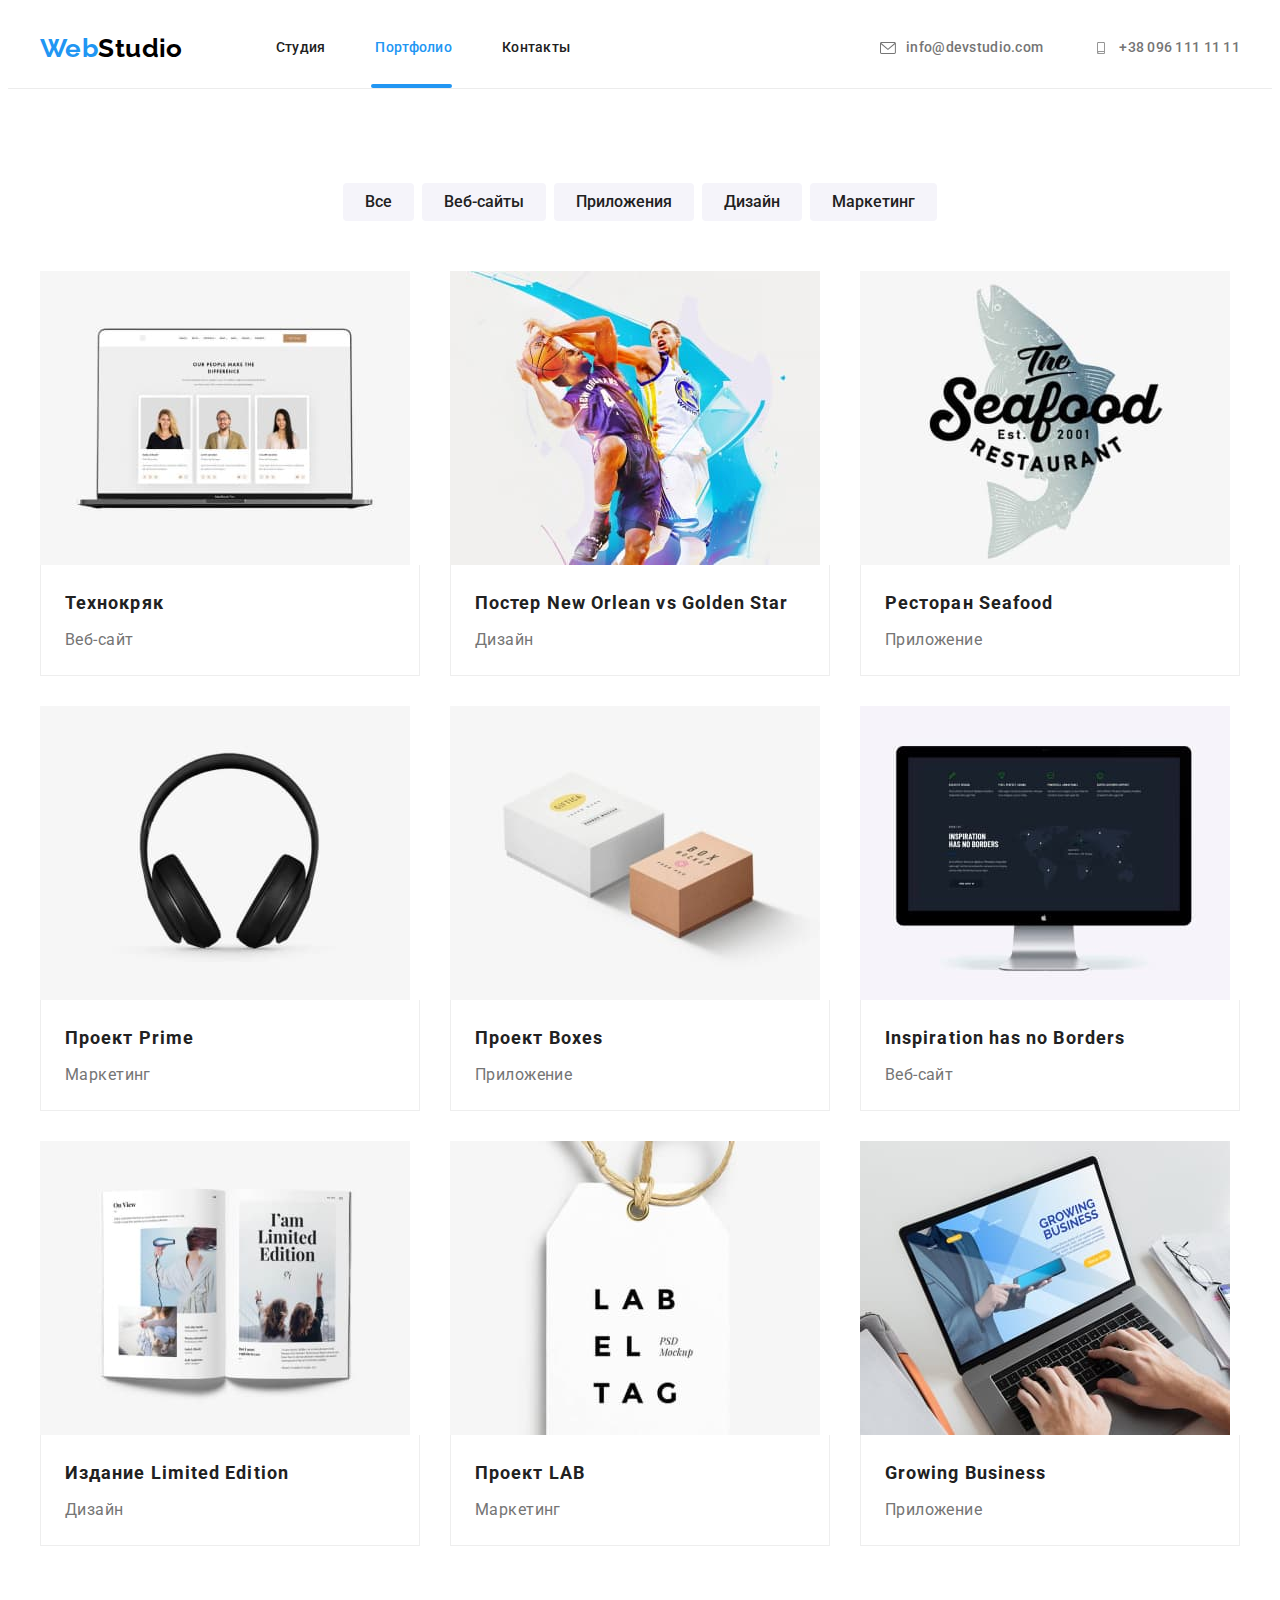
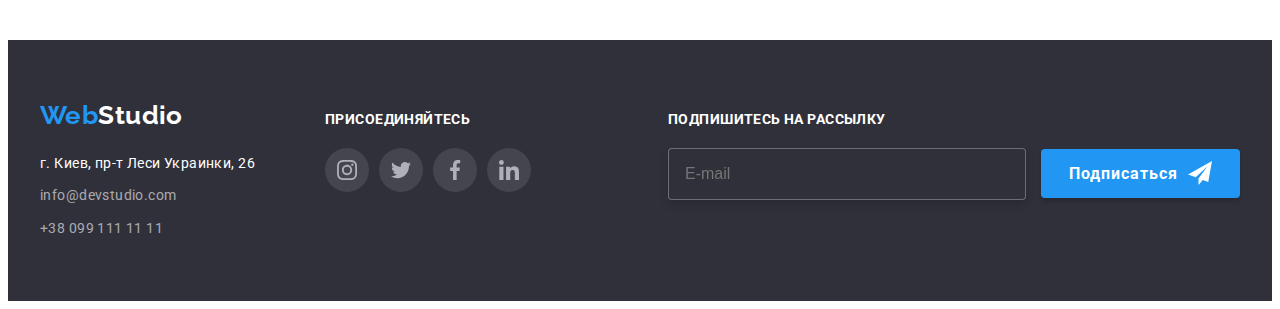
==== portfolio.html @ 49893182 "Добавляет файлы предыдущего репозитория" ====
<!DOCTYPE html>
<html lang="ru">
  <head>
    <meta charset="UTF-8" />
    <meta http-equiv="X-UA-Compatible" content="IE=edge" />
    <meta name="viewport" content="width=device-width, initial-scale=1.0" />
    <link rel="preconnect" href="https://fonts.gstatic.com" />
    <link
      href="https://fonts.googleapis.com/css2?family=Raleway:wght@700&family=Roboto:wght@400;500;700;900&display=swap"
      rel="stylesheet"
    />
    <link
      rel="stylesheet"
      href="https://cdnjs.cloudflare.com/ajax/libs/modern-normalize/0.2.0/modern-normalize.min.css"
      integrity="sha512-sqIVMkf5f8XGYI/UZYGs7wODxlUeoj9JknataPfUwtvrSKWMHrMXGZ7Evb6nabFYJQG15vFFyALe6r0nWCD1Ug=="
      crossorigin="anonymous"
    />
    <link rel="stylesheet" href="./css/main.min.css" />
    <title>Портфолио</title>
  </head>
  <body class="body">
    <!--Header-->
    <header class="header">
      <div class="body__container header__container">
        <nav class="navigation">
          <a href="./index.html" class="logo logo--color-black header__logo"
            ><span class="logo__web">Web</span>Studio</a
          >
          <ul class="list navigation__list">
            <li class="navigation__item">
              <a href="./index.html" class="navigation__link">Студия</a>
            </li>
            <li class="navigation__item">
              <a
                href="./portfolio.html"
                class="navigation__link navigation__current-page"
                >Портфолио</a
              >
            </li>
            <li class="navigation__item">
              <a href="#" class="navigation__link">Контакты</a>
            </li>
          </ul>
        </nav>
        <ul class="list header-contact-list">
          <li class="header-contact-list__item">
            <a
              href="mailto:info@devstudio.com"
              class="header-contact-list__link"
            >
              <svg
                class="header-contact-list__icon"
                aria-label="Электронный адрес"
                width="16px"
                height="12px"
              >
                <use href="./images/icons.svg#envelope"></use>
              </svg>
              info@devstudio.com</a
            >
          </li>
          <li class="header-contact-list__item">
            <a href="tel:+380961111111" class="header-contact-list__link">
              <svg
                class="header-contact-list__icon"
                aria-label="Номер телефона"
                width="16px"
                height="12px"
              >
                <use href="./images/icons.svg#smartphone"></use>
              </svg>
              +38 096 111 11 11</a
            >
          </li>
        </ul>
      </div>
    </header>
    <main>
      <!-- Our portfolio -->
      <section class="section">
        <div class="body__container">
          <h1 class="visually-hidden">Наше портфолио</h1>
          <h2 class="visually-hidden">Work filter</h2>
          <ul class="work-filter list">
            <li class="work-filter__item">
              <button type="button" class="work-filter__button">Все</button>
            </li>
            <li class="work-filter__item">
              <button type="button" class="work-filter__button">
                Веб-сайты
              </button>
            </li>
            <li class="work-filter__item">
              <button type="button" class="work-filter__button">
                Приложения
              </button>
            </li>
            <li class="work-filter__item">
              <button type="button" class="work-filter__button">Дизайн</button>
            </li>
            <li class="work-filter__item">
              <button type="button" class="work-filter__button">
                Маркетинг
              </button>
            </li>
          </ul>
          <h2 class="visually-hidden">Work list</h2>
          <ul class="work-list list">
            <li class="work-list__item">
              <div class="work-list__photo">
                <img
                  src="./images/portfolio/work1.jpg"
                  alt="Ноутбук с
                изображением лендинга"
                  width="370"
                />
                <div class="work-list__overlay">
                  <p class="work-list__text">
                    Технокряк это современная площадка распространения
                    коронавируса. Компании используют эту платформу для
                    цифрового шпионажа и атак на защищённые сервера конкурентов.
                  </p>
                </div>
              </div>
              <div class="work-list__content">
                <h3 class="work-list__name">Технокряк</h3>
                <p class="work-list__type">Веб-сайт</p>
              </div>
            </li>
            <li class="work-list__item">
              <div class="work-list__photo">
                <img
                  src="./images/portfolio/work2.jpg"
                  alt="Два баскетболиста"
                  width="370"
                />
                <div class="work-list__overlay">
                  <p class="work-list__text">
                    Технокряк это современная площадка распространения
                    коронавируса. Компании используют эту платформу для
                    цифрового шпионажа и атак на защищённые сервера конкурентов.
                  </p>
                </div>
              </div>
              <div class="work-list__content">
                <h3 class="work-list__name">
                  Постер New Orlean vs Golden Star
                </h3>
                <p class="work-list__type">Дизайн</p>
              </div>
            </li>
            <li class="work-list__item">
              <div class="work-list__photo">
                <img
                  src="./images/portfolio/work3.jpg"
                  alt="Логотип Seafood"
                  width="370"
                />
                <div class="work-list__overlay">
                  <p class="work-list__text">
                    Технокряк это современная площадка распространения
                    коронавируса. Компании используют эту платформу для
                    цифрового шпионажа и атак на защищённые сервера конкурентов.
                  </p>
                </div>
              </div>
              <div class="work-list__content">
                <h3 class="work-list__name">Ресторан Seafood</h3>
                <p class="work-list__type">Приложение</p>
              </div>
            </li>
            <li class="work-list__item">
              <div class="work-list__photo">
                <img
                  src="./images/portfolio/work4.jpg"
                  alt="Наушники"
                  width="370"
                />
                <div class="work-list__overlay">
                  <p class="work-list__text">
                    Технокряк это современная площадка распространения
                    коронавируса. Компании используют эту платформу для
                    цифрового шпионажа и атак на защищённые сервера конкурентов.
                  </p>
                </div>
              </div>
              <div class="work-list__content">
                <h3 class="work-list__name">Проект Prime</h3>
                <p class="work-list__type">Маркетинг</p>
              </div>
            </li>
            <li class="work-list__item">
              <div class="work-list__photo">
                <img
                  src="./images/portfolio/work5.jpg"
                  alt="Коробки"
                  width="370"
                />
                <div class="work-list__overlay">
                  <p class="work-list__text">
                    Технокряк это современная площадка распространения
                    коронавируса. Компании используют эту платформу для
                    цифрового шпионажа и атак на защищённые сервера конкурентов.
                  </p>
                </div>
              </div>
              <div class="work-list__content">
                <h3 class="work-list__name">Проект Boxes</h3>
                <p class="work-list__type">Приложение</p>
              </div>
            </li>
            <li class="work-list__item">
              <div class="work-list__photo">
                <img
                  src="./images/portfolio/work6.jpg"
                  alt="Монитор"
                  width="370"
                />
                <div class="work-list__overlay">
                  <p class="work-list__text">
                    Технокряк это современная площадка распространения
                    коронавируса. Компании используют эту платформу для
                    цифрового шпионажа и атак на защищённые сервера конкурентов.
                  </p>
                </div>
              </div>
              <div class="work-list__content">
                <h3 class="work-list__name">Inspiration has no Borders</h3>
                <p class="work-list__type">Веб-сайт</p>
              </div>
            </li>
            <li class="work-list__item">
              <div class="work-list__photo">
                <img src="./images/portfolio/work7.jpg" alt="Книга" />
                <div class="work-list__overlay">
                  <p class="work-list__text">
                    Технокряк это современная площадка распространения
                    коронавируса. Компании используют эту платформу для
                    цифрового шпионажа и атак на защищённые сервера конкурентов.
                  </p>
                </div>
              </div>
              <div class="work-list__content">
                <h3 class="work-list__name">Издание Limited Edition</h3>
                <p class="work-list__type">Дизайн</p>
              </div>
            </li>
            <li class="work-list__item">
              <div class="work-list__photo">
                <img
                  src="./images/portfolio/work8.jpg"
                  alt="Бирка LAB"
                  width="370"
                />
                <div class="work-list__overlay">
                  <p class="work-list__text">
                    Технокряк это современная площадка распространения
                    коронавируса. Компании используют эту платформу для
                    цифрового шпионажа и атак на защищённые сервера конкурентов.
                  </p>
                </div>
              </div>
              <div class="work-list__content">
                <h3 class="work-list__name">Проект LAB</h3>
                <p class="work-list__type">Маркетинг</p>
              </div>
            </li>
            <li class="work-list__item">
              <div class="work-list__photo">
                <img
                  src="./images/portfolio/work9.jpg"
                  alt="Работа за
                ноутбуком"
                  width="370"
                />
                <div class="work-list__overlay">
                  <p class="work-list__text">
                    Технокряк это современная площадка распространения
                    коронавируса. Компании используют эту платформу для
                    цифрового шпионажа и атак на защищённые сервера конкурентов.
                  </p>
                </div>
              </div>
              <div class="work-list__content">
                <h3 class="work-list__name">Growing Business</h3>
                <p class="work-list__type">Приложение</p>
              </div>
            </li>
          </ul>
        </div>
      </section>
    </main>
    <!--Footer-->
    <footer class="footer">
      <div class="body__container footer__container">
        <div class="address-thumb">
          <a href="./index.html" class="logo logo--color-white">
            <span class="logo__web">Web</span>Studio</a
          >
          <address class="address">
            г. Киев, пр-т Леси Украинки, 26
            <a href="mailto:info@devstudio.com" class="address__contacts"
              >info@devstudio.com</a
            >
            <a href="tel:+380991111111" class="address__contacts"
              >+38 099 111 11 11</a
            >
          </address>
        </div>
        <div class="footer-social-link__thumb">
          <p class="footer__title">присоединяйтесь</p>
          <ul class="footer-social-link__list">
            <li class="footer-social-link__item">
              <a
                href="#"
                class="social-link footer-social-link"
                aria-label="иконка instagram"
              >
                <svg class="social-link__icon" width="20px" height="20px">
                  <use href="./images/icons.svg#instagram"></use>
                </svg>
              </a>
            </li>
            <li class="footer-social-link__item">
              <a
                href="#"
                class="social-link footer-social-link"
                aria-label="иконка twitter"
              >
                <svg class="social-link__icon" width="20px" height="20px">
                  <use href="./images/icons.svg#twitter"></use>
                </svg>
              </a>
            </li>
            <li class="footer-social-link__item">
              <a
                href="#"
                class="social-link footer-social-link"
                aria-label="иконка facebook"
              >
                <svg class="social-link__icon" width="20px" height="20px">
                  <use href="./images/icons.svg#facebook"></use>
                </svg>
              </a>
            </li>
            <li class="footer-social-link__item">
              <a
                href="#"
                class="social-link footer-social-link"
                aria-label="иконка linkedin"
              >
                <svg class="social-link__icon" width="20px" height="20px">
                  <use href="./images/icons.svg#linkedin"></use>
                </svg>
              </a>
            </li>
          </ul>
        </div>
        <div class="footer__subscribe-thumb">
          <form class="subscribe-form">
            <p class="footer__title">Подпишитесь на рассылку</p>
            <label class="subscribe-form__field">
              <input
                type="email"
                class="subscribe-form__input"
                name="mail"
                placeholder="E-mail"
              />
            </label>
            <button type="submit" class="button subscribe__button">
              Подписаться
              <svg class="subscribe__icon" width="24px" height="24px">
                <use href="./images/icons.svg#icon-send"></use>
              </svg>
            </button>
          </form>
        </div>
      </div>
    </footer>
  </body>
</html>
---- css/main.min.css ----
.header__container,.header-contact-list,.header-contact-list__link,.navigation,.navigation__list,.navigation__link,.form__policy-agree,.checkbox,.checkbox__icon,.button,.modal__close,.feature__icon,.our-work__box,.regular-clients__link,.work-list__overlay{display:flex;align-items:center}.hero,.hero__title,.hero__button,.form__button{margin-left:auto;margin-right:auto}.body{font-family:"Roboto",sans-serif;font-style:normal;font-weight:normal;font-size:14px;line-height:1.71;letter-spacing:0.03em;color:#757575}.body__container{width:1200px;padding-left:15px;padding-right:15px;margin-left:auto;margin-right:auto}a{text-decoration:none}li{list-style:none}img{display:block;max-width:100%;height:auto}button{font-family:inherit;cursor:pointer;background-color:inherit;border:none}h1,h2,h3,h4,h5,h6,p{margin-top:0;margin-bottom:0}.list{list-style:none;padding-left:0;margin:0}.section{padding-top:94px;padding-bottom:94px}.section__title{margin-bottom:50px;font-size:36px;line-height:1.17;text-align:center;color:#212121}.visually-hidden{position:absolute;width:1px;height:1px;margin:-1px;border:0;padding:0;white-space:nowrap;clip-path:inset(100%);clip:rect(0 0 0 0);overflow:hidden}.logo{font-family:Raleway, sans-serif;font-style:normal;font-weight:bold;font-size:26px;line-height:1.19}.logo__web{color:#2196f3}.logo--color-black{color:#000}.logo--color-white{color:#fff}.footer .logo{color:#fff}.header{border-bottom:1px solid #ececec}.header__logo{margin-right:93px}.header-contact-list{margin-left:auto}.header-contact-list__item+.header-contact-list__item{margin-left:50px}.header-contact-list__link{padding-top:32px;padding-bottom:32px;font-weight:500;line-height:1.14;letter-spacing:0.02em;transition:color 250ms cubic-bezier(0.4, 0, 0.2, 1);color:#757575}.header-contact-list__link:hover,.header-contact-list__link:focus{color:#2196f3}.header-contact-list__icon{margin-right:10px;fill:currentColor;transition:fill 250ms cubic-bezier(0.4, 0, 0.2, 1)}.navigation__item:not(:last-child){margin-right:50px}.navigation__link{padding-top:32px;padding-bottom:32px;font-weight:500;line-height:1.14;letter-spacing:0.02em;color:#212121;transition:color 250ms cubic-bezier(0.4, 0, 0.2, 1)}.navigation__link:hover,.navigation__link:focus{color:#2196f3}.navigation__current-page{position:relative;color:#2196f3;font-weight:500;letter-spacing:0.02em}.navigation__current-page::after{content:"";position:absolute;right:0;bottom:0;width:100%;border:2px solid #2196f3;border-radius:2px}.hero{padding-top:200px;padding-bottom:200px;max-width:1600px;background-color:#c4c4c4;background-image:linear-gradient(to right, rgba(47,48,58,0.4), rgba(47,48,58,0.4)),url(../images/main-bg.jpg);background-size:cover}.hero__title{max-width:696px;margin-top:0;margin-bottom:30px;font-weight:900;font-size:44px;line-height:1.36;text-align:center;letter-spacing:0.06em;text-transform:uppercase;color:#fff}.backdrop{position:fixed;top:0;left:0;width:100%;height:100%;background-color:rgba(0,0,0,0.2);opacity:1;transition:opacity 250ms cubic-bezier(0.4, 0, 0.2, 1),visibility 250ms cubic-bezier(0.4, 0, 0.2, 1)}.backdrop.is-hidden{opacity:0;pointer-events:none;visibility:hidden}.backdrop.is-hidden .modal{transform:translate(-50%, -50%) scale(0.9);transition:transform 250ms cubic-bezier(0.4, 0, 0.2, 1)}.modal{position:absolute;top:50%;left:50%;width:528px;height:581px;padding:40px;border-radius:4px;background-color:#fff;box-shadow:0px 1px 3px rgba(0,0,0,0.12),0px 1px 1px rgba(0,0,0,0.14),0px 2px 1px rgba(0,0,0,0.2);transform:translate(-50%, -50%) scale(1);transition:transform 250ms cubic-bezier(0.4, 0, 0.2, 1)}.modal__title{font-weight:bold;font-size:20px;line-height:1.15;text-align:center;letter-spacing:0.03em;color:#212121}.form{margin-top:30px;margin-bottom:20px}.form__field{position:relative;display:block}.form__label{position:absolute;top:-18px;left:0;font-size:12px;line-height:1.17;letter-spacing:0.01em}.form__input{width:100%;margin:0 0 28px 0;padding:11px 12px 11px 42px;border:1px solid rgba(33,33,33,0.2);box-sizing:border-box;border-radius:4px;outline:0;transition:border-color 250ms cubic-bezier(0.4, 0, 0.2, 1)}.form__input:focus{border-color:#2196f3}.form__icon{position:absolute;top:11px;left:12px;transition:fill 250ms cubic-bezier(0.4, 0, 0.2, 1)}.form__input:focus+.form__icon{fill:#2196f3}.form__comment{padding:12px 16px;margin-bottom:20px;width:100%;height:120px;resize:none;border:1px solid rgba(33,33,33,0.2);box-sizing:border-box;border-radius:4px;outline:0;transition:border-color 250ms cubic-bezier(0.4, 0, 0.2, 1)}.form__comment:focus{border-color:#2196f3}.form__comment::placeholder{font-size:14px;line-height:1.14;letter-spacing:0.01em;color:rgba(117,117,117,0.5)}.checkbox{-webkit-appearance:none;-moz-appearance:none;appearance:none;position:absolute;justify-content:center}.checkbox__icon{position:absolute;margin-left:12px;width:16px;height:15px;border:2px solid #212121;border-radius:2px;box-sizing:border-box;box-shadow:0px 4px 4px rgba(0,0,0,0.25);transition:background-color 250ms cubic-bezier(0.4, 0, 0.2, 1);transition:border 250ms cubic-bezier(0.4, 0, 0.2, 1)}.checkbox:checked+.checkbox__icon{background-color:#2196f3;border:0}.checkbox__text{margin-left:35px}.checkbox__link{text-decoration-line:underline;color:#2196f3}.button{font-weight:bold;font-size:16px;line-height:1.87;text-align:center;letter-spacing:0.06em;border:0;color:#fff;background-color:#2196f3;box-shadow:0px 4px 4px rgba(0,0,0,0.15);border-radius:4px}.hero__button{padding:10px 32px}.form__button{margin-top:30px;padding:10px 55px}.modal__close{position:absolute;top:8px;right:8px;justify-content:center;width:30px;height:30px;border-radius:50%;border:1px solid rgba(0,0,0,0.1);transition:fill 250ms cubic-bezier(0.4, 0, 0.2, 1)}.modal__close:hover{fill:#2196f3}.feature__list{display:flex;margin:-15px}.feature__item{width:270px;margin:15px}.feature__title{margin-bottom:10px;font-size:14px;line-height:1.14;text-transform:uppercase;color:#212121}.feature__icon{height:120px;margin-bottom:30px;justify-content:center;background-color:#f5f4fa}.our-work{padding-top:0}.our-work__list{display:flex;margin:-15px}.our-work__item{position:relative;margin:15px}.our-work__box{position:absolute;bottom:0;justify-content:center;width:100%;height:70px;background:rgba(47,48,58,0.8)}.our-work__title{font-weight:bold;font-size:14px;line-height:1.14;text-transform:uppercase;color:#fff}.our-team{background-color:#f5f4fa}.our-team__member-description{padding:30px}.our-team__list{display:flex;margin:-15px}.our-team__item{max-width:270px;margin:15px;background-color:#fff;box-shadow:0px 1px 3px rgba(0,0,0,0.12),0px 1px 1px rgba(0,0,0,0.14),0px 2px 1px rgba(0,0,0,0.2);border-radius:0px 0px 4px 4px}.our-team__member-name{margin-bottom:10px;font-weight:500;font-size:16px;line-height:1.19;text-align:center;color:#212121}.our-team__member-position{margin-bottom:16px;font-size:16px;line-height:1.19;text-align:center}.social-link{display:flex;justify-content:center;align-items:center;width:44px;height:44px;border-radius:50%;transition:background-color 250ms cubic-bezier(0.4, 0, 0.2, 1)}.social-link:hover,.social-link:focus{background-color:#2196f3}.social-link__icon{fill:#afb1b8;transition:fill 250ms cubic-bezier(0.4, 0, 0.2, 1)}.social-link:hover .social-link__icon,.social-link:focus .social-link__icon{fill:#fff}.our-team__social-links{padding:0;display:flex;justify-content:space-between}.footer-social-link{background-color:rgba(255,255,255,0.1)}.regular-clients__list{display:flex;padding:0;margin:0}.regular-clients__item:not(:last-child){margin-right:30px}.regular-clients__link{justify-content:center;width:170px;height:90px;border:1px solid #afb1b8;border-radius:4px;transition:border-color 250ms cubic-bezier(0.4, 0, 0.2, 1)}.regular-clients__link:hover,.regular-clients__link:focus{border-color:#2196f3}.regular-clients__icon{fill:#afb1b8;transition:fill 250ms cubic-bezier(0.4, 0, 0.2, 1)}.regular-clients__link:hover .regular-clients__icon,.regular-clients__link:focus .regular-clients__icon{fill:#2196f3}.footer{padding-top:60px;padding-bottom:60px;background-color:#2f303a}.footer-contacts:hover,.footer-contacts:focus{color:#2196f3}.address{margin-top:20px;font-style:normal;color:#fff}.address__contacts{display:block;margin-top:9px;color:rgba(255,255,255,0.6);transition:color 250ms cubic-bezier(0.4, 0, 0.2, 1)}.footer__container{display:flex;align-items:baseline}.footer-social-link__thumb{margin-left:70px}.footer__title{margin-bottom:20px;font-weight:bold;font-size:14px;line-height:1.14;text-transform:uppercase;color:#fff}.footer-social-link__list{margin:0;padding:0;display:flex}.footer-social-link__item:not(:last-child){margin-right:10px}.footer__subscribe-thumb{margin-left:auto}.subscribe-form__input{width:358px;padding:15px 16px;font-size:16px;line-height:1.25;cursor:pointer;border:1px solid rgba(255,255,255,0.3);box-sizing:border-box;filter:drop-shadow(0px 4px 4px rgba(0,0,0,0.15));border-radius:4px;background-color:#2f303a;color:#fff}.subscribe__button{margin-left:12px;margin-right:auto;padding:10px 28px;display:inline-flex}.subscribe__icon{margin-left:10px}.work-filter{display:flex;justify-content:center;margin-bottom:50px}.work-filter__item+.work-filter__item{margin-left:8px}.work-filter__button{padding:6px 22px;font-weight:500;font-size:16px;line-height:1.62;text-align:center;border:0;border-radius:4px;color:#212121;background-color:#f5f4fa;transition-property:color, background-color, box-shadow;transition-duration:250ms;transition-timing-function:cubic-bezier(0.4, 0, 0.2, 1)}.work-filter__button:hover,.work-filter__button:focus{color:#fff;background-color:#2196f3;box-shadow:0px 3px 1px rgba(0,0,0,0.1),0px 1px 2px rgba(0,0,0,0.08),0px 2px 2px rgba(0,0,0,0.12)}.work-list{display:flex;flex-wrap:wrap;margin:-15px}.work-list__item{margin:15px;flex-basis:calc(100% / 3 - 30px);box-sizing:border-box;transition:box-shadow 250ms cubic-bezier(0.4, 0, 0.2, 1)}.work-list__item:hover,.work-list__item:focus{box-shadow:0px 1px 1px rgba(0,0,0,0.12),0px 4px 4px rgba(0,0,0,0.06),1px 4px 6px rgba(0,0,0,0.16)}.work-list__content{padding:20px 24px;border:1px solid #eeeeee;border-top:none}.work-list__name{margin-bottom:4px;font-size:18px;line-height:2;letter-spacing:0.06em;color:#212121}.work-list__type{margin-bottom:0;font-size:16px;line-height:1.87}.work-list__photo{position:relative;overflow:hidden}.work-list__overlay{position:absolute;top:0;right:0;justify-content:center;width:100%;height:100%;background:rgba(33,150,243,0.9);transform:translateY(100%);transition:transform 250ms cubic-bezier(0.4, 0, 0.2, 1)}.work-list__item:hover .work-list__overlay,.work-list__item:focus .work-list__overlay{transform:translateY(0);transition:transform 250ms cubic-bezier(0.4, 0, 0.2, 1)}.work-list__text{padding:0 24px;font-size:18px;line-height:1.56;color:#fff}
/*# sourceMappingURL=main.min.css.map */
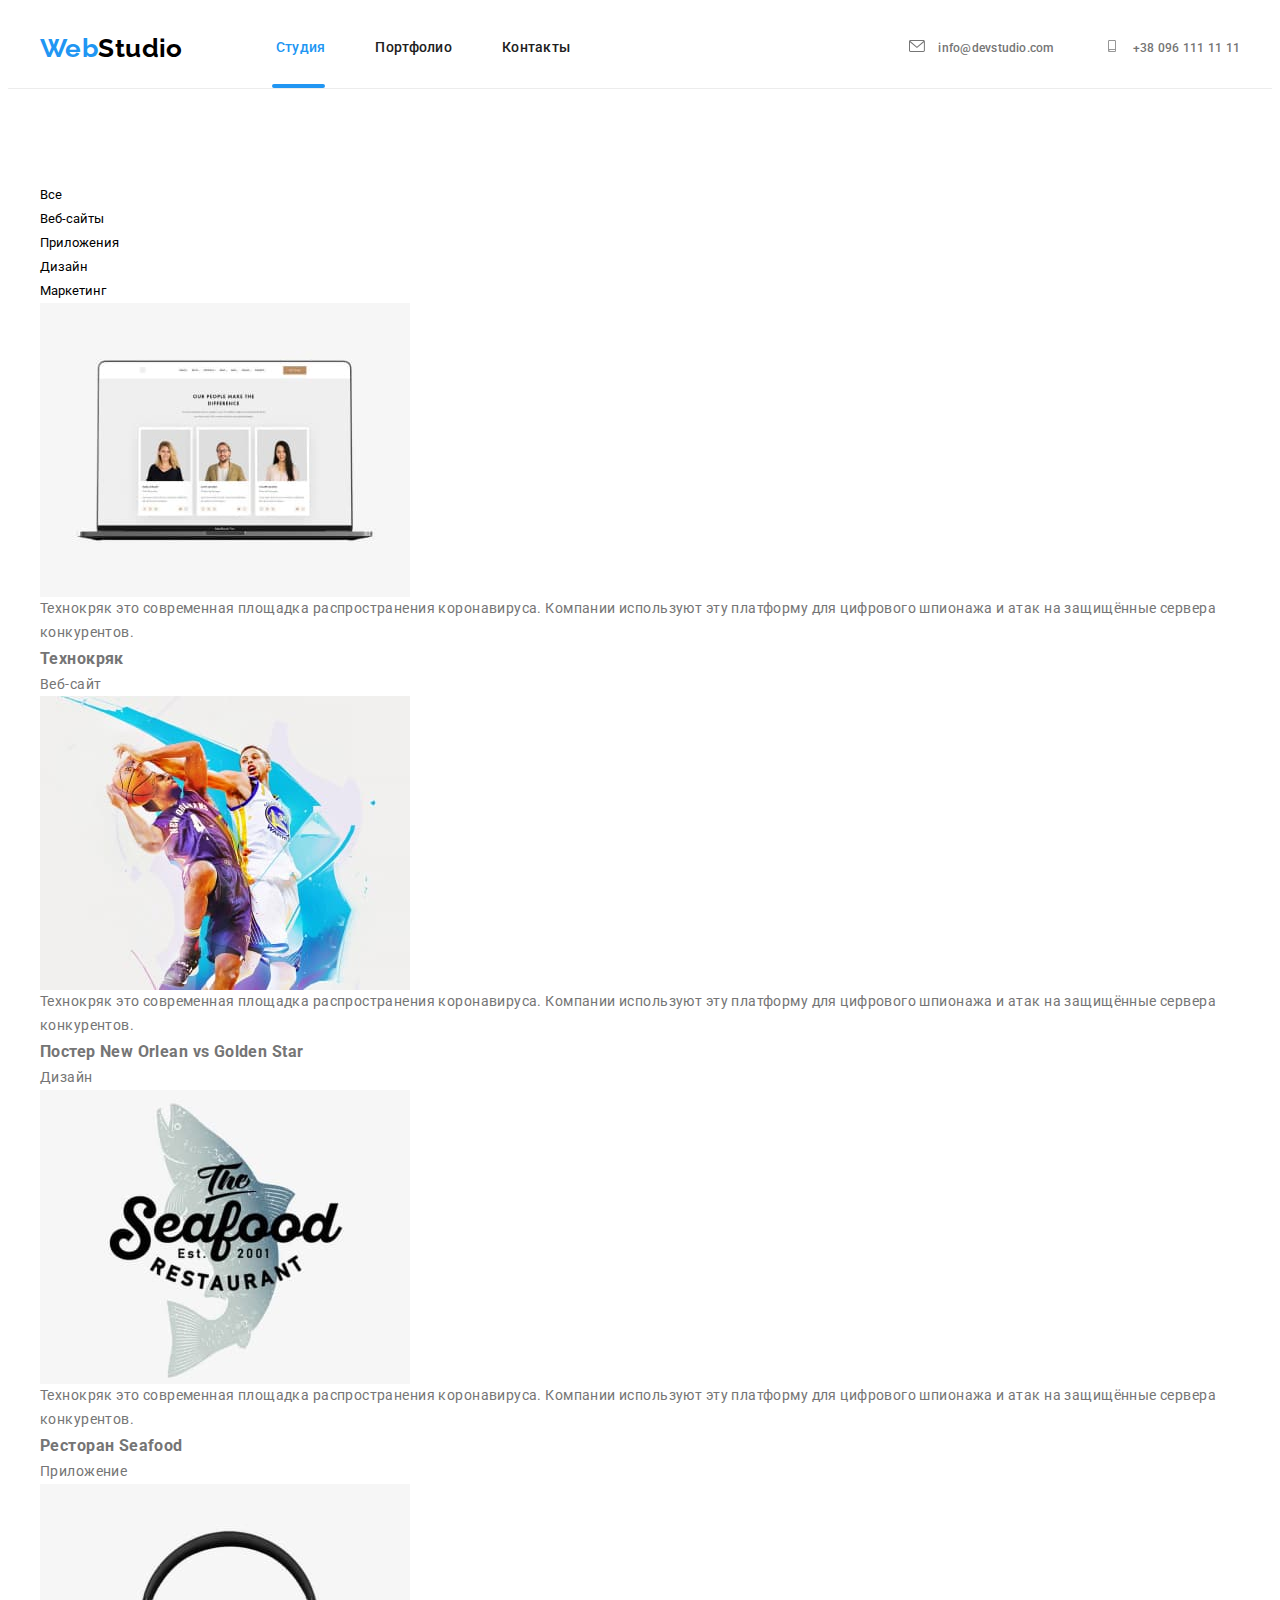
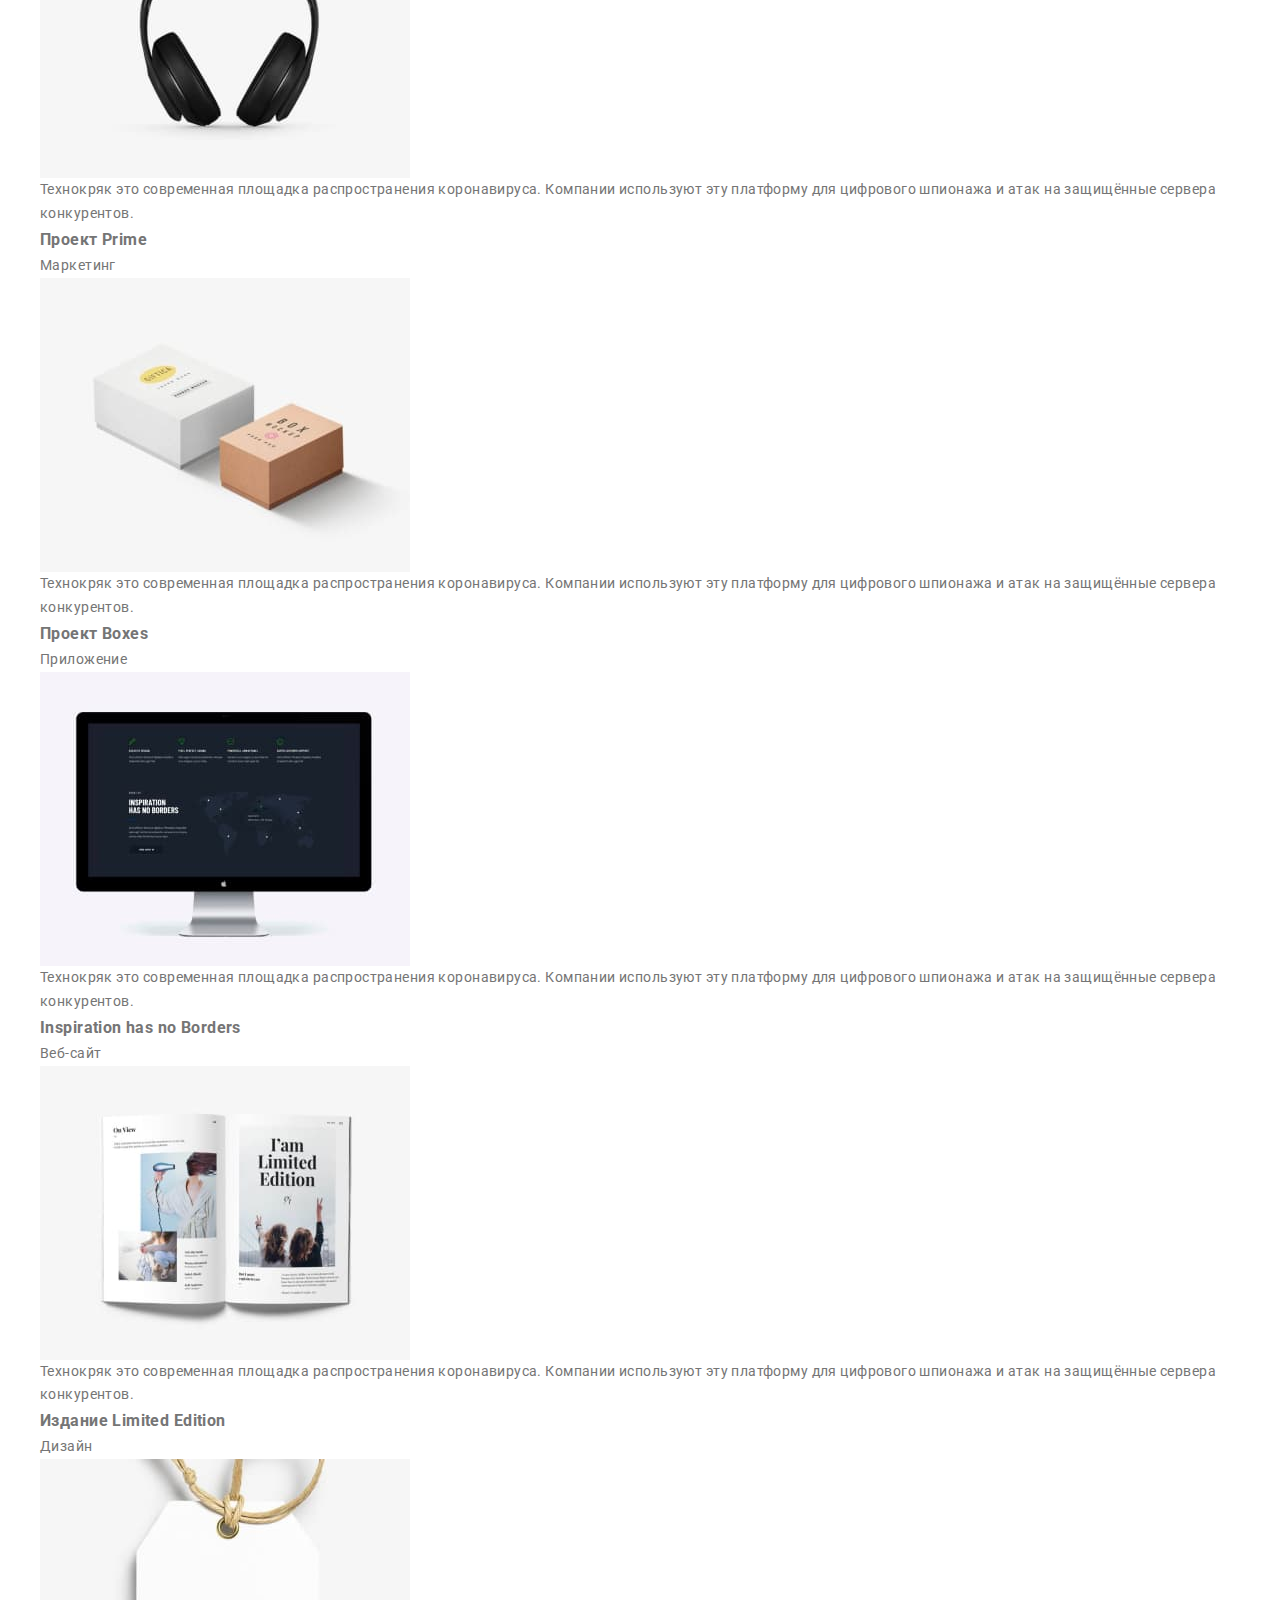
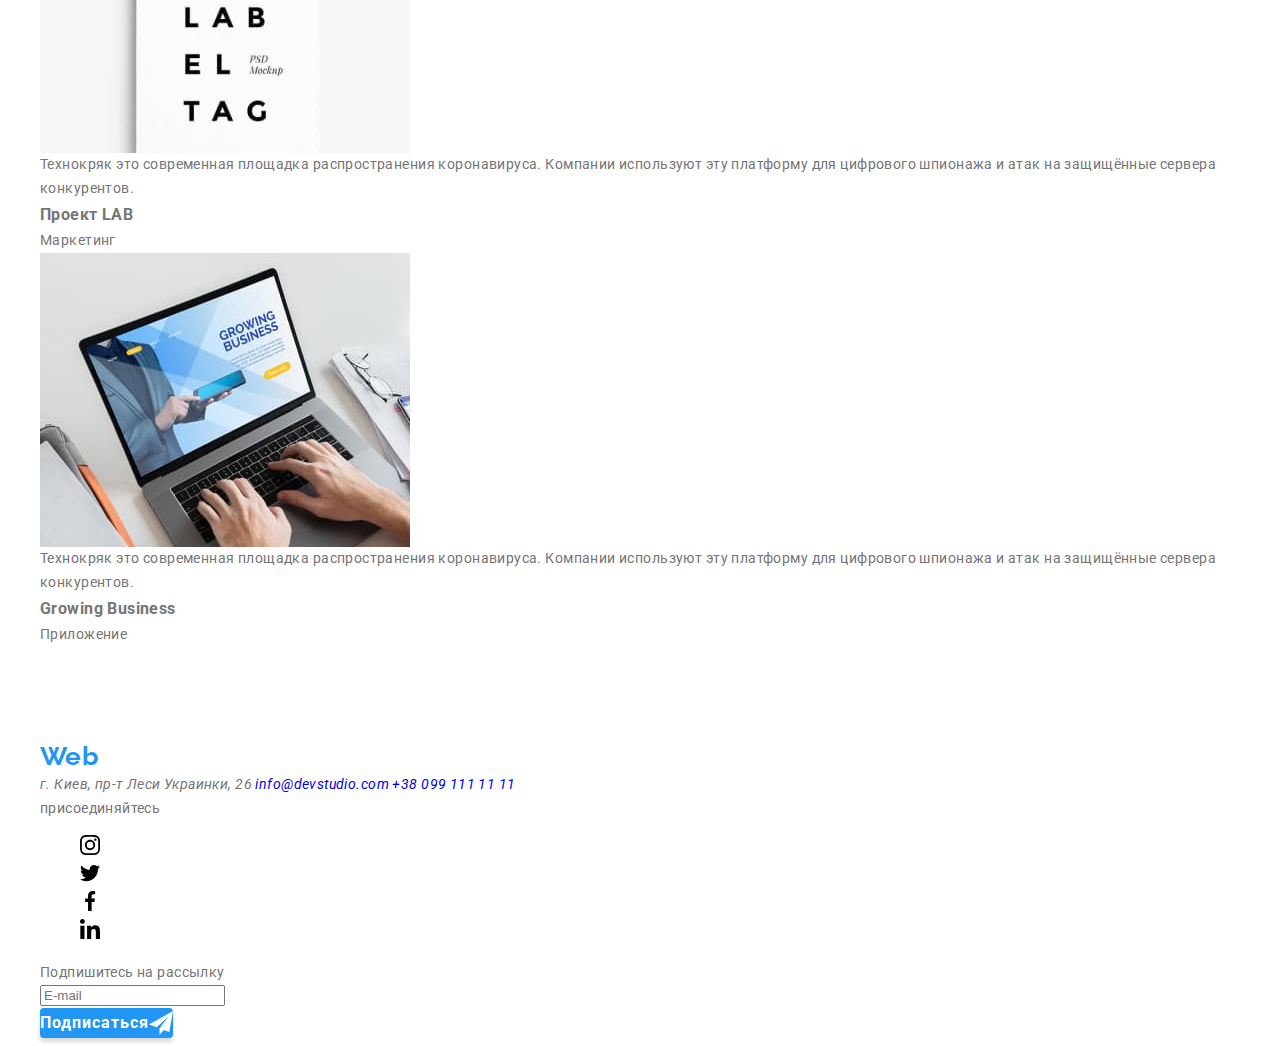
==== commit b02ea5c2: "Закончил оформление хэдера" ====
--- a/portfolio.html
+++ b/portfolio.html
@@ -28,14 +28,14 @@
           >
           <ul class="list navigation__list">
             <li class="navigation__item">
-              <a href="./index.html" class="navigation__link">Студия</a>
+              <a
+                href="./index.html"
+                class="navigation__link navigation__current-page"
+                >Студия</a
+              >
             </li>
             <li class="navigation__item">
-              <a
-                href="./portfolio.html"
-                class="navigation__link navigation__current-page"
-                >Портфолио</a
-              >
+              <a href="./portfolio.html" class="navigation__link">Портфолио</a>
             </li>
             <li class="navigation__item">
               <a href="#" class="navigation__link">Контакты</a>
@@ -46,7 +46,7 @@
           <li class="header-contact-list__item">
             <a
               href="mailto:info@devstudio.com"
-              class="header-contact-list__link"
+              class="header-contact-list__link header-contact-list__tel"
             >
               <svg
                 class="header-contact-list__icon"
@@ -60,7 +60,10 @@
             >
           </li>
           <li class="header-contact-list__item">
-            <a href="tel:+380961111111" class="header-contact-list__link">
+            <a
+              href="tel:+380961111111"
+              class="header-contact-list__link header-contact-list__mail"
+            >
               <svg
                 class="header-contact-list__icon"
                 aria-label="Номер телефона"
@@ -73,7 +76,86 @@
             >
           </li>
         </ul>
+        <div
+          class="mobile-menu__container"
+          id="mobile-menu-container"
+          data-menu
+        >
+          <nav class="mobile-menu__navigation">
+            <ul class="list mobile-menu__navigation-list">
+              <li class="mobile-menu__navigation-item">
+                <a href="./index.html" class="mobile-menu__navigation-link"
+                  >Студия</a
+                >
+              </li>
+              <li class="mobile-menu__navigation-item">
+                <a
+                  href="./portfolio.html"
+                  class="mobile-menu__navigation-link mobile-menu__current-page"
+                  >Портфолио</a
+                >
+              </li>
+              <li class="mobile-menu__navigation-item">
+                <a href="#" class="mobile-menu__navigation-link">Контакты</a>
+              </li>
+            </ul>
+          </nav>
+          <ul class="list mobile-menu__contact-list">
+            <li class="mobile-menu__contact-item-tel">
+              <a href="tel:+380961111111" class="mobile-menu__contact-tel"
+                >+38 096 111 11 11</a
+              >
+            </li>
+            <li class="mobile-menu__contact-item-mail">
+              <a
+                href="mailto:info@devstudio.com"
+                class="mobile-menu__contact-mail"
+                >info@devstudio.com</a
+              >
+            </li>
+          </ul>
+          <ul class="mobile-menu__social-link-list">
+            <li class="mobile-menu__social-link-list-item">
+              <a href="#" class="mobile-menu__social-link"> Instagram </a>
+              <span class="mobile-menu__social-link-separator">|</span>
+            </li>
+            <li class="mobile-menu__social-link-list-item">
+              <a href="#" class="mobile-menu__social-link"> Twitter </a>
+              <span class="mobile-menu__social-link-separator">|</span>
+            </li>
+            <li class="mobile-menu__social-link-list-item">
+              <a href="#" class="mobile-menu__social-link"> Facebook </a>
+              <span class="mobile-menu__social-link-separator">|</span>
+            </li>
+            <li class="mobile-menu__social-link-list-item">
+              <a href="#" class="mobile-menu__social-link"> LinkedIn </a>
+            </li>
+          </ul>
+        </div>
       </div>
+      <button
+        type="button"
+        class="mobile-menu__button"
+        aria-expanded="false"
+        aria-controls="mobile-menu-container"
+        data-menu-button
+      >
+        <svg
+          class="mobile-menu__icon"
+          aria-label="мобильное меню"
+          width="40px"
+          height="40px"
+        >
+          <use
+            class="mobile-menu__icon-open"
+            href="./images/icons.svg#mobile-menu"
+          ></use>
+          <use
+            class="mobile-menu__icon-close"
+            href="./images/icons.svg#icon-x"
+          ></use>
+        </svg>
+      </button>
     </header>
     <main>
       <!-- Our portfolio -->
@@ -377,5 +459,6 @@
         </div>
       </div>
     </footer>
+    <script src="./js/mobile-menu.js"></script>
   </body>
 </html>
--- a/css/main.min.css
+++ b/css/main.min.css
@@ -1,2 +1,2 @@
-.header__container,.header-contact-list,.header-contact-list__link,.navigation,.navigation__list,.navigation__link,.form__policy-agree,.checkbox,.checkbox__icon,.button,.modal__close,.feature__icon,.our-work__box,.regular-clients__link,.work-list__overlay{display:flex;align-items:center}.hero,.hero__title,.hero__button,.form__button{margin-left:auto;margin-right:auto}.body{font-family:"Roboto",sans-serif;font-style:normal;font-weight:normal;font-size:14px;line-height:1.71;letter-spacing:0.03em;color:#757575}.body__container{width:1200px;padding-left:15px;padding-right:15px;margin-left:auto;margin-right:auto}a{text-decoration:none}li{list-style:none}img{display:block;max-width:100%;height:auto}button{font-family:inherit;cursor:pointer;background-color:inherit;border:none}h1,h2,h3,h4,h5,h6,p{margin-top:0;margin-bottom:0}.list{list-style:none;padding-left:0;margin:0}.section{padding-top:94px;padding-bottom:94px}.section__title{margin-bottom:50px;font-size:36px;line-height:1.17;text-align:center;color:#212121}.visually-hidden{position:absolute;width:1px;height:1px;margin:-1px;border:0;padding:0;white-space:nowrap;clip-path:inset(100%);clip:rect(0 0 0 0);overflow:hidden}.logo{font-family:Raleway, sans-serif;font-style:normal;font-weight:bold;font-size:26px;line-height:1.19}.logo__web{color:#2196f3}.logo--color-black{color:#000}.logo--color-white{color:#fff}.footer .logo{color:#fff}.header{border-bottom:1px solid #ececec}.header__logo{margin-right:93px}.header-contact-list{margin-left:auto}.header-contact-list__item+.header-contact-list__item{margin-left:50px}.header-contact-list__link{padding-top:32px;padding-bottom:32px;font-weight:500;line-height:1.14;letter-spacing:0.02em;transition:color 250ms cubic-bezier(0.4, 0, 0.2, 1);color:#757575}.header-contact-list__link:hover,.header-contact-list__link:focus{color:#2196f3}.header-contact-list__icon{margin-right:10px;fill:currentColor;transition:fill 250ms cubic-bezier(0.4, 0, 0.2, 1)}.navigation__item:not(:last-child){margin-right:50px}.navigation__link{padding-top:32px;padding-bottom:32px;font-weight:500;line-height:1.14;letter-spacing:0.02em;color:#212121;transition:color 250ms cubic-bezier(0.4, 0, 0.2, 1)}.navigation__link:hover,.navigation__link:focus{color:#2196f3}.navigation__current-page{position:relative;color:#2196f3;font-weight:500;letter-spacing:0.02em}.navigation__current-page::after{content:"";position:absolute;right:0;bottom:0;width:100%;border:2px solid #2196f3;border-radius:2px}.hero{padding-top:200px;padding-bottom:200px;max-width:1600px;background-color:#c4c4c4;background-image:linear-gradient(to right, rgba(47,48,58,0.4), rgba(47,48,58,0.4)),url(../images/main-bg.jpg);background-size:cover}.hero__title{max-width:696px;margin-top:0;margin-bottom:30px;font-weight:900;font-size:44px;line-height:1.36;text-align:center;letter-spacing:0.06em;text-transform:uppercase;color:#fff}.backdrop{position:fixed;top:0;left:0;width:100%;height:100%;background-color:rgba(0,0,0,0.2);opacity:1;transition:opacity 250ms cubic-bezier(0.4, 0, 0.2, 1),visibility 250ms cubic-bezier(0.4, 0, 0.2, 1)}.backdrop.is-hidden{opacity:0;pointer-events:none;visibility:hidden}.backdrop.is-hidden .modal{transform:translate(-50%, -50%) scale(0.9);transition:transform 250ms cubic-bezier(0.4, 0, 0.2, 1)}.modal{position:absolute;top:50%;left:50%;width:528px;height:581px;padding:40px;border-radius:4px;background-color:#fff;box-shadow:0px 1px 3px rgba(0,0,0,0.12),0px 1px 1px rgba(0,0,0,0.14),0px 2px 1px rgba(0,0,0,0.2);transform:translate(-50%, -50%) scale(1);transition:transform 250ms cubic-bezier(0.4, 0, 0.2, 1)}.modal__title{font-weight:bold;font-size:20px;line-height:1.15;text-align:center;letter-spacing:0.03em;color:#212121}.form{margin-top:30px;margin-bottom:20px}.form__field{position:relative;display:block}.form__label{position:absolute;top:-18px;left:0;font-size:12px;line-height:1.17;letter-spacing:0.01em}.form__input{width:100%;margin:0 0 28px 0;padding:11px 12px 11px 42px;border:1px solid rgba(33,33,33,0.2);box-sizing:border-box;border-radius:4px;outline:0;transition:border-color 250ms cubic-bezier(0.4, 0, 0.2, 1)}.form__input:focus{border-color:#2196f3}.form__icon{position:absolute;top:11px;left:12px;transition:fill 250ms cubic-bezier(0.4, 0, 0.2, 1)}.form__input:focus+.form__icon{fill:#2196f3}.form__comment{padding:12px 16px;margin-bottom:20px;width:100%;height:120px;resize:none;border:1px solid rgba(33,33,33,0.2);box-sizing:border-box;border-radius:4px;outline:0;transition:border-color 250ms cubic-bezier(0.4, 0, 0.2, 1)}.form__comment:focus{border-color:#2196f3}.form__comment::placeholder{font-size:14px;line-height:1.14;letter-spacing:0.01em;color:rgba(117,117,117,0.5)}.checkbox{-webkit-appearance:none;-moz-appearance:none;appearance:none;position:absolute;justify-content:center}.checkbox__icon{position:absolute;margin-left:12px;width:16px;height:15px;border:2px solid #212121;border-radius:2px;box-sizing:border-box;box-shadow:0px 4px 4px rgba(0,0,0,0.25);transition:background-color 250ms cubic-bezier(0.4, 0, 0.2, 1);transition:border 250ms cubic-bezier(0.4, 0, 0.2, 1)}.checkbox:checked+.checkbox__icon{background-color:#2196f3;border:0}.checkbox__text{margin-left:35px}.checkbox__link{text-decoration-line:underline;color:#2196f3}.button{font-weight:bold;font-size:16px;line-height:1.87;text-align:center;letter-spacing:0.06em;border:0;color:#fff;background-color:#2196f3;box-shadow:0px 4px 4px rgba(0,0,0,0.15);border-radius:4px}.hero__button{padding:10px 32px}.form__button{margin-top:30px;padding:10px 55px}.modal__close{position:absolute;top:8px;right:8px;justify-content:center;width:30px;height:30px;border-radius:50%;border:1px solid rgba(0,0,0,0.1);transition:fill 250ms cubic-bezier(0.4, 0, 0.2, 1)}.modal__close:hover{fill:#2196f3}.feature__list{display:flex;margin:-15px}.feature__item{width:270px;margin:15px}.feature__title{margin-bottom:10px;font-size:14px;line-height:1.14;text-transform:uppercase;color:#212121}.feature__icon{height:120px;margin-bottom:30px;justify-content:center;background-color:#f5f4fa}.our-work{padding-top:0}.our-work__list{display:flex;margin:-15px}.our-work__item{position:relative;margin:15px}.our-work__box{position:absolute;bottom:0;justify-content:center;width:100%;height:70px;background:rgba(47,48,58,0.8)}.our-work__title{font-weight:bold;font-size:14px;line-height:1.14;text-transform:uppercase;color:#fff}.our-team{background-color:#f5f4fa}.our-team__member-description{padding:30px}.our-team__list{display:flex;margin:-15px}.our-team__item{max-width:270px;margin:15px;background-color:#fff;box-shadow:0px 1px 3px rgba(0,0,0,0.12),0px 1px 1px rgba(0,0,0,0.14),0px 2px 1px rgba(0,0,0,0.2);border-radius:0px 0px 4px 4px}.our-team__member-name{margin-bottom:10px;font-weight:500;font-size:16px;line-height:1.19;text-align:center;color:#212121}.our-team__member-position{margin-bottom:16px;font-size:16px;line-height:1.19;text-align:center}.social-link{display:flex;justify-content:center;align-items:center;width:44px;height:44px;border-radius:50%;transition:background-color 250ms cubic-bezier(0.4, 0, 0.2, 1)}.social-link:hover,.social-link:focus{background-color:#2196f3}.social-link__icon{fill:#afb1b8;transition:fill 250ms cubic-bezier(0.4, 0, 0.2, 1)}.social-link:hover .social-link__icon,.social-link:focus .social-link__icon{fill:#fff}.our-team__social-links{padding:0;display:flex;justify-content:space-between}.footer-social-link{background-color:rgba(255,255,255,0.1)}.regular-clients__list{display:flex;padding:0;margin:0}.regular-clients__item:not(:last-child){margin-right:30px}.regular-clients__link{justify-content:center;width:170px;height:90px;border:1px solid #afb1b8;border-radius:4px;transition:border-color 250ms cubic-bezier(0.4, 0, 0.2, 1)}.regular-clients__link:hover,.regular-clients__link:focus{border-color:#2196f3}.regular-clients__icon{fill:#afb1b8;transition:fill 250ms cubic-bezier(0.4, 0, 0.2, 1)}.regular-clients__link:hover .regular-clients__icon,.regular-clients__link:focus .regular-clients__icon{fill:#2196f3}.footer{padding-top:60px;padding-bottom:60px;background-color:#2f303a}.footer-contacts:hover,.footer-contacts:focus{color:#2196f3}.address{margin-top:20px;font-style:normal;color:#fff}.address__contacts{display:block;margin-top:9px;color:rgba(255,255,255,0.6);transition:color 250ms cubic-bezier(0.4, 0, 0.2, 1)}.footer__container{display:flex;align-items:baseline}.footer-social-link__thumb{margin-left:70px}.footer__title{margin-bottom:20px;font-weight:bold;font-size:14px;line-height:1.14;text-transform:uppercase;color:#fff}.footer-social-link__list{margin:0;padding:0;display:flex}.footer-social-link__item:not(:last-child){margin-right:10px}.footer__subscribe-thumb{margin-left:auto}.subscribe-form__input{width:358px;padding:15px 16px;font-size:16px;line-height:1.25;cursor:pointer;border:1px solid rgba(255,255,255,0.3);box-sizing:border-box;filter:drop-shadow(0px 4px 4px rgba(0,0,0,0.15));border-radius:4px;background-color:#2f303a;color:#fff}.subscribe__button{margin-left:12px;margin-right:auto;padding:10px 28px;display:inline-flex}.subscribe__icon{margin-left:10px}.work-filter{display:flex;justify-content:center;margin-bottom:50px}.work-filter__item+.work-filter__item{margin-left:8px}.work-filter__button{padding:6px 22px;font-weight:500;font-size:16px;line-height:1.62;text-align:center;border:0;border-radius:4px;color:#212121;background-color:#f5f4fa;transition-property:color, background-color, box-shadow;transition-duration:250ms;transition-timing-function:cubic-bezier(0.4, 0, 0.2, 1)}.work-filter__button:hover,.work-filter__button:focus{color:#fff;background-color:#2196f3;box-shadow:0px 3px 1px rgba(0,0,0,0.1),0px 1px 2px rgba(0,0,0,0.08),0px 2px 2px rgba(0,0,0,0.12)}.work-list{display:flex;flex-wrap:wrap;margin:-15px}.work-list__item{margin:15px;flex-basis:calc(100% / 3 - 30px);box-sizing:border-box;transition:box-shadow 250ms cubic-bezier(0.4, 0, 0.2, 1)}.work-list__item:hover,.work-list__item:focus{box-shadow:0px 1px 1px rgba(0,0,0,0.12),0px 4px 4px rgba(0,0,0,0.06),1px 4px 6px rgba(0,0,0,0.16)}.work-list__content{padding:20px 24px;border:1px solid #eeeeee;border-top:none}.work-list__name{margin-bottom:4px;font-size:18px;line-height:2;letter-spacing:0.06em;color:#212121}.work-list__type{margin-bottom:0;font-size:16px;line-height:1.87}.work-list__photo{position:relative;overflow:hidden}.work-list__overlay{position:absolute;top:0;right:0;justify-content:center;width:100%;height:100%;background:rgba(33,150,243,0.9);transform:translateY(100%);transition:transform 250ms cubic-bezier(0.4, 0, 0.2, 1)}.work-list__item:hover .work-list__overlay,.work-list__item:focus .work-list__overlay{transform:translateY(0);transition:transform 250ms cubic-bezier(0.4, 0, 0.2, 1)}.work-list__text{padding:0 24px;font-size:18px;line-height:1.56;color:#fff}
+.navigation,.navigation__list,.navigation__link,.button,.modal__close,.form__policy-agree,.checkbox,.checkbox__icon{display:flex;align-items:center}.hero__button,.form__button,.hero,.hero__title{margin-left:auto;margin-right:auto}.body{font-family:"Roboto",sans-serif;font-style:normal;font-weight:normal;font-size:14px;line-height:1.71;letter-spacing:0.03em;color:#757575}.body__container{padding-left:15px;padding-right:15px;margin-left:auto;margin-right:auto}@media screen and (min-width: 480px){.body__container{width:480px}}@media screen and (min-width: 768px){.body__container{width:768px}}@media screen and (min-width: 1200px){.body__container{width:1200px}}a{text-decoration:none}li{list-style:none}img{display:block;max-width:100%;height:auto}button{margin:0;padding:0;font-family:inherit;cursor:pointer;background-color:inherit;border:none}h1,h2,h3,h4,h5,h6,p{margin-top:0;margin-bottom:0}.list{list-style:none;padding-left:0;margin:0}.section{padding-top:94px;padding-bottom:94px}.section__title{margin-bottom:50px;font-size:36px;line-height:1.17;text-align:center;color:#212121}.visually-hidden{position:absolute;width:1px;height:1px;margin:-1px;border:0;padding:0;white-space:nowrap;clip-path:inset(100%);clip:rect(0 0 0 0);overflow:hidden}.logo{font-family:Raleway, sans-serif;font-style:normal;font-weight:bold;font-size:26px;line-height:1.19}.logo__web{color:#2196f3}.logo--color-black{color:#000}.logo--color-white{color:#fff}.footer .logo{color:#fff}.header{border-bottom:1px solid #ececec}.header__container{display:flex;align-items:center}@media screen and (max-width: 767px){.header__container{padding-top:16px;padding-bottom:16px}}.header-contact-list{margin-left:auto}@media screen and (max-width: 767px){.header-contact-list{display:none}}@media screen and (min-width: 768px){.header-contact-list{display:block}}@media screen and (min-width: 1200px){.header-contact-list{display:flex;text-align:center}}@media screen and (min-width: 768px){.header__logo{margin-right:88px}}@media screen and (min-width: 1200px){.header__logo{margin-right:93px}}@media screen and (min-width: 1200px){.header-contact-list__item+.header-contact-list__item{margin-left:50px}}.header-contact-list__link{padding-top:32px;padding-bottom:32px;font-weight:500;line-height:1.14;letter-spacing:0.02em;transition:color 250ms cubic-bezier(0.4, 0, 0.2, 1);color:#757575}.header-contact-list__link:hover,.header-contact-list__link:focus{color:#2196f3}@media screen and (min-width: 768px){.header-contact-list__link{font-size:12px;line-height:1.17}}.header-contact-list__icon{fill:currentColor;transition:fill 250ms cubic-bezier(0.4, 0, 0.2, 1)}@media screen and (min-width: 768px){.header-contact-list__icon{margin-right:8px}}@media screen and (min-width: 768px){.header-contact-list__icon{margin-right:10px}}.navigation__list{margin-left:auto}@media screen and (max-width: 767px){.navigation__list{display:none}}.navigation__item:not(:last-child){margin-right:50px}.navigation__link{padding-top:32px;padding-bottom:32px;font-weight:500;line-height:1.14;letter-spacing:0.02em;color:#212121;transition:color 250ms cubic-bezier(0.4, 0, 0.2, 1)}.navigation__link:hover,.navigation__link:focus{color:#2196f3}.navigation__current-page{position:relative;color:#2196f3;font-weight:500;letter-spacing:0.02em}.navigation__current-page::after{content:"";position:absolute;right:0;bottom:0;width:100%;border:2px solid #2196f3;border-radius:2px}.mobile-menu__container{background-color:#fff}@media screen and (max-width: 767px){.mobile-menu__container{display:none;position:absolute;top:0;left:0;width:100%;height:100%;padding:48px 40px}.mobile-menu__container.is-open{display:block}}@media screen and (min-width: 768px){.mobile-menu__container{display:none}}.mobile-menu__button{position:absolute;top:10px;right:15px;display:inline-flex}@media screen and (min-width: 768px){.mobile-menu__button{display:none}}.mobile-menu__icon:hover,.mobile-menu__icon:focus{fill:#2196f3}.mobile-menu__icon-close{display:none}.mobile-menu__button.is-open .mobile-menu__icon-close{display:block}.mobile-menu__button.is-open .mobile-menu__icon-open{display:none}.mobile-menu__contact-list{margin-top:302px}.mobile-menu__navigation-item:not(:last-child){margin-bottom:32px}.mobile-menu__navigation-link{font-weight:500;font-size:40px;line-height:1.18;letter-spacing:0.02em;color:#212121}.mobile-menu__navigation-link:hover,.mobile-menu__navigation-link:focus{color:#2196f3}.mobile-menu__current-page{color:#2196f3}.mobile-menu__contact-item-tel{margin-bottom:32px}.mobile-menu__contact-tel{font-weight:500;font-size:34px;line-height:1.18;letter-spacing:0.02em;color:#2196f3}.mobile-menu__contact-item-mail{margin-bottom:64px}.mobile-menu__contact-mail{font-weight:500;font-size:24px;line-height:1.17;letter-spacing:0.02em;color:#757575}.mobile-menu__social-link-list{display:flex;padding:0}.mobile-menu__social-link{font-weight:500;font-size:18px;line-height:1.22;letter-spacing:0.02em;color:#2196f3}.mobile-menu__social-link-separator{margin:0 10px}.button{font-weight:bold;font-size:16px;line-height:1.87;text-align:center;letter-spacing:0.06em;border:0;color:#fff;background-color:#2196f3;box-shadow:0px 4px 4px rgba(0,0,0,0.15);border-radius:4px}.hero__button{padding:10px 32px}.form__button{margin-top:30px;padding:10px 55px}.modal__close{position:absolute;top:8px;right:8px;justify-content:center;width:30px;height:30px;border-radius:50%;border:1px solid rgba(0,0,0,0.1);transition:fill 250ms cubic-bezier(0.4, 0, 0.2, 1)}.modal__close:hover{fill:#2196f3}.hero{padding-top:118px;padding-bottom:118px;max-width:1600px;background-color:#c4c4c4;background-image:linear-gradient(to right, rgba(47,48,58,0.4), rgba(47,48,58,0.4)),url(../images/main-bg.jpg);background-size:cover}.hero__title{max-width:696px;margin-top:0;margin-bottom:30px;font-weight:900;font-size:44px;line-height:1.36;text-align:center;letter-spacing:0.06em;text-transform:uppercase;color:#fff}.backdrop{position:fixed;top:0;left:0;width:100%;height:100%;background-color:rgba(0,0,0,0.2);opacity:1;transition:opacity 250ms cubic-bezier(0.4, 0, 0.2, 1),visibility 250ms cubic-bezier(0.4, 0, 0.2, 1)}.backdrop.is-hidden{opacity:0;pointer-events:none;visibility:hidden}.backdrop.is-hidden .modal{transform:translate(-50%, -50%) scale(0.9);transition:transform 250ms cubic-bezier(0.4, 0, 0.2, 1)}.modal{position:absolute;top:50%;left:50%;width:100%;padding:40px;border-radius:4px;background-color:#fff;box-shadow:0px 1px 3px rgba(0,0,0,0.12),0px 1px 1px rgba(0,0,0,0.14),0px 2px 1px rgba(0,0,0,0.2);transform:translate(-50%, -50%) scale(1);transition:transform 250ms cubic-bezier(0.4, 0, 0.2, 1)}@media screen and (min-width: 480px){.modal{width:450px;height:609px}}.modal__title{font-weight:bold;font-size:20px;line-height:1.15;text-align:center;letter-spacing:0.03em;color:#212121}.form{margin-top:30px;margin-bottom:20px}.form__field{position:relative;display:block}.form__label{position:absolute;top:-18px;left:0;font-size:12px;line-height:1.17;letter-spacing:0.01em}.form__input{width:100%;margin:0 0 28px 0;padding:11px 12px 11px 42px;border:1px solid rgba(33,33,33,0.2);box-sizing:border-box;border-radius:4px;outline:0;transition:border-color 250ms cubic-bezier(0.4, 0, 0.2, 1)}.form__input:focus{border-color:#2196f3}.form__icon{position:absolute;top:11px;left:12px;transition:fill 250ms cubic-bezier(0.4, 0, 0.2, 1)}.form__input:focus+.form__icon{fill:#2196f3}.form__comment{padding:12px 16px;margin-bottom:20px;width:100%;height:120px;resize:none;border:1px solid rgba(33,33,33,0.2);box-sizing:border-box;border-radius:4px;outline:0;transition:border-color 250ms cubic-bezier(0.4, 0, 0.2, 1)}.form__comment:focus{border-color:#2196f3}.form__comment::placeholder{font-size:14px;line-height:1.14;letter-spacing:0.01em;color:rgba(117,117,117,0.5)}.checkbox{-webkit-appearance:none;-moz-appearance:none;appearance:none;position:absolute;justify-content:center}.checkbox__icon{position:absolute;width:16px;height:15px;border:2px solid #212121;border-radius:2px;box-sizing:border-box;box-shadow:0px 4px 4px rgba(0,0,0,0.25);transition:background-color 250ms cubic-bezier(0.4, 0, 0.2, 1);transition:border 250ms cubic-bezier(0.4, 0, 0.2, 1)}.checkbox:checked+.checkbox__icon{background-color:#2196f3;border:0}.checkbox__text{margin-left:24px;font-size:12px;line-height:1.17;letter-spacing:0.03em}.checkbox__link{text-decoration-line:underline;color:#2196f3}
 /*# sourceMappingURL=main.min.css.map */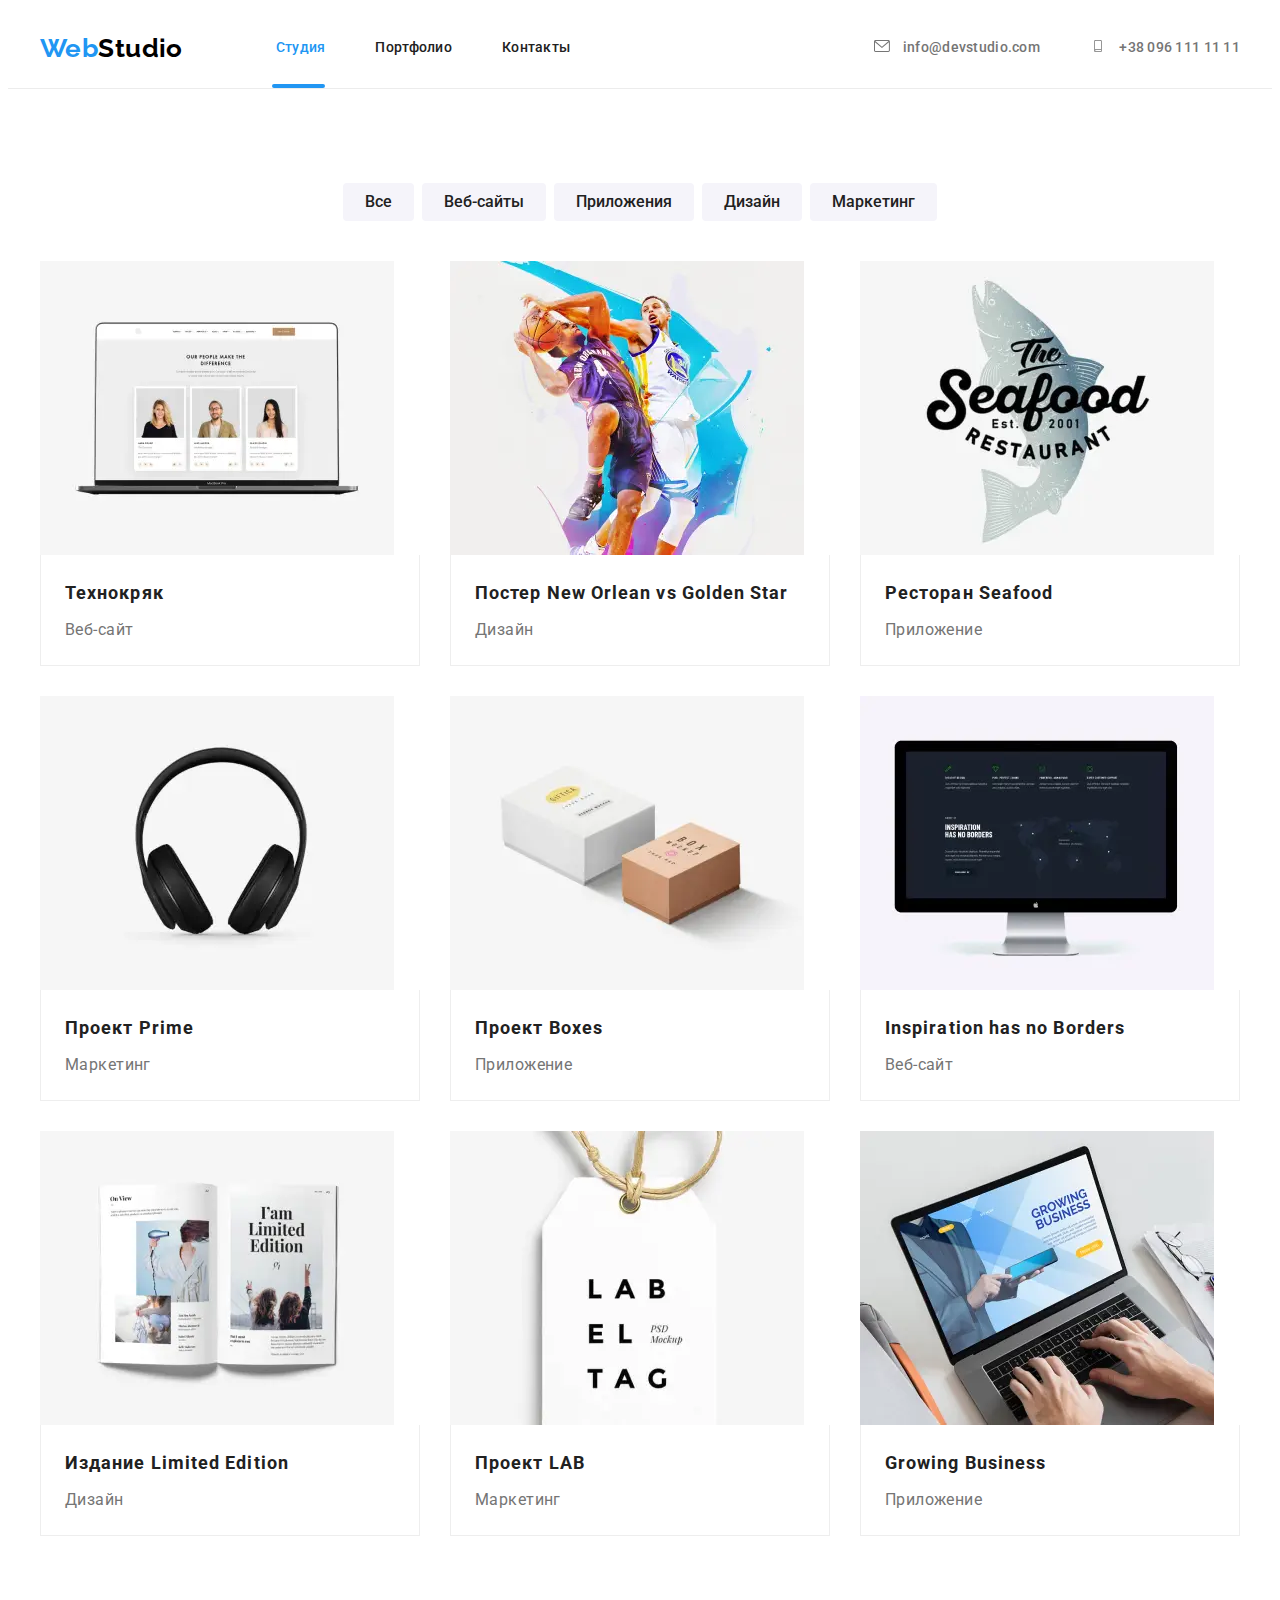
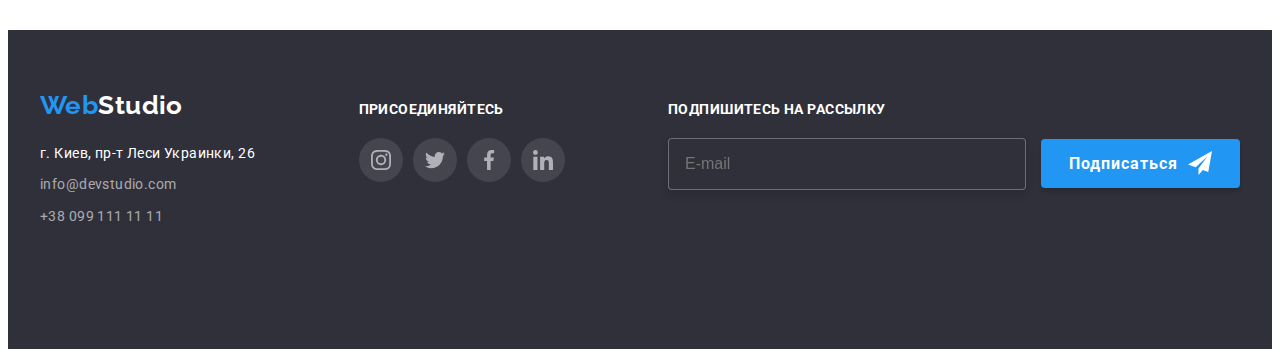
==== commit 243bcfac: "Оформил Портфолио" ====
--- a/portfolio.html
+++ b/portfolio.html
@@ -190,12 +190,57 @@
           <ul class="work-list list">
             <li class="work-list__item">
               <div class="work-list__photo">
-                <img
-                  src="./images/portfolio/work1.jpg"
-                  alt="Ноутбук с
-                изображением лендинга"
-                  width="370"
-                />
+                <picture>
+                  <source
+                    srcset="
+                      ./images/portfolio/work1-m.webp    1x,
+                      ./images/portfolio/work1-m@2x.webp 2x
+                    "
+                    type="image/webp"
+                    media="(max-width: 767px)"
+                  />
+                  <source
+                    srcset="
+                      ./images/portfolio/work1-t.webp    1x,
+                      ./images/portfolio/work1-t@2x.webp 2x
+                    "
+                    type="image/webp"
+                    media="(min-width: 768px)"
+                  />
+                  <source
+                    srcset="
+                      ./images/portfolio/work1.webp    1x,
+                      ./images/portfolio/work1@2x.webp 2x
+                    "
+                    type="image/webp"
+                    media="(min-width: 1200px)"
+                  />
+                  <source
+                    srcset="
+                      ./images/portfolio/work1-m.jpg    1x,
+                      ./images/portfolio/work1-m@2x.jpg 2x
+                    "
+                    media="(max-width: 767px)"
+                  />
+                  <source
+                    srcset="
+                      ./images/portfolio/work1-t.jpg    1x,
+                      ./images/portfolio/work1-t@2x.jpg 2x
+                    "
+                    media="(min-width: 768px)"
+                  />
+                  <source
+                    srcset="
+                      ./images/portfolio/work1.jpg    1x,
+                      ./images/portfolio/work1@2x.jpg 2x
+                    "
+                    media="(min-width: 1200px)"
+                  />
+                  <img
+                    src="./images/portfolio/work1.jpg"
+                    alt="Ноутбук с изображением лендинга"
+                  />
+                </picture>
                 <div class="work-list__overlay">
                   <p class="work-list__text">
                     Технокряк это современная площадка распространения
@@ -211,11 +256,57 @@
             </li>
             <li class="work-list__item">
               <div class="work-list__photo">
-                <img
-                  src="./images/portfolio/work2.jpg"
-                  alt="Два баскетболиста"
-                  width="370"
-                />
+                <picture>
+                  <source
+                    srcset="
+                      ./images/portfolio/work2-m.webp    1x,
+                      ./images/portfolio/work2-m@2x.webp 2x
+                    "
+                    type="image/webp"
+                    media="(max-width: 767px)"
+                  />
+                  <source
+                    srcset="
+                      ./images/portfolio/work2-t.webp    1x,
+                      ./images/portfolio/work2-t@2x.webp 2x
+                    "
+                    type="image/webp"
+                    media="(min-width: 768px)"
+                  />
+                  <source
+                    srcset="
+                      ./images/portfolio/work2.webp    1x,
+                      ./images/portfolio/work2@2x.webp 2x
+                    "
+                    type="image/webp"
+                    media="(min-width: 1200px)"
+                  />
+                  <source
+                    srcset="
+                      ./images/portfolio/work2-m.jpg    1x,
+                      ./images/portfolio/work2-m@2x.jpg 2x
+                    "
+                    media="(max-width: 767px)"
+                  />
+                  <source
+                    srcset="
+                      ./images/portfolio/work2-t.jpg    1x,
+                      ./images/portfolio/work2-t@2x.jpg 2x
+                    "
+                    media="(min-width: 768px)"
+                  />
+                  <source
+                    srcset="
+                      ./images/portfolio/work2.jpg    1x,
+                      ./images/portfolio/work2@2x.jpg 2x
+                    "
+                    media="(min-width: 1200px)"
+                  />
+                  <img
+                    src="./images/portfolio/work2.jpg"
+                    alt="Два баскетболиста"
+                  />
+                </picture>
                 <div class="work-list__overlay">
                   <p class="work-list__text">
                     Технокряк это современная площадка распространения
@@ -233,11 +324,57 @@
             </li>
             <li class="work-list__item">
               <div class="work-list__photo">
-                <img
-                  src="./images/portfolio/work3.jpg"
-                  alt="Логотип Seafood"
-                  width="370"
-                />
+                <picture>
+                  <source
+                    srcset="
+                      ./images/portfolio/work3-m.webp    1x,
+                      ./images/portfolio/work3-m@2x.webp 2x
+                    "
+                    type="image/webp"
+                    media="(max-width: 767px)"
+                  />
+                  <source
+                    srcset="
+                      ./images/portfolio/work3-t.webp    1x,
+                      ./images/portfolio/work3-t@2x.webp 2x
+                    "
+                    type="image/webp"
+                    media="(min-width: 768px)"
+                  />
+                  <source
+                    srcset="
+                      ./images/portfolio/work3.webp    1x,
+                      ./images/portfolio/work3@2x.webp 2x
+                    "
+                    type="image/webp"
+                    media="(min-width: 1200px)"
+                  />
+                  <source
+                    srcset="
+                      ./images/portfolio/work3-m.jpg    1x,
+                      ./images/portfolio/work3-m@2x.jpg 2x
+                    "
+                    media="(max-width: 767px)"
+                  />
+                  <source
+                    srcset="
+                      ./images/portfolio/work3-t.jpg    1x,
+                      ./images/portfolio/work3-t@2x.jpg 2x
+                    "
+                    media="(min-width: 768px)"
+                  />
+                  <source
+                    srcset="
+                      ./images/portfolio/work3.jpg    1x,
+                      ./images/portfolio/work3@2x.jpg 2x
+                    "
+                    media="(min-width: 1200px)"
+                  />
+                  <img
+                    src="./images/portfolio/work3.jpg"
+                    alt="Логотип Seafood"
+                  />
+                </picture>
                 <div class="work-list__overlay">
                   <p class="work-list__text">
                     Технокряк это современная площадка распространения
@@ -253,11 +390,54 @@
             </li>
             <li class="work-list__item">
               <div class="work-list__photo">
-                <img
-                  src="./images/portfolio/work4.jpg"
-                  alt="Наушники"
-                  width="370"
-                />
+                <picture>
+                  <source
+                    srcset="
+                      ./images/portfolio/work4-m.webp    1x,
+                      ./images/portfolio/work4-m@2x.webp 2x
+                    "
+                    type="image/webp"
+                    media="(max-width: 767px)"
+                  />
+                  <source
+                    srcset="
+                      ./images/portfolio/work4-t.webp    1x,
+                      ./images/portfolio/work4-t@2x.webp 2x
+                    "
+                    type="image/webp"
+                    media="(min-width: 768px)"
+                  />
+                  <source
+                    srcset="
+                      ./images/portfolio/work4.webp    1x,
+                      ./images/portfolio/work4@2x.webp 2x
+                    "
+                    type="image/webp"
+                    media="(min-width: 1200px)"
+                  />
+                  <source
+                    srcset="
+                      ./images/portfolio/work4-m.jpg    1x,
+                      ./images/portfolio/work4-m@2x.jpg 2x
+                    "
+                    media="(max-width: 767px)"
+                  />
+                  <source
+                    srcset="
+                      ./images/portfolio/work4-t.jpg    1x,
+                      ./images/portfolio/work4-t@2x.jpg 2x
+                    "
+                    media="(min-width: 768px)"
+                  />
+                  <source
+                    srcset="
+                      ./images/portfolio/work4.jpg    1x,
+                      ./images/portfolio/work4@2x.jpg 2x
+                    "
+                    media="(min-width: 1200px)"
+                  />
+                  <img src="./images/portfolio/work4.jpg" alt="Наушники" />
+                </picture>
                 <div class="work-list__overlay">
                   <p class="work-list__text">
                     Технокряк это современная площадка распространения
@@ -273,11 +453,54 @@
             </li>
             <li class="work-list__item">
               <div class="work-list__photo">
-                <img
-                  src="./images/portfolio/work5.jpg"
-                  alt="Коробки"
-                  width="370"
-                />
+                <picture>
+                  <source
+                    srcset="
+                      ./images/portfolio/work5-m.webp    1x,
+                      ./images/portfolio/work5-m@2x.webp 2x
+                    "
+                    type="image/webp"
+                    media="(max-width: 767px)"
+                  />
+                  <source
+                    srcset="
+                      ./images/portfolio/work5-t.webp    1x,
+                      ./images/portfolio/work5-t@2x.webp 2x
+                    "
+                    type="image/webp"
+                    media="(min-width: 768px)"
+                  />
+                  <source
+                    srcset="
+                      ./images/portfolio/work5.webp    1x,
+                      ./images/portfolio/work5@2x.webp 2x
+                    "
+                    type="image/webp"
+                    media="(min-width: 1200px)"
+                  />
+                  <source
+                    srcset="
+                      ./images/portfolio/work5-m.jpg    1x,
+                      ./images/portfolio/work5-m@2x.jpg 2x
+                    "
+                    media="(max-width: 767px)"
+                  />
+                  <source
+                    srcset="
+                      ./images/portfolio/work5-t.jpg    1x,
+                      ./images/portfolio/work5-t@2x.jpg 2x
+                    "
+                    media="(min-width: 768px)"
+                  />
+                  <source
+                    srcset="
+                      ./images/portfolio/work5.jpg    1x,
+                      ./images/portfolio/work5@2x.jpg 2x
+                    "
+                    media="(min-width: 1200px)"
+                  />
+                  <img src="./images/portfolio/work5.jpg" alt="Коробки" />
+                </picture>
                 <div class="work-list__overlay">
                   <p class="work-list__text">
                     Технокряк это современная площадка распространения
@@ -293,11 +516,54 @@
             </li>
             <li class="work-list__item">
               <div class="work-list__photo">
-                <img
-                  src="./images/portfolio/work6.jpg"
-                  alt="Монитор"
-                  width="370"
-                />
+                <picture>
+                  <source
+                    srcset="
+                      ./images/portfolio/work6-m.webp    1x,
+                      ./images/portfolio/work6-m@2x.webp 2x
+                    "
+                    type="image/webp"
+                    media="(max-width: 767px)"
+                  />
+                  <source
+                    srcset="
+                      ./images/portfolio/work6-t.webp    1x,
+                      ./images/portfolio/work6-t@2x.webp 2x
+                    "
+                    type="image/webp"
+                    media="(min-width: 768px)"
+                  />
+                  <source
+                    srcset="
+                      ./images/portfolio/work6.webp    1x,
+                      ./images/portfolio/work6@2x.webp 2x
+                    "
+                    type="image/webp"
+                    media="(min-width: 1200px)"
+                  />
+                  <source
+                    srcset="
+                      ./images/portfolio/work6-m.jpg    1x,
+                      ./images/portfolio/work6-m@2x.jpg 2x
+                    "
+                    media="(max-width: 767px)"
+                  />
+                  <source
+                    srcset="
+                      ./images/portfolio/work6-t.jpg    1x,
+                      ./images/portfolio/work6-t@2x.jpg 2x
+                    "
+                    media="(min-width: 768px)"
+                  />
+                  <source
+                    srcset="
+                      ./images/portfolio/work6.jpg    1x,
+                      ./images/portfolio/work6@2x.jpg 2x
+                    "
+                    media="(min-width: 1200px)"
+                  />
+                  <img src="./images/portfolio/work6.jpg" alt="Монитор" />
+                </picture>
                 <div class="work-list__overlay">
                   <p class="work-list__text">
                     Технокряк это современная площадка распространения
@@ -313,7 +579,54 @@
             </li>
             <li class="work-list__item">
               <div class="work-list__photo">
-                <img src="./images/portfolio/work7.jpg" alt="Книга" />
+                <picture>
+                  <source
+                    srcset="
+                      ./images/portfolio/work7-m.webp    1x,
+                      ./images/portfolio/work7-m@2x.webp 2x
+                    "
+                    type="image/webp"
+                    media="(max-width: 767px)"
+                  />
+                  <source
+                    srcset="
+                      ./images/portfolio/work7-t.webp    1x,
+                      ./images/portfolio/work7-t@2x.webp 2x
+                    "
+                    type="image/webp"
+                    media="(min-width: 768px)"
+                  />
+                  <source
+                    srcset="
+                      ./images/portfolio/work7.webp    1x,
+                      ./images/portfolio/work7@2x.webp 2x
+                    "
+                    type="image/webp"
+                    media="(min-width: 1200px)"
+                  />
+                  <source
+                    srcset="
+                      ./images/portfolio/work7-m.jpg    1x,
+                      ./images/portfolio/work7-m@2x.jpg 2x
+                    "
+                    media="(max-width: 767px)"
+                  />
+                  <source
+                    srcset="
+                      ./images/portfolio/work7-t.jpg    1x,
+                      ./images/portfolio/work7-t@2x.jpg 2x
+                    "
+                    media="(min-width: 768px)"
+                  />
+                  <source
+                    srcset="
+                      ./images/portfolio/work7.jpg    1x,
+                      ./images/portfolio/work7@2x.jpg 2x
+                    "
+                    media="(min-width: 1200px)"
+                  />
+                  <img src="./images/portfolio/work7.jpg" alt="Книга" />
+                </picture>
                 <div class="work-list__overlay">
                   <p class="work-list__text">
                     Технокряк это современная площадка распространения
@@ -329,11 +642,54 @@
             </li>
             <li class="work-list__item">
               <div class="work-list__photo">
-                <img
-                  src="./images/portfolio/work8.jpg"
-                  alt="Бирка LAB"
-                  width="370"
-                />
+                <picture>
+                  <source
+                    srcset="
+                      ./images/portfolio/work8-m.webp    1x,
+                      ./images/portfolio/work8-m@2x.webp 2x
+                    "
+                    type="image/webp"
+                    media="(max-width: 767px)"
+                  />
+                  <source
+                    srcset="
+                      ./images/portfolio/work8-t.webp    1x,
+                      ./images/portfolio/work8-t@2x.webp 2x
+                    "
+                    type="image/webp"
+                    media="(min-width: 768px)"
+                  />
+                  <source
+                    srcset="
+                      ./images/portfolio/work8.webp    1x,
+                      ./images/portfolio/work8@2x.webp 2x
+                    "
+                    type="image/webp"
+                    media="(min-width: 1200px)"
+                  />
+                  <source
+                    srcset="
+                      ./images/portfolio/work8-m.jpg    1x,
+                      ./images/portfolio/work8-m@2x.jpg 2x
+                    "
+                    media="(max-width: 767px)"
+                  />
+                  <source
+                    srcset="
+                      ./images/portfolio/work8-t.jpg    1x,
+                      ./images/portfolio/work8-t@2x.jpg 2x
+                    "
+                    media="(min-width: 768px)"
+                  />
+                  <source
+                    srcset="
+                      ./images/portfolio/work8.jpg    1x,
+                      ./images/portfolio/work8@2x.jpg 2x
+                    "
+                    media="(min-width: 1200px)"
+                  />
+                  <img src="./images/portfolio/work8.jpg" alt="Бирка LAB" />
+                </picture>
                 <div class="work-list__overlay">
                   <p class="work-list__text">
                     Технокряк это современная площадка распространения
@@ -349,12 +705,57 @@
             </li>
             <li class="work-list__item">
               <div class="work-list__photo">
-                <img
-                  src="./images/portfolio/work9.jpg"
-                  alt="Работа за
-                ноутбуком"
-                  width="370"
-                />
+                <picture>
+                  <source
+                    srcset="
+                      ./images/portfolio/work9-m.webp    1x,
+                      ./images/portfolio/work9-m@2x.webp 2x
+                    "
+                    type="image/webp"
+                    media="(max-width: 767px)"
+                  />
+                  <source
+                    srcset="
+                      ./images/portfolio/work9-t.webp    1x,
+                      ./images/portfolio/work9-t@2x.webp 2x
+                    "
+                    type="image/webp"
+                    media="(min-width: 768px)"
+                  />
+                  <source
+                    srcset="
+                      ./images/portfolio/work9.webp    1x,
+                      ./images/portfolio/work9@2x.webp 2x
+                    "
+                    type="image/webp"
+                    media="(min-width: 1200px)"
+                  />
+                  <source
+                    srcset="
+                      ./images/portfolio/work9-m.jpg    1x,
+                      ./images/portfolio/work9-m@2x.jpg 2x
+                    "
+                    media="(max-width: 767px)"
+                  />
+                  <source
+                    srcset="
+                      ./images/portfolio/work9-t.jpg    1x,
+                      ./images/portfolio/work9-t@2x.jpg 2x
+                    "
+                    media="(min-width: 768px)"
+                  />
+                  <source
+                    srcset="
+                      ./images/portfolio/work9.jpg    1x,
+                      ./images/portfolio/work9@2x.jpg 2x
+                    "
+                    media="(min-width: 1200px)"
+                  />
+                  <img
+                    src="./images/portfolio/work9.jpg"
+                    alt="Работа за ноутбуком"
+                  />
+                </picture>
                 <div class="work-list__overlay">
                   <p class="work-list__text">
                     Технокряк это современная площадка распространения
--- a/css/main.min.css
+++ b/css/main.min.css
@@ -1,2 +1,2 @@
-.navigation,.navigation__list,.navigation__link,.button,.modal__close,.form__policy-agree,.checkbox,.checkbox__icon{display:flex;align-items:center}.hero__button,.form__button,.hero,.hero__title{margin-left:auto;margin-right:auto}.body{font-family:"Roboto",sans-serif;font-style:normal;font-weight:normal;font-size:14px;line-height:1.71;letter-spacing:0.03em;color:#757575}.body__container{padding-left:15px;padding-right:15px;margin-left:auto;margin-right:auto}@media screen and (min-width: 480px){.body__container{width:480px}}@media screen and (min-width: 768px){.body__container{width:768px}}@media screen and (min-width: 1200px){.body__container{width:1200px}}a{text-decoration:none}li{list-style:none}img{display:block;max-width:100%;height:auto}button{margin:0;padding:0;font-family:inherit;cursor:pointer;background-color:inherit;border:none}h1,h2,h3,h4,h5,h6,p{margin-top:0;margin-bottom:0}.list{list-style:none;padding-left:0;margin:0}.section{padding-top:94px;padding-bottom:94px}.section__title{margin-bottom:50px;font-size:36px;line-height:1.17;text-align:center;color:#212121}.visually-hidden{position:absolute;width:1px;height:1px;margin:-1px;border:0;padding:0;white-space:nowrap;clip-path:inset(100%);clip:rect(0 0 0 0);overflow:hidden}.logo{font-family:Raleway, sans-serif;font-style:normal;font-weight:bold;font-size:26px;line-height:1.19}.logo__web{color:#2196f3}.logo--color-black{color:#000}.logo--color-white{color:#fff}.footer .logo{color:#fff}.header{border-bottom:1px solid #ececec}.header__container{display:flex;align-items:center}@media screen and (max-width: 767px){.header__container{padding-top:16px;padding-bottom:16px}}.header-contact-list{margin-left:auto}@media screen and (max-width: 767px){.header-contact-list{display:none}}@media screen and (min-width: 768px){.header-contact-list{display:block}}@media screen and (min-width: 1200px){.header-contact-list{display:flex;text-align:center}}@media screen and (min-width: 768px){.header__logo{margin-right:88px}}@media screen and (min-width: 1200px){.header__logo{margin-right:93px}}@media screen and (min-width: 1200px){.header-contact-list__item+.header-contact-list__item{margin-left:50px}}.header-contact-list__link{padding-top:32px;padding-bottom:32px;font-weight:500;line-height:1.14;letter-spacing:0.02em;transition:color 250ms cubic-bezier(0.4, 0, 0.2, 1);color:#757575}.header-contact-list__link:hover,.header-contact-list__link:focus{color:#2196f3}@media screen and (min-width: 768px){.header-contact-list__link{font-size:12px;line-height:1.17}}.header-contact-list__icon{fill:currentColor;transition:fill 250ms cubic-bezier(0.4, 0, 0.2, 1)}@media screen and (min-width: 768px){.header-contact-list__icon{margin-right:8px}}@media screen and (min-width: 768px){.header-contact-list__icon{margin-right:10px}}.navigation__list{margin-left:auto}@media screen and (max-width: 767px){.navigation__list{display:none}}.navigation__item:not(:last-child){margin-right:50px}.navigation__link{padding-top:32px;padding-bottom:32px;font-weight:500;line-height:1.14;letter-spacing:0.02em;color:#212121;transition:color 250ms cubic-bezier(0.4, 0, 0.2, 1)}.navigation__link:hover,.navigation__link:focus{color:#2196f3}.navigation__current-page{position:relative;color:#2196f3;font-weight:500;letter-spacing:0.02em}.navigation__current-page::after{content:"";position:absolute;right:0;bottom:0;width:100%;border:2px solid #2196f3;border-radius:2px}.mobile-menu__container{background-color:#fff}@media screen and (max-width: 767px){.mobile-menu__container{display:none;position:absolute;top:0;left:0;width:100%;height:100%;padding:48px 40px}.mobile-menu__container.is-open{display:block}}@media screen and (min-width: 768px){.mobile-menu__container{display:none}}.mobile-menu__button{position:absolute;top:10px;right:15px;display:inline-flex}@media screen and (min-width: 768px){.mobile-menu__button{display:none}}.mobile-menu__icon:hover,.mobile-menu__icon:focus{fill:#2196f3}.mobile-menu__icon-close{display:none}.mobile-menu__button.is-open .mobile-menu__icon-close{display:block}.mobile-menu__button.is-open .mobile-menu__icon-open{display:none}.mobile-menu__contact-list{margin-top:302px}.mobile-menu__navigation-item:not(:last-child){margin-bottom:32px}.mobile-menu__navigation-link{font-weight:500;font-size:40px;line-height:1.18;letter-spacing:0.02em;color:#212121}.mobile-menu__navigation-link:hover,.mobile-menu__navigation-link:focus{color:#2196f3}.mobile-menu__current-page{color:#2196f3}.mobile-menu__contact-item-tel{margin-bottom:32px}.mobile-menu__contact-tel{font-weight:500;font-size:34px;line-height:1.18;letter-spacing:0.02em;color:#2196f3}.mobile-menu__contact-item-mail{margin-bottom:64px}.mobile-menu__contact-mail{font-weight:500;font-size:24px;line-height:1.17;letter-spacing:0.02em;color:#757575}.mobile-menu__social-link-list{display:flex;padding:0}.mobile-menu__social-link{font-weight:500;font-size:18px;line-height:1.22;letter-spacing:0.02em;color:#2196f3}.mobile-menu__social-link-separator{margin:0 10px}.button{font-weight:bold;font-size:16px;line-height:1.87;text-align:center;letter-spacing:0.06em;border:0;color:#fff;background-color:#2196f3;box-shadow:0px 4px 4px rgba(0,0,0,0.15);border-radius:4px}.hero__button{padding:10px 32px}.form__button{margin-top:30px;padding:10px 55px}.modal__close{position:absolute;top:8px;right:8px;justify-content:center;width:30px;height:30px;border-radius:50%;border:1px solid rgba(0,0,0,0.1);transition:fill 250ms cubic-bezier(0.4, 0, 0.2, 1)}.modal__close:hover{fill:#2196f3}.hero{padding-top:118px;padding-bottom:118px;max-width:1600px;background-color:#c4c4c4;background-image:linear-gradient(to right, rgba(47,48,58,0.4), rgba(47,48,58,0.4)),url(../images/main-bg.jpg);background-size:cover}.hero__title{max-width:696px;margin-top:0;margin-bottom:30px;font-weight:900;font-size:44px;line-height:1.36;text-align:center;letter-spacing:0.06em;text-transform:uppercase;color:#fff}.backdrop{position:fixed;top:0;left:0;width:100%;height:100%;background-color:rgba(0,0,0,0.2);opacity:1;transition:opacity 250ms cubic-bezier(0.4, 0, 0.2, 1),visibility 250ms cubic-bezier(0.4, 0, 0.2, 1)}.backdrop.is-hidden{opacity:0;pointer-events:none;visibility:hidden}.backdrop.is-hidden .modal{transform:translate(-50%, -50%) scale(0.9);transition:transform 250ms cubic-bezier(0.4, 0, 0.2, 1)}.modal{position:absolute;top:50%;left:50%;width:100%;padding:40px;border-radius:4px;background-color:#fff;box-shadow:0px 1px 3px rgba(0,0,0,0.12),0px 1px 1px rgba(0,0,0,0.14),0px 2px 1px rgba(0,0,0,0.2);transform:translate(-50%, -50%) scale(1);transition:transform 250ms cubic-bezier(0.4, 0, 0.2, 1)}@media screen and (min-width: 480px){.modal{width:450px;height:609px}}.modal__title{font-weight:bold;font-size:20px;line-height:1.15;text-align:center;letter-spacing:0.03em;color:#212121}.form{margin-top:30px;margin-bottom:20px}.form__field{position:relative;display:block}.form__label{position:absolute;top:-18px;left:0;font-size:12px;line-height:1.17;letter-spacing:0.01em}.form__input{width:100%;margin:0 0 28px 0;padding:11px 12px 11px 42px;border:1px solid rgba(33,33,33,0.2);box-sizing:border-box;border-radius:4px;outline:0;transition:border-color 250ms cubic-bezier(0.4, 0, 0.2, 1)}.form__input:focus{border-color:#2196f3}.form__icon{position:absolute;top:11px;left:12px;transition:fill 250ms cubic-bezier(0.4, 0, 0.2, 1)}.form__input:focus+.form__icon{fill:#2196f3}.form__comment{padding:12px 16px;margin-bottom:20px;width:100%;height:120px;resize:none;border:1px solid rgba(33,33,33,0.2);box-sizing:border-box;border-radius:4px;outline:0;transition:border-color 250ms cubic-bezier(0.4, 0, 0.2, 1)}.form__comment:focus{border-color:#2196f3}.form__comment::placeholder{font-size:14px;line-height:1.14;letter-spacing:0.01em;color:rgba(117,117,117,0.5)}.checkbox{-webkit-appearance:none;-moz-appearance:none;appearance:none;position:absolute;justify-content:center}.checkbox__icon{position:absolute;width:16px;height:15px;border:2px solid #212121;border-radius:2px;box-sizing:border-box;box-shadow:0px 4px 4px rgba(0,0,0,0.25);transition:background-color 250ms cubic-bezier(0.4, 0, 0.2, 1);transition:border 250ms cubic-bezier(0.4, 0, 0.2, 1)}.checkbox:checked+.checkbox__icon{background-color:#2196f3;border:0}.checkbox__text{margin-left:24px;font-size:12px;line-height:1.17;letter-spacing:0.03em}.checkbox__link{text-decoration-line:underline;color:#2196f3}
+.navigation,.navigation__list,.navigation__link,.button,.modal__close,.form__policy-agree,.checkbox,.checkbox__icon,.feature__icon,.our-work__box,.regular-clients__link,.work-list__overlay{display:flex;align-items:center}.hero__button,.form__button,.hero,.hero__title{margin-left:auto;margin-right:auto}.body{font-family:"Roboto",sans-serif;font-style:normal;font-weight:normal;font-size:14px;line-height:1.71;letter-spacing:0.03em;color:#757575}.body__container{padding-left:15px;padding-right:15px;margin-left:auto;margin-right:auto}@media screen and (min-width: 480px){.body__container{width:480px}}@media screen and (min-width: 768px){.body__container{width:768px}}@media screen and (min-width: 1200px){.body__container{width:1200px}}a{text-decoration:none}li{list-style:none}img{display:block;max-width:100%;height:auto}button{margin:0;padding:0;font-family:inherit;cursor:pointer;background-color:inherit;border:none}h1,h2,h3,h4,h5,h6,p{margin-top:0;margin-bottom:0}.list{list-style:none;padding-left:0;margin:0}.section{padding-top:60px;padding-bottom:60px}@media screen and (min-width: 1200px){.section{padding-top:94px;padding-bottom:94px}}.section__title{margin-bottom:50px;font-size:36px;line-height:1.17;text-align:center;color:#212121}.visually-hidden{position:absolute;width:1px;height:1px;margin:-1px;border:0;padding:0;white-space:nowrap;clip-path:inset(100%);clip:rect(0 0 0 0);overflow:hidden}.logo{font-family:Raleway, sans-serif;font-style:normal;font-weight:bold;font-size:26px;line-height:1.19}.logo__web{color:#2196f3}.logo--color-black{color:#000}.logo--color-white{color:#fff}.footer .logo{color:#fff}.header{border-bottom:1px solid #ececec}.header__container{display:flex;align-items:center}@media screen and (max-width: 767px){.header__container{padding-top:16px;padding-bottom:16px}}.header-contact-list{margin-left:auto}@media screen and (max-width: 767px){.header-contact-list{display:none}}@media screen and (min-width: 768px){.header-contact-list{display:block}}@media screen and (min-width: 1200px){.header-contact-list{display:flex;text-align:center}}@media screen and (min-width: 768px){.header__logo{margin-right:88px}}@media screen and (min-width: 1200px){.header__logo{margin-right:93px}}@media screen and (min-width: 1200px){.header-contact-list__item+.header-contact-list__item{margin-left:50px}}.header-contact-list__link{padding-top:32px;padding-bottom:32px;font-weight:500;font-size:12px;line-height:1.17;letter-spacing:0.02em;transition:color 250ms cubic-bezier(0.4, 0, 0.2, 1);color:#757575}.header-contact-list__link:hover,.header-contact-list__link:focus{color:#2196f3}@media screen and (min-width: 1200px){.header-contact-list__link{font-size:14px;line-height:1.14}}.header-contact-list__icon{fill:currentColor;transition:fill 250ms cubic-bezier(0.4, 0, 0.2, 1)}@media screen and (min-width: 768px){.header-contact-list__icon{margin-right:8px}}@media screen and (min-width: 768px){.header-contact-list__icon{margin-right:10px}}.navigation__list{margin-left:auto}@media screen and (max-width: 767px){.navigation__list{display:none}}.navigation__item:not(:last-child){margin-right:50px}.navigation__link{padding-top:32px;padding-bottom:32px;font-weight:500;line-height:1.14;letter-spacing:0.02em;color:#212121;transition:color 250ms cubic-bezier(0.4, 0, 0.2, 1)}.navigation__link:hover,.navigation__link:focus{color:#2196f3}.navigation__current-page{position:relative;color:#2196f3;font-weight:500;letter-spacing:0.02em}@media screen and (min-width: 768px){.navigation__current-page::after{content:"";position:absolute;right:0;bottom:0;width:100%;border:2px solid #2196f3;border-radius:2px}}.mobile-menu__container{background-color:#fff}@media screen and (max-width: 767px){.mobile-menu__container{display:none;position:absolute;top:0;left:0;width:100%;height:100%;padding:48px 40px}.mobile-menu__container.is-open{display:block}}@media screen and (min-width: 768px){.mobile-menu__container{display:none}}.mobile-menu__button{position:absolute;top:10px;right:15px;display:inline-flex}@media screen and (min-width: 768px){.mobile-menu__button{display:none}}.mobile-menu__icon:hover,.mobile-menu__icon:focus{fill:#2196f3}.mobile-menu__icon-close{display:none}.mobile-menu__button.is-open .mobile-menu__icon-close{display:block}.mobile-menu__button.is-open .mobile-menu__icon-open{display:none}.mobile-menu__contact-list{margin-top:302px}.mobile-menu__navigation-item:not(:last-child){margin-bottom:32px}.mobile-menu__navigation-link{font-weight:500;font-size:40px;line-height:1.18;letter-spacing:0.02em;color:#212121}.mobile-menu__navigation-link:hover,.mobile-menu__navigation-link:focus{color:#2196f3}.mobile-menu__current-page{color:#2196f3}.mobile-menu__contact-item-tel{margin-bottom:32px}.mobile-menu__contact-tel{font-weight:500;font-size:34px;line-height:1.18;letter-spacing:0.02em;color:#2196f3}.mobile-menu__contact-item-mail{margin-bottom:64px}.mobile-menu__contact-mail{font-weight:500;font-size:24px;line-height:1.17;letter-spacing:0.02em;color:#757575}.mobile-menu__social-link-list{display:flex;padding:0}.mobile-menu__social-link{font-weight:500;font-size:18px;line-height:1.22;letter-spacing:0.02em;color:#2196f3}.mobile-menu__social-link-separator{margin:0 10px}.button{font-weight:bold;font-size:16px;line-height:1.87;text-align:center;letter-spacing:0.06em;border:0;color:#fff;background-color:#2196f3;box-shadow:0px 4px 4px rgba(0,0,0,0.15);border-radius:4px}.hero__button{padding:10px 32px}.form__button{margin-top:30px;padding:10px 55px}.modal__close{position:absolute;top:8px;right:8px;justify-content:center;width:30px;height:30px;border-radius:50%;border:1px solid rgba(0,0,0,0.1);transition:fill 250ms cubic-bezier(0.4, 0, 0.2, 1)}.modal__close:hover{fill:#2196f3}.hero{padding-top:118px;padding-bottom:118px;max-width:1600px;background-color:#c4c4c4;background-image:linear-gradient(to right, rgba(47,48,58,0.4), rgba(47,48,58,0.4)),url(../images/hero/main-bg-mobile.jpg);background-size:cover}@media screen and (min-device-pixel-ratio: 2), (-webkit-min-device-pixel-ratio: 2), (min-resolution: 192dpi), (min-resolution: 2dppx){.hero{background-image:linear-gradient(to right, rgba(47,48,58,0.4), rgba(47,48,58,0.4)),url(../images/hero/main-bg-mobile@2x.jpg)}}@media screen and (min-width: 489px){.hero{background-image:linear-gradient(to right, rgba(47,48,58,0.4), rgba(47,48,58,0.4)),url(../images/hero/main-bg-tablet.jpg)}}@media screen and (min-width: 489px) and (min-device-pixel-ratio: 2), screen and (min-width: 489px) and (-webkit-min-device-pixel-ratio: 2), screen and (min-width: 489px) and (min-resolution: 192dpi), screen and (min-width: 489px) and (min-resolution: 2dppx){.hero{background-image:linear-gradient(to right, rgba(47,48,58,0.4), rgba(47,48,58,0.4)),url(../images/hero/main-bg-tablet@2x.jpg)}}@media screen and (min-width: 769px){.hero{padding-top:200px;padding-bottom:200px;background-image:linear-gradient(to right, rgba(47,48,58,0.4), rgba(47,48,58,0.4)),url(../images/hero/main-bg-desktop.jpg)}}@media screen and (min-width: 769px) and (min-device-pixel-ratio: 2), screen and (min-width: 769px) and (-webkit-min-device-pixel-ratio: 2), screen and (min-width: 769px) and (min-resolution: 192dpi), screen and (min-width: 769px) and (min-resolution: 2dppx){.hero{background-image:linear-gradient(to right, rgba(47,48,58,0.4), rgba(47,48,58,0.4)),url(../images/hero/main-bg-desktop@2x.jpg)}}.hero__title{margin-top:0;margin-bottom:30px;font-weight:900;font-size:26px;line-height:1.62;text-align:center;letter-spacing:0.06em;text-transform:uppercase;color:#fff}@media screen and (min-width: 1200px){.hero__title{font-size:44px;line-height:1.36}}.backdrop{position:fixed;top:0;left:0;width:100%;height:100%;background-color:rgba(0,0,0,0.2);opacity:1;transition:opacity 250ms cubic-bezier(0.4, 0, 0.2, 1),visibility 250ms cubic-bezier(0.4, 0, 0.2, 1)}.backdrop.is-hidden{opacity:0;pointer-events:none;visibility:hidden}.backdrop.is-hidden .modal{transform:translate(-50%, -50%) scale(0.9);transition:transform 250ms cubic-bezier(0.4, 0, 0.2, 1)}.modal{position:absolute;top:50%;left:50%;width:100%;padding:40px;border-radius:4px;background-color:#fff;box-shadow:0px 1px 3px rgba(0,0,0,0.12),0px 1px 1px rgba(0,0,0,0.14),0px 2px 1px rgba(0,0,0,0.2);transform:translate(-50%, -50%) scale(1);transition:transform 250ms cubic-bezier(0.4, 0, 0.2, 1)}@media screen and (min-width: 480px){.modal{width:450px;height:609px}}.modal__title{font-weight:bold;font-size:20px;line-height:1.15;text-align:center;letter-spacing:0.03em;color:#212121}.form{margin-top:30px;margin-bottom:20px}.form__field{position:relative;display:block}.form__label{position:absolute;top:-18px;left:0;font-size:12px;line-height:1.17;letter-spacing:0.01em}.form__input{width:100%;margin:0 0 28px 0;padding:11px 12px 11px 42px;border:1px solid rgba(33,33,33,0.2);box-sizing:border-box;border-radius:4px;outline:0;transition:border-color 250ms cubic-bezier(0.4, 0, 0.2, 1)}.form__input:focus{border-color:#2196f3}.form__icon{position:absolute;top:11px;left:12px;transition:fill 250ms cubic-bezier(0.4, 0, 0.2, 1)}.form__input:focus+.form__icon{fill:#2196f3}.form__comment{padding:12px 16px;margin-bottom:20px;width:100%;height:120px;resize:none;border:1px solid rgba(33,33,33,0.2);box-sizing:border-box;border-radius:4px;outline:0;transition:border-color 250ms cubic-bezier(0.4, 0, 0.2, 1)}.form__comment:focus{border-color:#2196f3}.form__comment::placeholder{font-size:14px;line-height:1.14;letter-spacing:0.01em;color:rgba(117,117,117,0.5)}.checkbox{-webkit-appearance:none;-moz-appearance:none;appearance:none;position:absolute;justify-content:center}.checkbox__icon{position:absolute;width:16px;height:15px;border:2px solid #212121;border-radius:2px;box-sizing:border-box;box-shadow:0px 4px 4px rgba(0,0,0,0.25);transition:background-color 250ms cubic-bezier(0.4, 0, 0.2, 1);transition:border 250ms cubic-bezier(0.4, 0, 0.2, 1)}.checkbox:checked+.checkbox__icon{background-color:#2196f3;border:0}.checkbox__text{margin-left:24px;font-size:12px;line-height:1.17;letter-spacing:0.03em}.checkbox__link{text-decoration-line:underline;color:#2196f3}@media screen and (min-width: 768px){.feature__list{display:flex;flex-wrap:wrap;margin:-15px}}@media screen and (min-width: 768px){.feature__item{width:calc((100% - 60px) / 2);margin:15px}}@media screen and (min-width: 1200px){.feature__item{width:calc((100% - 120px) / 4)}}@media screen and (max-width: 767px){.feature__item:not(:last-child){margin-bottom:30px}}.feature__title{margin-bottom:10px;font-size:14px;line-height:1.14;text-transform:uppercase;color:#212121}@media screen and (max-width: 767px){.feature__title{text-align:center}}.feature__icon{height:120px;margin-bottom:30px;justify-content:center;background-color:#f5f4fa}.our-work{padding-top:0}@media screen and (max-width: 1199px){.our-work{display:none}}.our-work__list{display:flex;margin:-15px}.our-work__item{position:relative;margin:15px;width:370px}.our-work__box{position:absolute;bottom:0;justify-content:center;width:100%;height:70px;background:rgba(47,48,58,0.8)}.our-work__title{font-weight:bold;font-size:14px;line-height:1.14;text-transform:uppercase;color:#fff}.our-team{background-color:#f5f4fa}.our-team__member-description{padding:30px}@media screen and (min-width: 768px){.our-team__list{display:flex;flex-wrap:wrap;margin:-15px}}.our-team__item{background-color:#fff;box-shadow:0px 1px 3px rgba(0,0,0,0.12),0px 1px 1px rgba(0,0,0,0.14),0px 2px 1px rgba(0,0,0,0.2);border-radius:0px 0px 4px 4px}@media screen and (max-width: 767px){.our-team__item:not(:last-child){margin-bottom:30px}}@media screen and (min-width: 768px){.our-team__item{margin:15px;flex-basis:calc((100% - 4 * 15px) / 2)}}@media screen and (min-width: 1200px){.our-team__item{flex-basis:calc((100% - 8 * 15px) / 4)}}.our-team__member-name{margin-bottom:10px;font-weight:500;font-size:16px;line-height:1.19;text-align:center;color:#212121}.our-team__member-position{margin-bottom:16px;font-size:16px;line-height:1.19;text-align:center}.social-link{display:flex;justify-content:center;align-items:center;width:44px;height:44px;border-radius:50%;transition:background-color 250ms cubic-bezier(0.4, 0, 0.2, 1)}.social-link:hover,.social-link:focus{background-color:#2196f3}.social-link__icon{fill:#afb1b8;transition:fill 250ms cubic-bezier(0.4, 0, 0.2, 1)}.social-link:hover .social-link__icon,.social-link:focus .social-link__icon{fill:#fff}.our-team__social-links{padding:0;display:flex;justify-content:center}.our-team__social-link:not(:last-child){margin-right:10px}.footer-social-link{background-color:rgba(255,255,255,0.1)}.regular-clients__list{display:flex;flex-wrap:wrap;padding:0;margin:-15px}.regular-clients__item{margin:15px}.regular-clients__link{justify-content:center;width:210px;height:92px;border:1px solid #afb1b8;border-radius:4px;transition:border-color 250ms cubic-bezier(0.4, 0, 0.2, 1)}.regular-clients__link:hover,.regular-clients__link:focus{border-color:#2196f3}@media screen and (min-width: 768px){.regular-clients__link{width:226px}}@media screen and (min-width: 1200px){.regular-clients__link{width:170px}}.regular-clients__icon{fill:#afb1b8;transition:fill 250ms cubic-bezier(0.4, 0, 0.2, 1)}.regular-clients__link:hover .regular-clients__icon,.regular-clients__link:focus .regular-clients__icon{fill:#2196f3}.footer{padding-top:60px;padding-bottom:60px;background-color:#2f303a}.footer-contacts:hover,.footer-contacts:focus{color:#2196f3}.address{align-items:center;margin-top:20px;margin-bottom:60px;font-style:normal;color:#fff}.address__contacts{display:block;margin-top:8px;color:rgba(255,255,255,0.6);transition:color 250ms cubic-bezier(0.4, 0, 0.2, 1)}.address-thumb{margin-bottom:60px}@media screen and (min-width: 768px){.address-thumb{margin-left:61px;margin-right:165px}}@media screen and (min-width: 1200px){.address-thumb{margin:0}}.footer__container{text-align:center}@media screen and (min-width: 768px){.footer__container{display:flex;flex-wrap:wrap}}@media screen and (min-width: 1200px){.footer__container{align-items:baseline;justify-content:space-between;text-align:left}}.footer-social-link__thumb{margin-bottom:60px}@media screen and (min-width: 1200px){.footer-social-link__thumb{margin:0}}.footer__title{margin-bottom:20px;font-weight:bold;font-size:14px;line-height:1.14;text-transform:uppercase;color:#fff}.footer-social-link__list{margin:0;padding:0;display:flex;justify-content:center}.footer-social-link__item:not(:last-child){margin-right:10px}@media screen and (min-width: 768px){.footer__subscribe-thumb{min-width:450px;margin-left:auto;margin-right:auto}}@media screen and (min-width: 1200px){.footer__subscribe-thumb{margin:0}}@media screen and (min-width: 1200px){.subscribe-form{margin-bottom:0}}.subscribe-form__input{width:100%;padding:15px 16px;font-size:16px;line-height:1.25;cursor:pointer;border:1px solid rgba(255,255,255,0.3);box-sizing:border-box;filter:drop-shadow(0px 4px 4px rgba(0,0,0,0.15));border-radius:4px;background-color:#2f303a;color:#fff}@media screen and (min-width: 1200px){.subscribe-form__input{width:358px}}.subscribe__button{margin-top:20px;padding:10px 28px;display:inline-flex}@media screen and (min-width: 1200px){.subscribe__button{margin:0 0 0 12px}}.subscribe__icon{margin-left:10px}.work-filter{display:flex;flex-wrap:wrap;margin-bottom:40px}@media screen and (min-width: 768px){.work-filter{justify-content:center}}@media screen and (max-width: 767px){.work-filter__item:not(:nth-last-child(-n+2)){margin-bottom:15px}}.work-filter__item{margin-right:8px}.work-filter__item:last-child{margin-right:0}.work-filter__button{padding:6px 22px;font-weight:500;font-size:16px;line-height:1.62;text-align:center;border:0;border-radius:4px;color:#212121;background-color:#f5f4fa;transition-property:color, background-color, box-shadow;transition-duration:250ms;transition-timing-function:cubic-bezier(0.4, 0, 0.2, 1)}.work-filter__button:hover,.work-filter__button:focus{color:#fff;background-color:#2196f3;box-shadow:0px 3px 1px rgba(0,0,0,0.1),0px 1px 2px rgba(0,0,0,0.08),0px 2px 2px rgba(0,0,0,0.12)}.work-list{display:flex;flex-wrap:wrap;margin:-15px}.work-list__item{margin:15px;box-sizing:border-box;transition:box-shadow 250ms cubic-bezier(0.4, 0, 0.2, 1)}.work-list__item:hover,.work-list__item:focus{box-shadow:0px 1px 1px rgba(0,0,0,0.12),0px 4px 4px rgba(0,0,0,0.06),1px 4px 6px rgba(0,0,0,0.16)}@media screen and (min-width: 768px){.work-list__item{flex-basis:calc((100% - 2 * 30px) / 2)}}@media screen and (min-width: 1200px){.work-list__item{flex-basis:calc(100% / 3 - 30px)}}.work-list__content{padding:20px 24px;border:1px solid #eeeeee;border-top:none}.work-list__name{margin-bottom:4px;font-size:18px;line-height:2;letter-spacing:0.06em;color:#212121}.work-list__type{margin-bottom:0;font-size:16px;line-height:1.87}.work-list__photo{position:relative;overflow:hidden}.work-list__overlay{position:absolute;top:0;right:0;justify-content:center;width:100%;height:100%;background:rgba(33,150,243,0.9);transform:translateY(100%);transition:transform 250ms cubic-bezier(0.4, 0, 0.2, 1)}.work-list__item:hover .work-list__overlay,.work-list__item:focus .work-list__overlay{transform:translateY(0);transition:transform 250ms cubic-bezier(0.4, 0, 0.2, 1)}.work-list__text{padding:0 24px;font-size:18px;line-height:1.56;color:#fff}
 /*# sourceMappingURL=main.min.css.map */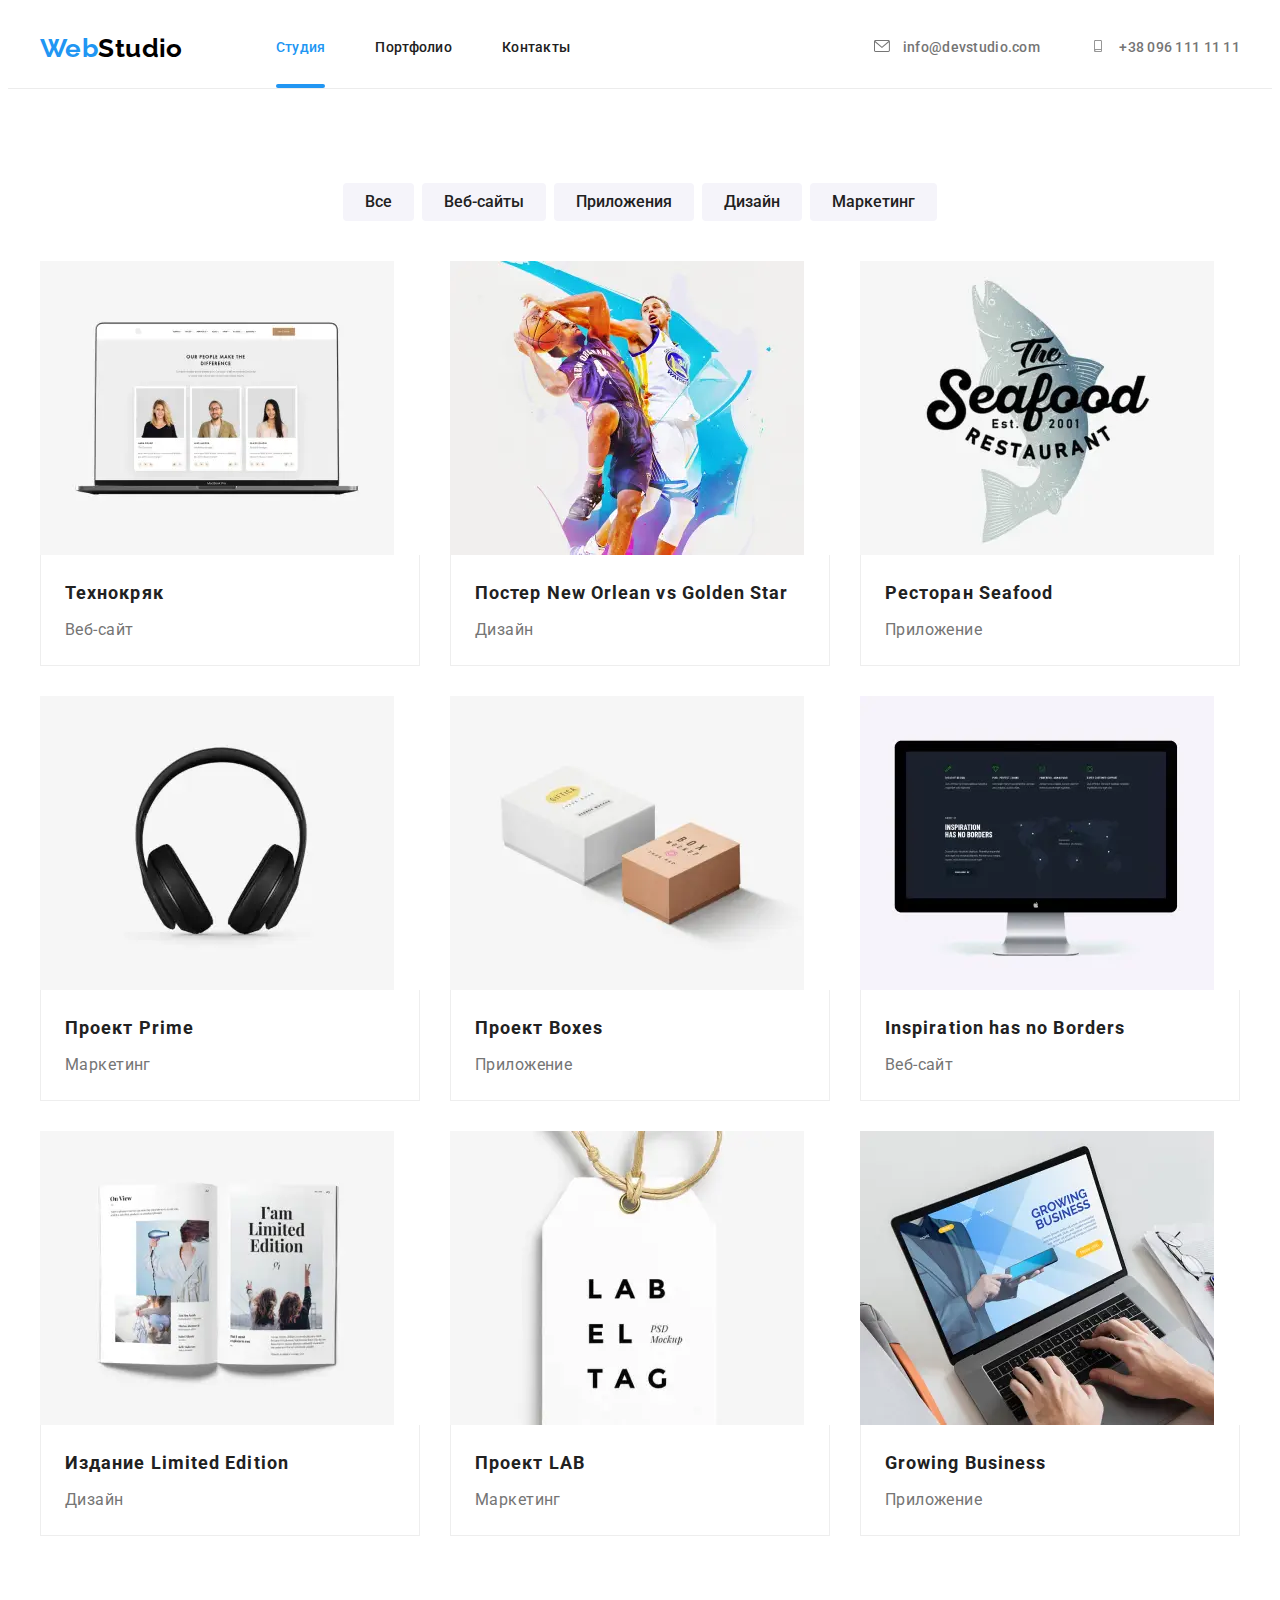
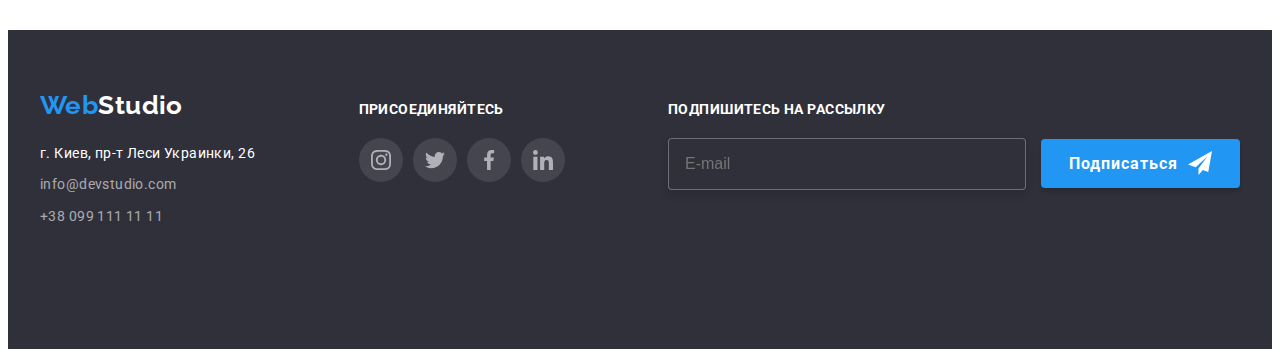
==== commit aaaf5dee: "fix bugs" ====
--- a/portfolio.html
+++ b/portfolio.html
@@ -46,7 +46,7 @@
           <li class="header-contact-list__item">
             <a
               href="mailto:info@devstudio.com"
-              class="header-contact-list__link header-contact-list__tel"
+              class="header-contact-list__link"
             >
               <svg
                 class="header-contact-list__icon"
@@ -60,10 +60,7 @@
             >
           </li>
           <li class="header-contact-list__item">
-            <a
-              href="tel:+380961111111"
-              class="header-contact-list__link header-contact-list__mail"
-            >
+            <a href="tel:+380961111111" class="header-contact-list__link">
               <svg
                 class="header-contact-list__icon"
                 aria-label="Номер телефона"
@@ -76,6 +73,7 @@
             >
           </li>
         </ul>
+        <!-- Mobile Menu -->
         <div
           class="mobile-menu__container"
           id="mobile-menu-container"
@@ -84,14 +82,14 @@
           <nav class="mobile-menu__navigation">
             <ul class="list mobile-menu__navigation-list">
               <li class="mobile-menu__navigation-item">
-                <a href="./index.html" class="mobile-menu__navigation-link"
+                <a
+                  href="./index.html"
+                  class="mobile-menu__navigation-link mobile-menu__current-page"
                   >Студия</a
                 >
               </li>
               <li class="mobile-menu__navigation-item">
-                <a
-                  href="./portfolio.html"
-                  class="mobile-menu__navigation-link mobile-menu__current-page"
+                <a href="./portfolio.html" class="mobile-menu__navigation-link"
                   >Портфолио</a
                 >
               </li>
@@ -100,37 +98,39 @@
               </li>
             </ul>
           </nav>
-          <ul class="list mobile-menu__contact-list">
-            <li class="mobile-menu__contact-item-tel">
-              <a href="tel:+380961111111" class="mobile-menu__contact-tel"
-                >+38 096 111 11 11</a
-              >
-            </li>
-            <li class="mobile-menu__contact-item-mail">
-              <a
-                href="mailto:info@devstudio.com"
-                class="mobile-menu__contact-mail"
-                >info@devstudio.com</a
-              >
-            </li>
-          </ul>
-          <ul class="mobile-menu__social-link-list">
-            <li class="mobile-menu__social-link-list-item">
-              <a href="#" class="mobile-menu__social-link"> Instagram </a>
-              <span class="mobile-menu__social-link-separator">|</span>
-            </li>
-            <li class="mobile-menu__social-link-list-item">
-              <a href="#" class="mobile-menu__social-link"> Twitter </a>
-              <span class="mobile-menu__social-link-separator">|</span>
-            </li>
-            <li class="mobile-menu__social-link-list-item">
-              <a href="#" class="mobile-menu__social-link"> Facebook </a>
-              <span class="mobile-menu__social-link-separator">|</span>
-            </li>
-            <li class="mobile-menu__social-link-list-item">
-              <a href="#" class="mobile-menu__social-link"> LinkedIn </a>
-            </li>
-          </ul>
+          <div class="mobile-menu__contacts-wrapper">
+            <ul class="list mobile-menu__contact-list">
+              <li class="mobile-menu__contact-item-tel">
+                <a href="tel:+380961111111" class="mobile-menu__contact-tel"
+                  >+38 096 111 11 11</a
+                >
+              </li>
+              <li class="mobile-menu__contact-item-mail">
+                <a
+                  href="mailto:info@devstudio.com"
+                  class="mobile-menu__contact-mail"
+                  >info@devstudio.com</a
+                >
+              </li>
+            </ul>
+            <ul class="mobile-menu__social-link-list">
+              <li class="mobile-menu__social-link-list-item">
+                <a href="#" class="mobile-menu__social-link"> Instagram </a>
+                <span class="mobile-menu__social-link-separator">|</span>
+              </li>
+              <li class="mobile-menu__social-link-list-item">
+                <a href="#" class="mobile-menu__social-link"> Twitter </a>
+                <span class="mobile-menu__social-link-separator">|</span>
+              </li>
+              <li class="mobile-menu__social-link-list-item">
+                <a href="#" class="mobile-menu__social-link"> Facebook </a>
+                <span class="mobile-menu__social-link-separator">|</span>
+              </li>
+              <li class="mobile-menu__social-link-list-item">
+                <a href="#" class="mobile-menu__social-link"> LinkedIn </a>
+              </li>
+            </ul>
+          </div>
         </div>
       </div>
       <button
--- a/css/main.min.css
+++ b/css/main.min.css
@@ -1,2 +1,2 @@
-.navigation,.navigation__list,.navigation__link,.button,.modal__close,.form__policy-agree,.checkbox,.checkbox__icon,.feature__icon,.our-work__box,.regular-clients__link,.work-list__overlay{display:flex;align-items:center}.hero__button,.form__button,.hero,.hero__title{margin-left:auto;margin-right:auto}.body{font-family:"Roboto",sans-serif;font-style:normal;font-weight:normal;font-size:14px;line-height:1.71;letter-spacing:0.03em;color:#757575}.body__container{padding-left:15px;padding-right:15px;margin-left:auto;margin-right:auto}@media screen and (min-width: 480px){.body__container{width:480px}}@media screen and (min-width: 768px){.body__container{width:768px}}@media screen and (min-width: 1200px){.body__container{width:1200px}}a{text-decoration:none}li{list-style:none}img{display:block;max-width:100%;height:auto}button{margin:0;padding:0;font-family:inherit;cursor:pointer;background-color:inherit;border:none}h1,h2,h3,h4,h5,h6,p{margin-top:0;margin-bottom:0}.list{list-style:none;padding-left:0;margin:0}.section{padding-top:60px;padding-bottom:60px}@media screen and (min-width: 1200px){.section{padding-top:94px;padding-bottom:94px}}.section__title{margin-bottom:50px;font-size:36px;line-height:1.17;text-align:center;color:#212121}.visually-hidden{position:absolute;width:1px;height:1px;margin:-1px;border:0;padding:0;white-space:nowrap;clip-path:inset(100%);clip:rect(0 0 0 0);overflow:hidden}.logo{font-family:Raleway, sans-serif;font-style:normal;font-weight:bold;font-size:26px;line-height:1.19}.logo__web{color:#2196f3}.logo--color-black{color:#000}.logo--color-white{color:#fff}.footer .logo{color:#fff}.header{border-bottom:1px solid #ececec}.header__container{display:flex;align-items:center}@media screen and (max-width: 767px){.header__container{padding-top:16px;padding-bottom:16px}}.header-contact-list{margin-left:auto}@media screen and (max-width: 767px){.header-contact-list{display:none}}@media screen and (min-width: 768px){.header-contact-list{display:block}}@media screen and (min-width: 1200px){.header-contact-list{display:flex;text-align:center}}@media screen and (min-width: 768px){.header__logo{margin-right:88px}}@media screen and (min-width: 1200px){.header__logo{margin-right:93px}}@media screen and (min-width: 1200px){.header-contact-list__item+.header-contact-list__item{margin-left:50px}}.header-contact-list__link{padding-top:32px;padding-bottom:32px;font-weight:500;font-size:12px;line-height:1.17;letter-spacing:0.02em;transition:color 250ms cubic-bezier(0.4, 0, 0.2, 1);color:#757575}.header-contact-list__link:hover,.header-contact-list__link:focus{color:#2196f3}@media screen and (min-width: 1200px){.header-contact-list__link{font-size:14px;line-height:1.14}}.header-contact-list__icon{fill:currentColor;transition:fill 250ms cubic-bezier(0.4, 0, 0.2, 1)}@media screen and (min-width: 768px){.header-contact-list__icon{margin-right:8px}}@media screen and (min-width: 768px){.header-contact-list__icon{margin-right:10px}}.navigation__list{margin-left:auto}@media screen and (max-width: 767px){.navigation__list{display:none}}.navigation__item:not(:last-child){margin-right:50px}.navigation__link{padding-top:32px;padding-bottom:32px;font-weight:500;line-height:1.14;letter-spacing:0.02em;color:#212121;transition:color 250ms cubic-bezier(0.4, 0, 0.2, 1)}.navigation__link:hover,.navigation__link:focus{color:#2196f3}.navigation__current-page{position:relative;color:#2196f3;font-weight:500;letter-spacing:0.02em}@media screen and (min-width: 768px){.navigation__current-page::after{content:"";position:absolute;right:0;bottom:0;width:100%;border:2px solid #2196f3;border-radius:2px}}.mobile-menu__container{background-color:#fff}@media screen and (max-width: 767px){.mobile-menu__container{display:none;position:absolute;top:0;left:0;width:100%;height:100%;padding:48px 40px}.mobile-menu__container.is-open{display:block}}@media screen and (min-width: 768px){.mobile-menu__container{display:none}}.mobile-menu__button{position:absolute;top:10px;right:15px;display:inline-flex}@media screen and (min-width: 768px){.mobile-menu__button{display:none}}.mobile-menu__icon:hover,.mobile-menu__icon:focus{fill:#2196f3}.mobile-menu__icon-close{display:none}.mobile-menu__button.is-open .mobile-menu__icon-close{display:block}.mobile-menu__button.is-open .mobile-menu__icon-open{display:none}.mobile-menu__contact-list{margin-top:302px}.mobile-menu__navigation-item:not(:last-child){margin-bottom:32px}.mobile-menu__navigation-link{font-weight:500;font-size:40px;line-height:1.18;letter-spacing:0.02em;color:#212121}.mobile-menu__navigation-link:hover,.mobile-menu__navigation-link:focus{color:#2196f3}.mobile-menu__current-page{color:#2196f3}.mobile-menu__contact-item-tel{margin-bottom:32px}.mobile-menu__contact-tel{font-weight:500;font-size:34px;line-height:1.18;letter-spacing:0.02em;color:#2196f3}.mobile-menu__contact-item-mail{margin-bottom:64px}.mobile-menu__contact-mail{font-weight:500;font-size:24px;line-height:1.17;letter-spacing:0.02em;color:#757575}.mobile-menu__social-link-list{display:flex;padding:0}.mobile-menu__social-link{font-weight:500;font-size:18px;line-height:1.22;letter-spacing:0.02em;color:#2196f3}.mobile-menu__social-link-separator{margin:0 10px}.button{font-weight:bold;font-size:16px;line-height:1.87;text-align:center;letter-spacing:0.06em;border:0;color:#fff;background-color:#2196f3;box-shadow:0px 4px 4px rgba(0,0,0,0.15);border-radius:4px}.hero__button{padding:10px 32px}.form__button{margin-top:30px;padding:10px 55px}.modal__close{position:absolute;top:8px;right:8px;justify-content:center;width:30px;height:30px;border-radius:50%;border:1px solid rgba(0,0,0,0.1);transition:fill 250ms cubic-bezier(0.4, 0, 0.2, 1)}.modal__close:hover{fill:#2196f3}.hero{padding-top:118px;padding-bottom:118px;max-width:1600px;background-color:#c4c4c4;background-image:linear-gradient(to right, rgba(47,48,58,0.4), rgba(47,48,58,0.4)),url(../images/hero/main-bg-mobile.jpg);background-size:cover}@media screen and (min-device-pixel-ratio: 2), (-webkit-min-device-pixel-ratio: 2), (min-resolution: 192dpi), (min-resolution: 2dppx){.hero{background-image:linear-gradient(to right, rgba(47,48,58,0.4), rgba(47,48,58,0.4)),url(../images/hero/main-bg-mobile@2x.jpg)}}@media screen and (min-width: 489px){.hero{background-image:linear-gradient(to right, rgba(47,48,58,0.4), rgba(47,48,58,0.4)),url(../images/hero/main-bg-tablet.jpg)}}@media screen and (min-width: 489px) and (min-device-pixel-ratio: 2), screen and (min-width: 489px) and (-webkit-min-device-pixel-ratio: 2), screen and (min-width: 489px) and (min-resolution: 192dpi), screen and (min-width: 489px) and (min-resolution: 2dppx){.hero{background-image:linear-gradient(to right, rgba(47,48,58,0.4), rgba(47,48,58,0.4)),url(../images/hero/main-bg-tablet@2x.jpg)}}@media screen and (min-width: 769px){.hero{padding-top:200px;padding-bottom:200px;background-image:linear-gradient(to right, rgba(47,48,58,0.4), rgba(47,48,58,0.4)),url(../images/hero/main-bg-desktop.jpg)}}@media screen and (min-width: 769px) and (min-device-pixel-ratio: 2), screen and (min-width: 769px) and (-webkit-min-device-pixel-ratio: 2), screen and (min-width: 769px) and (min-resolution: 192dpi), screen and (min-width: 769px) and (min-resolution: 2dppx){.hero{background-image:linear-gradient(to right, rgba(47,48,58,0.4), rgba(47,48,58,0.4)),url(../images/hero/main-bg-desktop@2x.jpg)}}.hero__title{margin-top:0;margin-bottom:30px;font-weight:900;font-size:26px;line-height:1.62;text-align:center;letter-spacing:0.06em;text-transform:uppercase;color:#fff}@media screen and (min-width: 1200px){.hero__title{font-size:44px;line-height:1.36}}.backdrop{position:fixed;top:0;left:0;width:100%;height:100%;background-color:rgba(0,0,0,0.2);opacity:1;transition:opacity 250ms cubic-bezier(0.4, 0, 0.2, 1),visibility 250ms cubic-bezier(0.4, 0, 0.2, 1)}.backdrop.is-hidden{opacity:0;pointer-events:none;visibility:hidden}.backdrop.is-hidden .modal{transform:translate(-50%, -50%) scale(0.9);transition:transform 250ms cubic-bezier(0.4, 0, 0.2, 1)}.modal{position:absolute;top:50%;left:50%;width:100%;padding:40px;border-radius:4px;background-color:#fff;box-shadow:0px 1px 3px rgba(0,0,0,0.12),0px 1px 1px rgba(0,0,0,0.14),0px 2px 1px rgba(0,0,0,0.2);transform:translate(-50%, -50%) scale(1);transition:transform 250ms cubic-bezier(0.4, 0, 0.2, 1)}@media screen and (min-width: 480px){.modal{width:450px;height:609px}}.modal__title{font-weight:bold;font-size:20px;line-height:1.15;text-align:center;letter-spacing:0.03em;color:#212121}.form{margin-top:30px;margin-bottom:20px}.form__field{position:relative;display:block}.form__label{position:absolute;top:-18px;left:0;font-size:12px;line-height:1.17;letter-spacing:0.01em}.form__input{width:100%;margin:0 0 28px 0;padding:11px 12px 11px 42px;border:1px solid rgba(33,33,33,0.2);box-sizing:border-box;border-radius:4px;outline:0;transition:border-color 250ms cubic-bezier(0.4, 0, 0.2, 1)}.form__input:focus{border-color:#2196f3}.form__icon{position:absolute;top:11px;left:12px;transition:fill 250ms cubic-bezier(0.4, 0, 0.2, 1)}.form__input:focus+.form__icon{fill:#2196f3}.form__comment{padding:12px 16px;margin-bottom:20px;width:100%;height:120px;resize:none;border:1px solid rgba(33,33,33,0.2);box-sizing:border-box;border-radius:4px;outline:0;transition:border-color 250ms cubic-bezier(0.4, 0, 0.2, 1)}.form__comment:focus{border-color:#2196f3}.form__comment::placeholder{font-size:14px;line-height:1.14;letter-spacing:0.01em;color:rgba(117,117,117,0.5)}.checkbox{-webkit-appearance:none;-moz-appearance:none;appearance:none;position:absolute;justify-content:center}.checkbox__icon{position:absolute;width:16px;height:15px;border:2px solid #212121;border-radius:2px;box-sizing:border-box;box-shadow:0px 4px 4px rgba(0,0,0,0.25);transition:background-color 250ms cubic-bezier(0.4, 0, 0.2, 1);transition:border 250ms cubic-bezier(0.4, 0, 0.2, 1)}.checkbox:checked+.checkbox__icon{background-color:#2196f3;border:0}.checkbox__text{margin-left:24px;font-size:12px;line-height:1.17;letter-spacing:0.03em}.checkbox__link{text-decoration-line:underline;color:#2196f3}@media screen and (min-width: 768px){.feature__list{display:flex;flex-wrap:wrap;margin:-15px}}@media screen and (min-width: 768px){.feature__item{width:calc((100% - 60px) / 2);margin:15px}}@media screen and (min-width: 1200px){.feature__item{width:calc((100% - 120px) / 4)}}@media screen and (max-width: 767px){.feature__item:not(:last-child){margin-bottom:30px}}.feature__title{margin-bottom:10px;font-size:14px;line-height:1.14;text-transform:uppercase;color:#212121}@media screen and (max-width: 767px){.feature__title{text-align:center}}.feature__icon{height:120px;margin-bottom:30px;justify-content:center;background-color:#f5f4fa}.our-work{padding-top:0}@media screen and (max-width: 1199px){.our-work{display:none}}.our-work__list{display:flex;margin:-15px}.our-work__item{position:relative;margin:15px;width:370px}.our-work__box{position:absolute;bottom:0;justify-content:center;width:100%;height:70px;background:rgba(47,48,58,0.8)}.our-work__title{font-weight:bold;font-size:14px;line-height:1.14;text-transform:uppercase;color:#fff}.our-team{background-color:#f5f4fa}.our-team__member-description{padding:30px}@media screen and (min-width: 768px){.our-team__list{display:flex;flex-wrap:wrap;margin:-15px}}.our-team__item{background-color:#fff;box-shadow:0px 1px 3px rgba(0,0,0,0.12),0px 1px 1px rgba(0,0,0,0.14),0px 2px 1px rgba(0,0,0,0.2);border-radius:0px 0px 4px 4px}@media screen and (max-width: 767px){.our-team__item:not(:last-child){margin-bottom:30px}}@media screen and (min-width: 768px){.our-team__item{margin:15px;flex-basis:calc((100% - 4 * 15px) / 2)}}@media screen and (min-width: 1200px){.our-team__item{flex-basis:calc((100% - 8 * 15px) / 4)}}.our-team__member-name{margin-bottom:10px;font-weight:500;font-size:16px;line-height:1.19;text-align:center;color:#212121}.our-team__member-position{margin-bottom:16px;font-size:16px;line-height:1.19;text-align:center}.social-link{display:flex;justify-content:center;align-items:center;width:44px;height:44px;border-radius:50%;transition:background-color 250ms cubic-bezier(0.4, 0, 0.2, 1)}.social-link:hover,.social-link:focus{background-color:#2196f3}.social-link__icon{fill:#afb1b8;transition:fill 250ms cubic-bezier(0.4, 0, 0.2, 1)}.social-link:hover .social-link__icon,.social-link:focus .social-link__icon{fill:#fff}.our-team__social-links{padding:0;display:flex;justify-content:center}.our-team__social-link:not(:last-child){margin-right:10px}.footer-social-link{background-color:rgba(255,255,255,0.1)}.regular-clients__list{display:flex;flex-wrap:wrap;padding:0;margin:-15px}.regular-clients__item{margin:15px}.regular-clients__link{justify-content:center;width:210px;height:92px;border:1px solid #afb1b8;border-radius:4px;transition:border-color 250ms cubic-bezier(0.4, 0, 0.2, 1)}.regular-clients__link:hover,.regular-clients__link:focus{border-color:#2196f3}@media screen and (min-width: 768px){.regular-clients__link{width:226px}}@media screen and (min-width: 1200px){.regular-clients__link{width:170px}}.regular-clients__icon{fill:#afb1b8;transition:fill 250ms cubic-bezier(0.4, 0, 0.2, 1)}.regular-clients__link:hover .regular-clients__icon,.regular-clients__link:focus .regular-clients__icon{fill:#2196f3}.footer{padding-top:60px;padding-bottom:60px;background-color:#2f303a}.footer-contacts:hover,.footer-contacts:focus{color:#2196f3}.address{align-items:center;margin-top:20px;margin-bottom:60px;font-style:normal;color:#fff}.address__contacts{display:block;margin-top:8px;color:rgba(255,255,255,0.6);transition:color 250ms cubic-bezier(0.4, 0, 0.2, 1)}.address-thumb{margin-bottom:60px}@media screen and (min-width: 768px){.address-thumb{margin-left:61px;margin-right:165px}}@media screen and (min-width: 1200px){.address-thumb{margin:0}}.footer__container{text-align:center}@media screen and (min-width: 768px){.footer__container{display:flex;flex-wrap:wrap}}@media screen and (min-width: 1200px){.footer__container{align-items:baseline;justify-content:space-between;text-align:left}}.footer-social-link__thumb{margin-bottom:60px}@media screen and (min-width: 1200px){.footer-social-link__thumb{margin:0}}.footer__title{margin-bottom:20px;font-weight:bold;font-size:14px;line-height:1.14;text-transform:uppercase;color:#fff}.footer-social-link__list{margin:0;padding:0;display:flex;justify-content:center}.footer-social-link__item:not(:last-child){margin-right:10px}@media screen and (min-width: 768px){.footer__subscribe-thumb{min-width:450px;margin-left:auto;margin-right:auto}}@media screen and (min-width: 1200px){.footer__subscribe-thumb{margin:0}}@media screen and (min-width: 1200px){.subscribe-form{margin-bottom:0}}.subscribe-form__input{width:100%;padding:15px 16px;font-size:16px;line-height:1.25;cursor:pointer;border:1px solid rgba(255,255,255,0.3);box-sizing:border-box;filter:drop-shadow(0px 4px 4px rgba(0,0,0,0.15));border-radius:4px;background-color:#2f303a;color:#fff}@media screen and (min-width: 1200px){.subscribe-form__input{width:358px}}.subscribe__button{margin-top:20px;padding:10px 28px;display:inline-flex}@media screen and (min-width: 1200px){.subscribe__button{margin:0 0 0 12px}}.subscribe__icon{margin-left:10px}.work-filter{display:flex;flex-wrap:wrap;margin-bottom:40px}@media screen and (min-width: 768px){.work-filter{justify-content:center}}@media screen and (max-width: 767px){.work-filter__item:not(:nth-last-child(-n+2)){margin-bottom:15px}}.work-filter__item{margin-right:8px}.work-filter__item:last-child{margin-right:0}.work-filter__button{padding:6px 22px;font-weight:500;font-size:16px;line-height:1.62;text-align:center;border:0;border-radius:4px;color:#212121;background-color:#f5f4fa;transition-property:color, background-color, box-shadow;transition-duration:250ms;transition-timing-function:cubic-bezier(0.4, 0, 0.2, 1)}.work-filter__button:hover,.work-filter__button:focus{color:#fff;background-color:#2196f3;box-shadow:0px 3px 1px rgba(0,0,0,0.1),0px 1px 2px rgba(0,0,0,0.08),0px 2px 2px rgba(0,0,0,0.12)}.work-list{display:flex;flex-wrap:wrap;margin:-15px}.work-list__item{margin:15px;box-sizing:border-box;transition:box-shadow 250ms cubic-bezier(0.4, 0, 0.2, 1)}.work-list__item:hover,.work-list__item:focus{box-shadow:0px 1px 1px rgba(0,0,0,0.12),0px 4px 4px rgba(0,0,0,0.06),1px 4px 6px rgba(0,0,0,0.16)}@media screen and (min-width: 768px){.work-list__item{flex-basis:calc((100% - 2 * 30px) / 2)}}@media screen and (min-width: 1200px){.work-list__item{flex-basis:calc(100% / 3 - 30px)}}.work-list__content{padding:20px 24px;border:1px solid #eeeeee;border-top:none}.work-list__name{margin-bottom:4px;font-size:18px;line-height:2;letter-spacing:0.06em;color:#212121}.work-list__type{margin-bottom:0;font-size:16px;line-height:1.87}.work-list__photo{position:relative;overflow:hidden}.work-list__overlay{position:absolute;top:0;right:0;justify-content:center;width:100%;height:100%;background:rgba(33,150,243,0.9);transform:translateY(100%);transition:transform 250ms cubic-bezier(0.4, 0, 0.2, 1)}.work-list__item:hover .work-list__overlay,.work-list__item:focus .work-list__overlay{transform:translateY(0);transition:transform 250ms cubic-bezier(0.4, 0, 0.2, 1)}.work-list__text{padding:0 24px;font-size:18px;line-height:1.56;color:#fff}
+.navigation,.navigation__list,.navigation__link,.button,.modal__close,.form__policy-agree,.checkbox,.checkbox__icon,.feature__icon,.our-work__box,.regular-clients__link,.work-list__overlay{display:flex;align-items:center}.hero__button,.form__button,.hero,.hero__title{margin-left:auto;margin-right:auto}.body{font-family:"Roboto",sans-serif;font-style:normal;font-weight:normal;font-size:14px;line-height:1.71;letter-spacing:0.03em;color:#757575}.body__container{padding-left:15px;padding-right:15px;margin-left:auto;margin-right:auto}@media screen and (min-width: 480px){.body__container{width:480px}}@media screen and (min-width: 768px){.body__container{width:768px}}@media screen and (min-width: 1200px){.body__container{width:1200px}}a{text-decoration:none}li{list-style:none}img{display:block;max-width:100%;height:auto}button{margin:0;padding:0;font-family:inherit;cursor:pointer;background-color:inherit;border:none}h1,h2,h3,h4,h5,h6,p{margin-top:0;margin-bottom:0}.list{list-style:none;padding-left:0;margin:0}.section{padding-top:60px;padding-bottom:60px}@media screen and (min-width: 1200px){.section{padding-top:94px;padding-bottom:94px}}.section__title{margin-bottom:50px;font-size:36px;line-height:1.17;text-align:center;color:#212121}.visually-hidden{position:absolute;width:1px;height:1px;margin:-1px;border:0;padding:0;white-space:nowrap;clip-path:inset(100%);clip:rect(0 0 0 0);overflow:hidden}.logo{font-family:Raleway, sans-serif;font-style:normal;font-weight:bold;font-size:26px;line-height:1.19}.logo__web{color:#2196f3}.logo--color-black{color:#000}.logo--color-white{color:#fff}.footer .logo{color:#fff}.header{border-bottom:1px solid #ececec}.header__container{display:flex;align-items:center}@media screen and (max-width: 767px){.header__container{padding-top:16px;padding-bottom:16px}}.header-contact-list{margin-left:auto}@media screen and (max-width: 767px){.header-contact-list{display:none}}@media screen and (min-width: 768px){.header-contact-list{display:block}}@media screen and (min-width: 1200px){.header-contact-list{display:flex;text-align:center}}@media screen and (min-width: 768px){.header__logo{margin-right:88px}}@media screen and (min-width: 1200px){.header__logo{margin-right:93px}}@media screen and (min-width: 1200px){.header-contact-list__item+.header-contact-list__item{margin-left:50px}}.header-contact-list__link{padding-top:32px;padding-bottom:32px;font-weight:500;font-size:12px;line-height:1.17;letter-spacing:0.02em;transition:color 250ms cubic-bezier(0.4, 0, 0.2, 1);color:#757575}.header-contact-list__link:hover,.header-contact-list__link:focus{color:#2196f3}@media screen and (min-width: 1200px){.header-contact-list__link{font-size:14px;line-height:1.14}}.header-contact-list__icon{fill:currentColor;transition:fill 250ms cubic-bezier(0.4, 0, 0.2, 1)}@media screen and (min-width: 768px){.header-contact-list__icon{margin-right:8px}}@media screen and (min-width: 768px){.header-contact-list__icon{margin-right:10px}}.navigation__list{margin-left:auto}@media screen and (max-width: 767px){.navigation__list{display:none}}.navigation__item:not(:last-child){margin-right:50px}.navigation__link{padding-top:32px;padding-bottom:32px;font-weight:500;line-height:1.14;letter-spacing:0.02em;color:#212121;transition:color 250ms cubic-bezier(0.4, 0, 0.2, 1)}.navigation__link:hover,.navigation__link:focus{color:#2196f3}.navigation__current-page{position:relative;color:#2196f3;font-weight:500;letter-spacing:0.02em}@media screen and (min-width: 768px){.navigation__current-page::after{content:"";position:absolute;right:0;bottom:0;display:flex;width:100%;height:4px;background-color:#2196f3;border-radius:2px}}.mobile-menu__container{background-color:#fff}@media screen and (max-width: 767px){.mobile-menu__container{display:none;position:absolute;top:0;left:0;width:100%;height:100%;padding:48px 40px}.mobile-menu__container.is-open{display:flex;flex-direction:column;justify-content:space-between;z-index:3}}@media screen and (min-width: 768px){.mobile-menu__container{display:none}}.mobile-menu__button{position:absolute;z-index:4;top:10px;right:15px;display:inline-flex}@media screen and (min-width: 768px){.mobile-menu__button{display:none}}.mobile-menu__icon:hover,.mobile-menu__icon:focus{fill:#2196f3}.mobile-menu__icon-close{display:none}.mobile-menu__button.is-open .mobile-menu__icon-close{display:block}.mobile-menu__button.is-open .mobile-menu__icon-open{display:none}.mobile-menu__navigation-item:not(:last-child){margin-bottom:32px}.mobile-menu__navigation-link{font-weight:500;font-size:40px;line-height:1.18;letter-spacing:0.02em;color:#212121}.mobile-menu__navigation-link:hover,.mobile-menu__navigation-link:focus{color:#2196f3}.mobile-menu__current-page{color:#2196f3}.mobile-menu__contact-item-tel{margin-bottom:32px}.mobile-menu__contact-tel{font-weight:500;font-size:34px;line-height:1.18;letter-spacing:0.02em;color:#2196f3}.mobile-menu__contact-item-mail{margin-bottom:64px}.mobile-menu__contact-mail{font-weight:500;font-size:24px;line-height:1.17;letter-spacing:0.02em;color:#757575}.mobile-menu__social-link-list{display:flex;padding:0}.mobile-menu__social-link{font-weight:500;font-size:18px;line-height:1.22;letter-spacing:0.02em;color:#2196f3}.mobile-menu__social-link-separator{margin:0 10px}.button{font-weight:bold;font-size:16px;line-height:1.87;text-align:center;letter-spacing:0.06em;border:0;color:#fff;background-color:#2196f3;box-shadow:0px 4px 4px rgba(0,0,0,0.15);border-radius:4px}.hero__button{padding:10px 32px}.form__button{margin-top:30px;padding:10px 55px}.modal__close{position:absolute;top:8px;right:8px;justify-content:center;width:30px;height:30px;border-radius:50%;border:1px solid rgba(0,0,0,0.1);transition:fill 250ms cubic-bezier(0.4, 0, 0.2, 1)}.modal__close:hover{fill:#2196f3}.hero{padding-top:118px;padding-bottom:118px;max-width:1600px;background-color:#c4c4c4;background-image:linear-gradient(to right, rgba(47,48,58,0.4), rgba(47,48,58,0.4)),url(../images/hero/main-bg-mobile.jpg);background-size:cover}@media screen and (min-device-pixel-ratio: 2), (-webkit-min-device-pixel-ratio: 2), (min-resolution: 192dpi), (min-resolution: 2dppx){.hero{background-image:linear-gradient(to right, rgba(47,48,58,0.4), rgba(47,48,58,0.4)),url(../images/hero/main-bg-mobile@2x.jpg)}}@media screen and (min-width: 489px){.hero{background-image:linear-gradient(to right, rgba(47,48,58,0.4), rgba(47,48,58,0.4)),url(../images/hero/main-bg-tablet.jpg)}}@media screen and (min-width: 489px) and (min-device-pixel-ratio: 2), screen and (min-width: 489px) and (-webkit-min-device-pixel-ratio: 2), screen and (min-width: 489px) and (min-resolution: 192dpi), screen and (min-width: 489px) and (min-resolution: 2dppx){.hero{background-image:linear-gradient(to right, rgba(47,48,58,0.4), rgba(47,48,58,0.4)),url(../images/hero/main-bg-tablet@2x.jpg)}}@media screen and (min-width: 769px){.hero{padding-top:200px;padding-bottom:200px;background-image:linear-gradient(to right, rgba(47,48,58,0.4), rgba(47,48,58,0.4)),url(../images/hero/main-bg-desktop.jpg)}}@media screen and (min-width: 769px) and (min-device-pixel-ratio: 2), screen and (min-width: 769px) and (-webkit-min-device-pixel-ratio: 2), screen and (min-width: 769px) and (min-resolution: 192dpi), screen and (min-width: 769px) and (min-resolution: 2dppx){.hero{background-image:linear-gradient(to right, rgba(47,48,58,0.4), rgba(47,48,58,0.4)),url(../images/hero/main-bg-desktop@2x.jpg)}}.hero__title{margin-top:0;margin-bottom:30px;font-weight:900;font-size:26px;line-height:1.62;text-align:center;letter-spacing:0.06em;text-transform:uppercase;color:#fff}@media screen and (min-width: 1200px){.hero__title{font-size:44px;line-height:1.36}}.backdrop{position:fixed;top:0;left:0;width:100%;height:100%;background-color:rgba(0,0,0,0.2);opacity:1;z-index:5;transition:opacity 250ms cubic-bezier(0.4, 0, 0.2, 1),visibility 250ms cubic-bezier(0.4, 0, 0.2, 1)}.backdrop.is-hidden{opacity:0;pointer-events:none;visibility:hidden}.backdrop.is-hidden .modal{transform:translate(-50%, -50%) scale(0.9);transition:transform 250ms cubic-bezier(0.4, 0, 0.2, 1)}.modal{position:absolute;top:50%;left:50%;width:100%;height:100%;padding:40px;border-radius:4px;background-color:#fff;box-shadow:0px 1px 3px rgba(0,0,0,0.12),0px 1px 1px rgba(0,0,0,0.14),0px 2px 1px rgba(0,0,0,0.2);transform:translate(-50%, -50%) scale(1);transition:transform 250ms cubic-bezier(0.4, 0, 0.2, 1)}@media screen and (min-width: 480px){.modal{width:450px;height:609px}}@media screen and (min-width: 1200px){.modal{width:528px;height:581px}}.modal__title{font-weight:bold;font-size:20px;line-height:1.15;text-align:center;letter-spacing:0.03em;color:#212121}.form{margin-top:30px;margin-bottom:20px}.form__field{position:relative;display:block}.form__label{position:absolute;top:-18px;left:0;font-size:12px;line-height:1.17;letter-spacing:0.01em}.form__input{width:100%;margin:0 0 28px 0;padding:11px 12px 11px 42px;border:1px solid rgba(33,33,33,0.2);box-sizing:border-box;border-radius:4px;outline:0;transition:border-color 250ms cubic-bezier(0.4, 0, 0.2, 1)}.form__input:focus{border-color:#2196f3}.form__icon{position:absolute;top:11px;left:12px;transition:fill 250ms cubic-bezier(0.4, 0, 0.2, 1)}.form__input:focus+.form__icon{fill:#2196f3}.form__comment{padding:12px 16px;margin-bottom:20px;width:100%;height:120px;resize:none;border:1px solid rgba(33,33,33,0.2);box-sizing:border-box;border-radius:4px;outline:0;transition:border-color 250ms cubic-bezier(0.4, 0, 0.2, 1)}.form__comment:focus{border-color:#2196f3}.form__comment::placeholder{font-size:14px;line-height:1.14;letter-spacing:0.01em;color:rgba(117,117,117,0.5)}.checkbox{-webkit-appearance:none;-moz-appearance:none;appearance:none;position:absolute;justify-content:center}.checkbox__icon{position:absolute;width:16px;height:15px;border:2px solid #212121;border-radius:2px;box-sizing:border-box;box-shadow:0px 4px 4px rgba(0,0,0,0.25);transition:background-color 250ms cubic-bezier(0.4, 0, 0.2, 1);transition:border 250ms cubic-bezier(0.4, 0, 0.2, 1)}.checkbox:checked+.checkbox__icon{background-color:#2196f3;border:0}.checkbox__text{margin-left:24px;font-size:12px;line-height:1.17;letter-spacing:0.03em}.checkbox__link{text-decoration-line:underline;color:#2196f3}@media screen and (min-width: 768px){.feature__list{display:flex;flex-wrap:wrap;margin:-15px}}@media screen and (min-width: 768px){.feature__item{width:calc((100% - 60px) / 2);margin:15px}}@media screen and (min-width: 1200px){.feature__item{width:calc((100% - 120px) / 4)}}@media screen and (max-width: 767px){.feature__item:not(:last-child){margin-bottom:30px}}.feature__title{margin-bottom:10px;font-size:14px;line-height:1.14;text-transform:uppercase;color:#212121}@media screen and (max-width: 767px){.feature__title{text-align:center}}.feature__icon{height:120px;margin-bottom:30px;justify-content:center;background-color:#f5f4fa}.our-work{padding-top:0}@media screen and (max-width: 1199px){.our-work{display:none}}.our-work__list{display:flex;margin:-15px}.our-work__item{position:relative;margin:15px;width:370px}.our-work__box{position:absolute;bottom:0;justify-content:center;width:100%;height:70px;background:rgba(47,48,58,0.8)}.our-work__title{font-weight:bold;font-size:14px;line-height:1.14;text-transform:uppercase;color:#fff}.our-team{background-color:#f5f4fa}.our-team__member-description{padding:30px}@media screen and (min-width: 768px){.our-team__list{display:flex;flex-wrap:wrap;margin:-15px}}.our-team__item{background-color:#fff;box-shadow:0px 1px 3px rgba(0,0,0,0.12),0px 1px 1px rgba(0,0,0,0.14),0px 2px 1px rgba(0,0,0,0.2);border-radius:0px 0px 4px 4px}@media screen and (max-width: 767px){.our-team__item:not(:last-child){margin-bottom:30px}}@media screen and (min-width: 768px){.our-team__item{margin:15px;flex-basis:calc((100% - 4 * 15px) / 2)}}@media screen and (min-width: 1200px){.our-team__item{flex-basis:calc((100% - 8 * 15px) / 4)}}.our-team__member-name{margin-bottom:10px;font-weight:500;font-size:16px;line-height:1.19;text-align:center;color:#212121}.our-team__member-position{margin-bottom:16px;font-size:16px;line-height:1.19;text-align:center}.social-link{display:flex;justify-content:center;align-items:center;width:44px;height:44px;border-radius:50%;transition:background-color 250ms cubic-bezier(0.4, 0, 0.2, 1)}.social-link:hover,.social-link:focus{background-color:#2196f3}.social-link__icon{fill:#afb1b8;transition:fill 250ms cubic-bezier(0.4, 0, 0.2, 1)}.social-link:hover .social-link__icon,.social-link:focus .social-link__icon{fill:#fff}.our-team__social-links{padding:0;display:flex;justify-content:center}.our-team__social-link:not(:last-child){margin-right:10px}.footer-social-link{background-color:rgba(255,255,255,0.1)}.regular-clients__list{display:flex;flex-wrap:wrap;padding:0;margin:-15px}.regular-clients__item{margin:15px}@media screen and (max-width: 767px){.regular-clients__item{width:calc((100% - 2 * 30px) / 2)}}@media screen and (min-width: 768px){.regular-clients__item{flex-basis:calc((100% - 3 * 30px) / 3)}}@media screen and (min-width: 1200px){.regular-clients__item{flex-basis:calc((100% - 6 * 30px) / 6)}}.regular-clients__link{justify-content:center;height:92px;border:1px solid #afb1b8;border-radius:4px;transition:border-color 250ms cubic-bezier(0.4, 0, 0.2, 1)}.regular-clients__link:hover,.regular-clients__link:focus{border-color:#2196f3}.regular-clients__icon{fill:#afb1b8;transition:fill 250ms cubic-bezier(0.4, 0, 0.2, 1)}.regular-clients__link:hover .regular-clients__icon,.regular-clients__link:focus .regular-clients__icon{fill:#2196f3}.footer{padding-top:60px;padding-bottom:60px;background-color:#2f303a}.footer-contacts:hover,.footer-contacts:focus{color:#2196f3}.address{align-items:center;margin-top:20px;margin-bottom:60px;font-style:normal;color:#fff}.address__contacts{display:block;margin-top:8px;color:rgba(255,255,255,0.6);transition:color 250ms cubic-bezier(0.4, 0, 0.2, 1)}.address-thumb{margin-bottom:60px}@media screen and (min-width: 768px){.address-thumb{margin-left:61px;margin-right:165px}}@media screen and (min-width: 1200px){.address-thumb{margin:0}}.footer__container{text-align:center}@media screen and (min-width: 768px){.footer__container{display:flex;flex-wrap:wrap}}@media screen and (min-width: 1200px){.footer__container{align-items:baseline;justify-content:space-between;text-align:left}}.footer-social-link__thumb{margin-bottom:60px}@media screen and (min-width: 1200px){.footer-social-link__thumb{margin:0}}.footer__title{margin-bottom:20px;font-weight:bold;font-size:14px;line-height:1.14;text-transform:uppercase;color:#fff}.footer-social-link__list{margin:0;padding:0;display:flex;justify-content:center}.footer-social-link__item:not(:last-child){margin-right:10px}@media screen and (min-width: 768px){.footer__subscribe-thumb{min-width:450px;margin-left:auto;margin-right:auto}}@media screen and (min-width: 1200px){.footer__subscribe-thumb{margin:0}}@media screen and (min-width: 1200px){.subscribe-form{margin-bottom:0}}.subscribe-form__input{width:100%;padding:15px 16px;font-size:16px;line-height:1.25;cursor:pointer;border:1px solid rgba(255,255,255,0.3);box-sizing:border-box;filter:drop-shadow(0px 4px 4px rgba(0,0,0,0.15));border-radius:4px;background-color:#2f303a;color:#fff}@media screen and (min-width: 1200px){.subscribe-form__input{width:358px}}.subscribe__button{margin-top:20px;padding:10px 28px;display:inline-flex}@media screen and (min-width: 1200px){.subscribe__button{margin:0 0 0 12px}}.subscribe__icon{margin-left:10px}.work-filter{display:flex;flex-wrap:wrap;margin-bottom:40px}@media screen and (min-width: 768px){.work-filter{justify-content:center}}@media screen and (max-width: 767px){.work-filter__item:not(:nth-last-child(-n+2)){margin-bottom:15px}}.work-filter__item{margin-right:8px}.work-filter__item:last-child{margin-right:0}.work-filter__button{padding:6px 22px;font-weight:500;font-size:16px;line-height:1.62;text-align:center;border:0;border-radius:4px;color:#212121;background-color:#f5f4fa;transition-property:color, background-color, box-shadow;transition-duration:250ms;transition-timing-function:cubic-bezier(0.4, 0, 0.2, 1)}.work-filter__button:hover,.work-filter__button:focus{color:#fff;background-color:#2196f3;box-shadow:0px 3px 1px rgba(0,0,0,0.1),0px 1px 2px rgba(0,0,0,0.08),0px 2px 2px rgba(0,0,0,0.12)}.work-list{display:flex;flex-wrap:wrap;margin:-15px}.work-list__item{display:flex;flex-direction:column;margin:15px;box-sizing:border-box;transition:box-shadow 250ms cubic-bezier(0.4, 0, 0.2, 1)}.work-list__item:hover,.work-list__item:focus{box-shadow:0px 1px 1px rgba(0,0,0,0.12),0px 4px 4px rgba(0,0,0,0.06),1px 4px 6px rgba(0,0,0,0.16)}@media screen and (min-width: 768px){.work-list__item{flex-basis:calc((100% - 2 * 30px) / 2)}}@media screen and (min-width: 1200px){.work-list__item{flex-basis:calc(100% / 3 - 30px)}}.work-list__content{flex-grow:1;padding:20px 24px;border:1px solid #eeeeee;border-top:none}.work-list__name{margin-bottom:4px;font-size:18px;line-height:2;letter-spacing:0.06em;color:#212121}.work-list__type{margin-bottom:0;font-size:16px;line-height:1.87}.work-list__photo{position:relative;overflow:hidden}.work-list__overlay{position:absolute;top:0;right:0;justify-content:center;width:100%;height:100%;background:rgba(33,150,243,0.9);transform:translateY(100%);transition:transform 250ms cubic-bezier(0.4, 0, 0.2, 1)}.work-list__item:hover .work-list__overlay,.work-list__item:focus .work-list__overlay{transform:translateY(0);transition:transform 250ms cubic-bezier(0.4, 0, 0.2, 1)}.work-list__text{padding:0 24px;font-size:18px;line-height:1.56;color:#fff}
 /*# sourceMappingURL=main.min.css.map */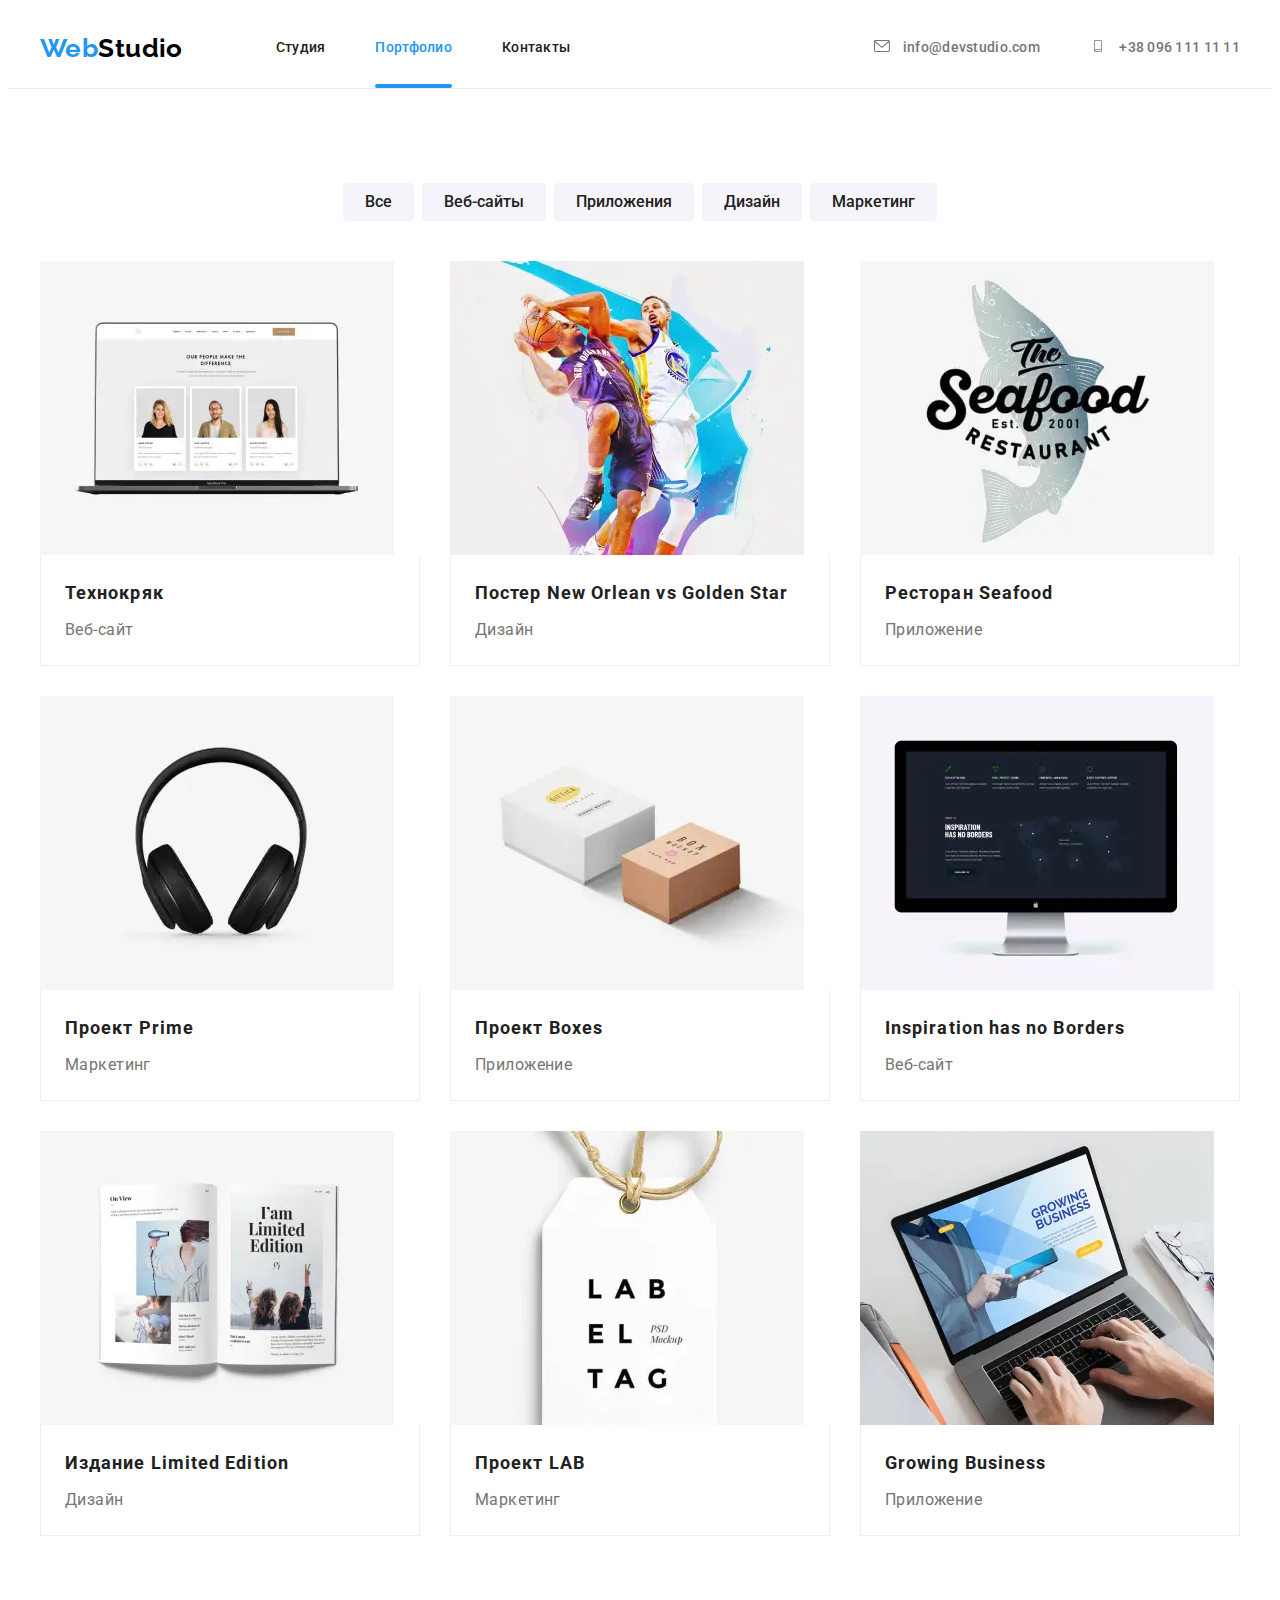
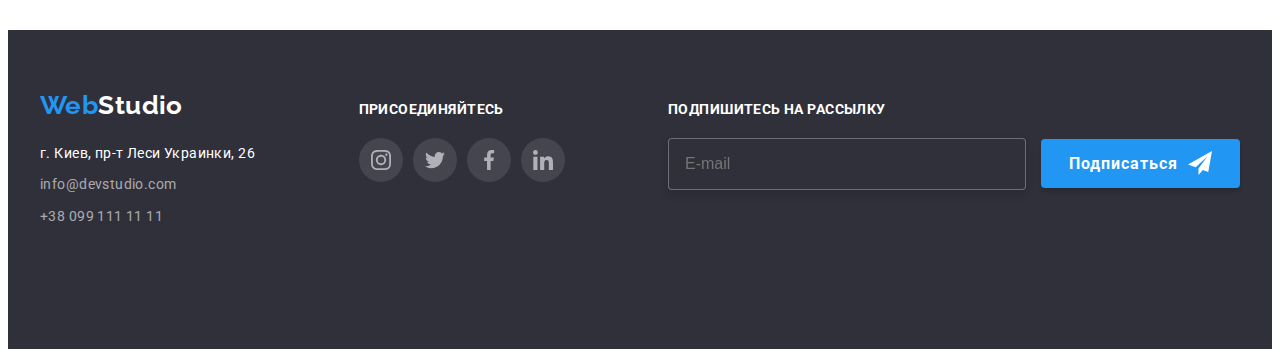
==== commit 5dbecb67: "fix bugs" ====
--- a/portfolio.html
+++ b/portfolio.html
@@ -28,14 +28,14 @@
           >
           <ul class="list navigation__list">
             <li class="navigation__item">
+              <a href="./index.html" class="navigation__link">Студия</a>
+            </li>
+            <li class="navigation__item">
               <a
-                href="./index.html"
+                href="./portfolio.html"
                 class="navigation__link navigation__current-page"
-                >Студия</a
+                >Портфолио</a
               >
-            </li>
-            <li class="navigation__item">
-              <a href="./portfolio.html" class="navigation__link">Портфолио</a>
             </li>
             <li class="navigation__item">
               <a href="#" class="navigation__link">Контакты</a>
--- a/css/main.min.css
+++ b/css/main.min.css
@@ -1,2 +1,2 @@
-.navigation,.navigation__list,.navigation__link,.button,.modal__close,.form__policy-agree,.checkbox,.checkbox__icon,.feature__icon,.our-work__box,.regular-clients__link,.work-list__overlay{display:flex;align-items:center}.hero__button,.form__button,.hero,.hero__title{margin-left:auto;margin-right:auto}.body{font-family:"Roboto",sans-serif;font-style:normal;font-weight:normal;font-size:14px;line-height:1.71;letter-spacing:0.03em;color:#757575}.body__container{padding-left:15px;padding-right:15px;margin-left:auto;margin-right:auto}@media screen and (min-width: 480px){.body__container{width:480px}}@media screen and (min-width: 768px){.body__container{width:768px}}@media screen and (min-width: 1200px){.body__container{width:1200px}}a{text-decoration:none}li{list-style:none}img{display:block;max-width:100%;height:auto}button{margin:0;padding:0;font-family:inherit;cursor:pointer;background-color:inherit;border:none}h1,h2,h3,h4,h5,h6,p{margin-top:0;margin-bottom:0}.list{list-style:none;padding-left:0;margin:0}.section{padding-top:60px;padding-bottom:60px}@media screen and (min-width: 1200px){.section{padding-top:94px;padding-bottom:94px}}.section__title{margin-bottom:50px;font-size:36px;line-height:1.17;text-align:center;color:#212121}.visually-hidden{position:absolute;width:1px;height:1px;margin:-1px;border:0;padding:0;white-space:nowrap;clip-path:inset(100%);clip:rect(0 0 0 0);overflow:hidden}.logo{font-family:Raleway, sans-serif;font-style:normal;font-weight:bold;font-size:26px;line-height:1.19}.logo__web{color:#2196f3}.logo--color-black{color:#000}.logo--color-white{color:#fff}.footer .logo{color:#fff}.header{border-bottom:1px solid #ececec}.header__container{display:flex;align-items:center}@media screen and (max-width: 767px){.header__container{padding-top:16px;padding-bottom:16px}}.header-contact-list{margin-left:auto}@media screen and (max-width: 767px){.header-contact-list{display:none}}@media screen and (min-width: 768px){.header-contact-list{display:block}}@media screen and (min-width: 1200px){.header-contact-list{display:flex;text-align:center}}@media screen and (min-width: 768px){.header__logo{margin-right:88px}}@media screen and (min-width: 1200px){.header__logo{margin-right:93px}}@media screen and (min-width: 1200px){.header-contact-list__item+.header-contact-list__item{margin-left:50px}}.header-contact-list__link{padding-top:32px;padding-bottom:32px;font-weight:500;font-size:12px;line-height:1.17;letter-spacing:0.02em;transition:color 250ms cubic-bezier(0.4, 0, 0.2, 1);color:#757575}.header-contact-list__link:hover,.header-contact-list__link:focus{color:#2196f3}@media screen and (min-width: 1200px){.header-contact-list__link{font-size:14px;line-height:1.14}}.header-contact-list__icon{fill:currentColor;transition:fill 250ms cubic-bezier(0.4, 0, 0.2, 1)}@media screen and (min-width: 768px){.header-contact-list__icon{margin-right:8px}}@media screen and (min-width: 768px){.header-contact-list__icon{margin-right:10px}}.navigation__list{margin-left:auto}@media screen and (max-width: 767px){.navigation__list{display:none}}.navigation__item:not(:last-child){margin-right:50px}.navigation__link{padding-top:32px;padding-bottom:32px;font-weight:500;line-height:1.14;letter-spacing:0.02em;color:#212121;transition:color 250ms cubic-bezier(0.4, 0, 0.2, 1)}.navigation__link:hover,.navigation__link:focus{color:#2196f3}.navigation__current-page{position:relative;color:#2196f3;font-weight:500;letter-spacing:0.02em}@media screen and (min-width: 768px){.navigation__current-page::after{content:"";position:absolute;right:0;bottom:0;display:flex;width:100%;height:4px;background-color:#2196f3;border-radius:2px}}.mobile-menu__container{background-color:#fff}@media screen and (max-width: 767px){.mobile-menu__container{display:none;position:absolute;top:0;left:0;width:100%;height:100%;padding:48px 40px}.mobile-menu__container.is-open{display:flex;flex-direction:column;justify-content:space-between;z-index:3}}@media screen and (min-width: 768px){.mobile-menu__container{display:none}}.mobile-menu__button{position:absolute;z-index:4;top:10px;right:15px;display:inline-flex}@media screen and (min-width: 768px){.mobile-menu__button{display:none}}.mobile-menu__icon:hover,.mobile-menu__icon:focus{fill:#2196f3}.mobile-menu__icon-close{display:none}.mobile-menu__button.is-open .mobile-menu__icon-close{display:block}.mobile-menu__button.is-open .mobile-menu__icon-open{display:none}.mobile-menu__navigation-item:not(:last-child){margin-bottom:32px}.mobile-menu__navigation-link{font-weight:500;font-size:40px;line-height:1.18;letter-spacing:0.02em;color:#212121}.mobile-menu__navigation-link:hover,.mobile-menu__navigation-link:focus{color:#2196f3}.mobile-menu__current-page{color:#2196f3}.mobile-menu__contact-item-tel{margin-bottom:32px}.mobile-menu__contact-tel{font-weight:500;font-size:34px;line-height:1.18;letter-spacing:0.02em;color:#2196f3}.mobile-menu__contact-item-mail{margin-bottom:64px}.mobile-menu__contact-mail{font-weight:500;font-size:24px;line-height:1.17;letter-spacing:0.02em;color:#757575}.mobile-menu__social-link-list{display:flex;padding:0}.mobile-menu__social-link{font-weight:500;font-size:18px;line-height:1.22;letter-spacing:0.02em;color:#2196f3}.mobile-menu__social-link-separator{margin:0 10px}.button{font-weight:bold;font-size:16px;line-height:1.87;text-align:center;letter-spacing:0.06em;border:0;color:#fff;background-color:#2196f3;box-shadow:0px 4px 4px rgba(0,0,0,0.15);border-radius:4px}.hero__button{padding:10px 32px}.form__button{margin-top:30px;padding:10px 55px}.modal__close{position:absolute;top:8px;right:8px;justify-content:center;width:30px;height:30px;border-radius:50%;border:1px solid rgba(0,0,0,0.1);transition:fill 250ms cubic-bezier(0.4, 0, 0.2, 1)}.modal__close:hover{fill:#2196f3}.hero{padding-top:118px;padding-bottom:118px;max-width:1600px;background-color:#c4c4c4;background-image:linear-gradient(to right, rgba(47,48,58,0.4), rgba(47,48,58,0.4)),url(../images/hero/main-bg-mobile.jpg);background-size:cover}@media screen and (min-device-pixel-ratio: 2), (-webkit-min-device-pixel-ratio: 2), (min-resolution: 192dpi), (min-resolution: 2dppx){.hero{background-image:linear-gradient(to right, rgba(47,48,58,0.4), rgba(47,48,58,0.4)),url(../images/hero/main-bg-mobile@2x.jpg)}}@media screen and (min-width: 489px){.hero{background-image:linear-gradient(to right, rgba(47,48,58,0.4), rgba(47,48,58,0.4)),url(../images/hero/main-bg-tablet.jpg)}}@media screen and (min-width: 489px) and (min-device-pixel-ratio: 2), screen and (min-width: 489px) and (-webkit-min-device-pixel-ratio: 2), screen and (min-width: 489px) and (min-resolution: 192dpi), screen and (min-width: 489px) and (min-resolution: 2dppx){.hero{background-image:linear-gradient(to right, rgba(47,48,58,0.4), rgba(47,48,58,0.4)),url(../images/hero/main-bg-tablet@2x.jpg)}}@media screen and (min-width: 769px){.hero{padding-top:200px;padding-bottom:200px;background-image:linear-gradient(to right, rgba(47,48,58,0.4), rgba(47,48,58,0.4)),url(../images/hero/main-bg-desktop.jpg)}}@media screen and (min-width: 769px) and (min-device-pixel-ratio: 2), screen and (min-width: 769px) and (-webkit-min-device-pixel-ratio: 2), screen and (min-width: 769px) and (min-resolution: 192dpi), screen and (min-width: 769px) and (min-resolution: 2dppx){.hero{background-image:linear-gradient(to right, rgba(47,48,58,0.4), rgba(47,48,58,0.4)),url(../images/hero/main-bg-desktop@2x.jpg)}}.hero__title{margin-top:0;margin-bottom:30px;font-weight:900;font-size:26px;line-height:1.62;text-align:center;letter-spacing:0.06em;text-transform:uppercase;color:#fff}@media screen and (min-width: 1200px){.hero__title{font-size:44px;line-height:1.36}}.backdrop{position:fixed;top:0;left:0;width:100%;height:100%;background-color:rgba(0,0,0,0.2);opacity:1;z-index:5;transition:opacity 250ms cubic-bezier(0.4, 0, 0.2, 1),visibility 250ms cubic-bezier(0.4, 0, 0.2, 1)}.backdrop.is-hidden{opacity:0;pointer-events:none;visibility:hidden}.backdrop.is-hidden .modal{transform:translate(-50%, -50%) scale(0.9);transition:transform 250ms cubic-bezier(0.4, 0, 0.2, 1)}.modal{position:absolute;top:50%;left:50%;width:100%;height:100%;padding:40px;border-radius:4px;background-color:#fff;box-shadow:0px 1px 3px rgba(0,0,0,0.12),0px 1px 1px rgba(0,0,0,0.14),0px 2px 1px rgba(0,0,0,0.2);transform:translate(-50%, -50%) scale(1);transition:transform 250ms cubic-bezier(0.4, 0, 0.2, 1)}@media screen and (min-width: 480px){.modal{width:450px;height:609px}}@media screen and (min-width: 1200px){.modal{width:528px;height:581px}}.modal__title{font-weight:bold;font-size:20px;line-height:1.15;text-align:center;letter-spacing:0.03em;color:#212121}.form{margin-top:30px;margin-bottom:20px}.form__field{position:relative;display:block}.form__label{position:absolute;top:-18px;left:0;font-size:12px;line-height:1.17;letter-spacing:0.01em}.form__input{width:100%;margin:0 0 28px 0;padding:11px 12px 11px 42px;border:1px solid rgba(33,33,33,0.2);box-sizing:border-box;border-radius:4px;outline:0;transition:border-color 250ms cubic-bezier(0.4, 0, 0.2, 1)}.form__input:focus{border-color:#2196f3}.form__icon{position:absolute;top:11px;left:12px;transition:fill 250ms cubic-bezier(0.4, 0, 0.2, 1)}.form__input:focus+.form__icon{fill:#2196f3}.form__comment{padding:12px 16px;margin-bottom:20px;width:100%;height:120px;resize:none;border:1px solid rgba(33,33,33,0.2);box-sizing:border-box;border-radius:4px;outline:0;transition:border-color 250ms cubic-bezier(0.4, 0, 0.2, 1)}.form__comment:focus{border-color:#2196f3}.form__comment::placeholder{font-size:14px;line-height:1.14;letter-spacing:0.01em;color:rgba(117,117,117,0.5)}.checkbox{-webkit-appearance:none;-moz-appearance:none;appearance:none;position:absolute;justify-content:center}.checkbox__icon{position:absolute;width:16px;height:15px;border:2px solid #212121;border-radius:2px;box-sizing:border-box;box-shadow:0px 4px 4px rgba(0,0,0,0.25);transition:background-color 250ms cubic-bezier(0.4, 0, 0.2, 1);transition:border 250ms cubic-bezier(0.4, 0, 0.2, 1)}.checkbox:checked+.checkbox__icon{background-color:#2196f3;border:0}.checkbox__text{margin-left:24px;font-size:12px;line-height:1.17;letter-spacing:0.03em}.checkbox__link{text-decoration-line:underline;color:#2196f3}@media screen and (min-width: 768px){.feature__list{display:flex;flex-wrap:wrap;margin:-15px}}@media screen and (min-width: 768px){.feature__item{width:calc((100% - 60px) / 2);margin:15px}}@media screen and (min-width: 1200px){.feature__item{width:calc((100% - 120px) / 4)}}@media screen and (max-width: 767px){.feature__item:not(:last-child){margin-bottom:30px}}.feature__title{margin-bottom:10px;font-size:14px;line-height:1.14;text-transform:uppercase;color:#212121}@media screen and (max-width: 767px){.feature__title{text-align:center}}.feature__icon{height:120px;margin-bottom:30px;justify-content:center;background-color:#f5f4fa}.our-work{padding-top:0}@media screen and (max-width: 1199px){.our-work{display:none}}.our-work__list{display:flex;margin:-15px}.our-work__item{position:relative;margin:15px;width:370px}.our-work__box{position:absolute;bottom:0;justify-content:center;width:100%;height:70px;background:rgba(47,48,58,0.8)}.our-work__title{font-weight:bold;font-size:14px;line-height:1.14;text-transform:uppercase;color:#fff}.our-team{background-color:#f5f4fa}.our-team__member-description{padding:30px}@media screen and (min-width: 768px){.our-team__list{display:flex;flex-wrap:wrap;margin:-15px}}.our-team__item{background-color:#fff;box-shadow:0px 1px 3px rgba(0,0,0,0.12),0px 1px 1px rgba(0,0,0,0.14),0px 2px 1px rgba(0,0,0,0.2);border-radius:0px 0px 4px 4px}@media screen and (max-width: 767px){.our-team__item:not(:last-child){margin-bottom:30px}}@media screen and (min-width: 768px){.our-team__item{margin:15px;flex-basis:calc((100% - 4 * 15px) / 2)}}@media screen and (min-width: 1200px){.our-team__item{flex-basis:calc((100% - 8 * 15px) / 4)}}.our-team__member-name{margin-bottom:10px;font-weight:500;font-size:16px;line-height:1.19;text-align:center;color:#212121}.our-team__member-position{margin-bottom:16px;font-size:16px;line-height:1.19;text-align:center}.social-link{display:flex;justify-content:center;align-items:center;width:44px;height:44px;border-radius:50%;transition:background-color 250ms cubic-bezier(0.4, 0, 0.2, 1)}.social-link:hover,.social-link:focus{background-color:#2196f3}.social-link__icon{fill:#afb1b8;transition:fill 250ms cubic-bezier(0.4, 0, 0.2, 1)}.social-link:hover .social-link__icon,.social-link:focus .social-link__icon{fill:#fff}.our-team__social-links{padding:0;display:flex;justify-content:center}.our-team__social-link:not(:last-child){margin-right:10px}.footer-social-link{background-color:rgba(255,255,255,0.1)}.regular-clients__list{display:flex;flex-wrap:wrap;padding:0;margin:-15px}.regular-clients__item{margin:15px}@media screen and (max-width: 767px){.regular-clients__item{width:calc((100% - 2 * 30px) / 2)}}@media screen and (min-width: 768px){.regular-clients__item{flex-basis:calc((100% - 3 * 30px) / 3)}}@media screen and (min-width: 1200px){.regular-clients__item{flex-basis:calc((100% - 6 * 30px) / 6)}}.regular-clients__link{justify-content:center;height:92px;border:1px solid #afb1b8;border-radius:4px;transition:border-color 250ms cubic-bezier(0.4, 0, 0.2, 1)}.regular-clients__link:hover,.regular-clients__link:focus{border-color:#2196f3}.regular-clients__icon{fill:#afb1b8;transition:fill 250ms cubic-bezier(0.4, 0, 0.2, 1)}.regular-clients__link:hover .regular-clients__icon,.regular-clients__link:focus .regular-clients__icon{fill:#2196f3}.footer{padding-top:60px;padding-bottom:60px;background-color:#2f303a}.footer-contacts:hover,.footer-contacts:focus{color:#2196f3}.address{align-items:center;margin-top:20px;margin-bottom:60px;font-style:normal;color:#fff}.address__contacts{display:block;margin-top:8px;color:rgba(255,255,255,0.6);transition:color 250ms cubic-bezier(0.4, 0, 0.2, 1)}.address-thumb{margin-bottom:60px}@media screen and (min-width: 768px){.address-thumb{margin-left:61px;margin-right:165px}}@media screen and (min-width: 1200px){.address-thumb{margin:0}}.footer__container{text-align:center}@media screen and (min-width: 768px){.footer__container{display:flex;flex-wrap:wrap}}@media screen and (min-width: 1200px){.footer__container{align-items:baseline;justify-content:space-between;text-align:left}}.footer-social-link__thumb{margin-bottom:60px}@media screen and (min-width: 1200px){.footer-social-link__thumb{margin:0}}.footer__title{margin-bottom:20px;font-weight:bold;font-size:14px;line-height:1.14;text-transform:uppercase;color:#fff}.footer-social-link__list{margin:0;padding:0;display:flex;justify-content:center}.footer-social-link__item:not(:last-child){margin-right:10px}@media screen and (min-width: 768px){.footer__subscribe-thumb{min-width:450px;margin-left:auto;margin-right:auto}}@media screen and (min-width: 1200px){.footer__subscribe-thumb{margin:0}}@media screen and (min-width: 1200px){.subscribe-form{margin-bottom:0}}.subscribe-form__input{width:100%;padding:15px 16px;font-size:16px;line-height:1.25;cursor:pointer;border:1px solid rgba(255,255,255,0.3);box-sizing:border-box;filter:drop-shadow(0px 4px 4px rgba(0,0,0,0.15));border-radius:4px;background-color:#2f303a;color:#fff}@media screen and (min-width: 1200px){.subscribe-form__input{width:358px}}.subscribe__button{margin-top:20px;padding:10px 28px;display:inline-flex}@media screen and (min-width: 1200px){.subscribe__button{margin:0 0 0 12px}}.subscribe__icon{margin-left:10px}.work-filter{display:flex;flex-wrap:wrap;margin-bottom:40px}@media screen and (min-width: 768px){.work-filter{justify-content:center}}@media screen and (max-width: 767px){.work-filter__item:not(:nth-last-child(-n+2)){margin-bottom:15px}}.work-filter__item{margin-right:8px}.work-filter__item:last-child{margin-right:0}.work-filter__button{padding:6px 22px;font-weight:500;font-size:16px;line-height:1.62;text-align:center;border:0;border-radius:4px;color:#212121;background-color:#f5f4fa;transition-property:color, background-color, box-shadow;transition-duration:250ms;transition-timing-function:cubic-bezier(0.4, 0, 0.2, 1)}.work-filter__button:hover,.work-filter__button:focus{color:#fff;background-color:#2196f3;box-shadow:0px 3px 1px rgba(0,0,0,0.1),0px 1px 2px rgba(0,0,0,0.08),0px 2px 2px rgba(0,0,0,0.12)}.work-list{display:flex;flex-wrap:wrap;margin:-15px}.work-list__item{display:flex;flex-direction:column;margin:15px;box-sizing:border-box;transition:box-shadow 250ms cubic-bezier(0.4, 0, 0.2, 1)}.work-list__item:hover,.work-list__item:focus{box-shadow:0px 1px 1px rgba(0,0,0,0.12),0px 4px 4px rgba(0,0,0,0.06),1px 4px 6px rgba(0,0,0,0.16)}@media screen and (min-width: 768px){.work-list__item{flex-basis:calc((100% - 2 * 30px) / 2)}}@media screen and (min-width: 1200px){.work-list__item{flex-basis:calc(100% / 3 - 30px)}}.work-list__content{flex-grow:1;padding:20px 24px;border:1px solid #eeeeee;border-top:none}.work-list__name{margin-bottom:4px;font-size:18px;line-height:2;letter-spacing:0.06em;color:#212121}.work-list__type{margin-bottom:0;font-size:16px;line-height:1.87}.work-list__photo{position:relative;overflow:hidden}.work-list__overlay{position:absolute;top:0;right:0;justify-content:center;width:100%;height:100%;background:rgba(33,150,243,0.9);transform:translateY(100%);transition:transform 250ms cubic-bezier(0.4, 0, 0.2, 1)}.work-list__item:hover .work-list__overlay,.work-list__item:focus .work-list__overlay{transform:translateY(0);transition:transform 250ms cubic-bezier(0.4, 0, 0.2, 1)}.work-list__text{padding:0 24px;font-size:18px;line-height:1.56;color:#fff}
+.navigation,.navigation__list,.navigation__link,.button,.modal__close,.form__policy-agree,.checkbox,.checkbox__icon,.feature__icon,.our-work__box,.regular-clients__link,.work-list__overlay{display:flex;align-items:center}.hero__button,.form__button,.hero,.hero__title{margin-left:auto;margin-right:auto}.body{font-family:"Roboto",sans-serif;font-style:normal;font-weight:normal;font-size:14px;line-height:1.71;letter-spacing:0.03em;color:#757575}.body__container{padding-left:15px;padding-right:15px;margin-left:auto;margin-right:auto}@media screen and (min-width: 480px){.body__container{width:480px}}@media screen and (min-width: 768px){.body__container{width:768px}}@media screen and (min-width: 1200px){.body__container{width:1200px}}a{text-decoration:none}li{list-style:none}img{display:block;max-width:100%;height:auto}button{margin:0;padding:0;font-family:inherit;cursor:pointer;background-color:inherit;border:none}h1,h2,h3,h4,h5,h6,p{margin-top:0;margin-bottom:0}.list{list-style:none;padding-left:0;margin:0}.section{padding-top:60px;padding-bottom:60px}@media screen and (min-width: 1200px){.section{padding-top:94px;padding-bottom:94px}}.section__title{margin-bottom:50px;font-size:36px;line-height:1.17;text-align:center;color:#212121}.visually-hidden{position:absolute;width:1px;height:1px;margin:-1px;border:0;padding:0;white-space:nowrap;clip-path:inset(100%);clip:rect(0 0 0 0);overflow:hidden}.logo{font-family:Raleway, sans-serif;font-style:normal;font-weight:bold;font-size:26px;line-height:1.19}.logo__web{color:#2196f3}.logo--color-black{color:#000}.logo--color-white{color:#fff}.footer .logo{color:#fff}.header{border-bottom:1px solid #ececec}.header__container{display:flex;align-items:center}@media screen and (max-width: 767.9px){.header__container{padding-top:16px;padding-bottom:16px}}.header-contact-list{margin-left:auto}@media screen and (max-width: 767.9px){.header-contact-list{display:none}}@media screen and (min-width: 768px){.header-contact-list{display:block}}@media screen and (min-width: 1200px){.header-contact-list{display:flex;text-align:center}}@media screen and (min-width: 768px){.header__logo{margin-right:88px}}@media screen and (min-width: 1200px){.header__logo{margin-right:93px}}@media screen and (min-width: 1200px){.header-contact-list__item+.header-contact-list__item{margin-left:50px}}.header-contact-list__link{padding-top:32px;padding-bottom:32px;font-weight:500;font-size:12px;line-height:1.17;letter-spacing:0.02em;transition:color 250ms cubic-bezier(0.4, 0, 0.2, 1);color:#757575}.header-contact-list__link:hover,.header-contact-list__link:focus{color:#2196f3}@media screen and (min-width: 1200px){.header-contact-list__link{font-size:14px;line-height:1.14}}.header-contact-list__icon{fill:currentColor;transition:fill 250ms cubic-bezier(0.4, 0, 0.2, 1)}@media screen and (min-width: 768px){.header-contact-list__icon{margin-right:8px}}@media screen and (min-width: 768px){.header-contact-list__icon{margin-right:10px}}.navigation__list{margin-left:auto}@media screen and (max-width: 767.9px){.navigation__list{display:none}}.navigation__item:not(:last-child){margin-right:50px}.navigation__link{padding-top:32px;padding-bottom:32px;font-weight:500;line-height:1.14;letter-spacing:0.02em;color:#212121;transition:color 250ms cubic-bezier(0.4, 0, 0.2, 1)}.navigation__link:hover,.navigation__link:focus{color:#2196f3}.navigation__current-page{position:relative;color:#2196f3;font-weight:500;letter-spacing:0.02em}@media screen and (min-width: 768px){.navigation__current-page::after{content:"";position:absolute;right:0;bottom:0;display:flex;width:100%;height:4px;background-color:#2196f3;border-radius:2px}}.mobile-menu__container{background-color:#fff}@media screen and (max-width: 767.9px){.mobile-menu__container{display:none;position:absolute;top:0;left:0;width:100%;height:100%;padding:48px 40px}.mobile-menu__container.is-open{display:flex;flex-direction:column;justify-content:space-between;overflow:hidden;z-index:3}}@media screen and (min-width: 768px){.mobile-menu__container{display:none}}.mobile-menu__button{position:absolute;z-index:4;top:10px;right:15px;display:inline-flex}@media screen and (min-width: 768px){.mobile-menu__button{display:none}}.mobile-menu__icon:hover,.mobile-menu__icon:focus{fill:#2196f3}.mobile-menu__icon-close{display:none}.mobile-menu__button.is-open .mobile-menu__icon-close{display:block}.mobile-menu__button.is-open .mobile-menu__icon-open{display:none}.mobile-menu__navigation-item:not(:last-child){margin-bottom:32px}.mobile-menu__navigation-link{font-weight:500;font-size:40px;line-height:1.18;letter-spacing:0.02em;color:#212121}.mobile-menu__navigation-link:hover,.mobile-menu__navigation-link:focus{color:#2196f3}@media screen and (max-width: 480px){.mobile-menu__navigation-link{font-size:20px}}.mobile-menu__current-page{color:#2196f3}.mobile-menu__contact-item-tel{margin-bottom:32px}.mobile-menu__contact-tel{font-weight:500;font-size:34px;line-height:1.18;letter-spacing:0.02em;color:#2196f3}@media screen and (max-width: 480px){.mobile-menu__contact-tel{font-size:17px}}.mobile-menu__contact-item-mail{margin-bottom:64px}.mobile-menu__contact-mail{font-weight:500;font-size:24px;line-height:1.17;letter-spacing:0.02em;color:#757575}@media screen and (max-width: 480px){.mobile-menu__contact-mail{font-size:12px}}.mobile-menu__social-link-list{display:flex;padding:0}.mobile-menu__social-link{font-weight:500;font-size:18px;line-height:1.22;letter-spacing:0.02em;color:#2196f3}@media screen and (max-width: 480px){.mobile-menu__social-link{font-size:9px}}.mobile-menu__social-link-separator{margin:0 10px}.button{font-weight:bold;font-size:16px;line-height:1.87;text-align:center;letter-spacing:0.06em;border:0;color:#fff;background-color:#2196f3;box-shadow:0px 4px 4px rgba(0,0,0,0.15);border-radius:4px}.hero__button{padding:10px 32px}.form__button{margin-top:30px;padding:10px 55px}.modal__close{position:absolute;top:8px;right:8px;justify-content:center;width:30px;height:30px;border-radius:50%;border:1px solid rgba(0,0,0,0.1);transition:fill 250ms cubic-bezier(0.4, 0, 0.2, 1)}.modal__close:hover{fill:#2196f3}.hero{padding-top:118px;padding-bottom:118px;max-width:1600px;background-color:#c4c4c4;background-image:linear-gradient(to right, rgba(47,48,58,0.4), rgba(47,48,58,0.4)),url(../images/hero/main-bg-mobile.jpg);background-size:cover}@media screen and (min-device-pixel-ratio: 2), (-webkit-min-device-pixel-ratio: 2), (min-resolution: 192dpi), (min-resolution: 2dppx){.hero{background-image:linear-gradient(to right, rgba(47,48,58,0.4), rgba(47,48,58,0.4)),url(../images/hero/main-bg-mobile@2x.jpg)}}@media screen and (min-width: 489px){.hero{background-image:linear-gradient(to right, rgba(47,48,58,0.4), rgba(47,48,58,0.4)),url(../images/hero/main-bg-tablet.jpg)}}@media screen and (min-width: 489px) and (min-device-pixel-ratio: 2), screen and (min-width: 489px) and (-webkit-min-device-pixel-ratio: 2), screen and (min-width: 489px) and (min-resolution: 192dpi), screen and (min-width: 489px) and (min-resolution: 2dppx){.hero{background-image:linear-gradient(to right, rgba(47,48,58,0.4), rgba(47,48,58,0.4)),url(../images/hero/main-bg-tablet@2x.jpg)}}@media screen and (min-width: 769px){.hero{padding-top:200px;padding-bottom:200px;background-image:linear-gradient(to right, rgba(47,48,58,0.4), rgba(47,48,58,0.4)),url(../images/hero/main-bg-desktop.jpg)}}@media screen and (min-width: 769px) and (min-device-pixel-ratio: 2), screen and (min-width: 769px) and (-webkit-min-device-pixel-ratio: 2), screen and (min-width: 769px) and (min-resolution: 192dpi), screen and (min-width: 769px) and (min-resolution: 2dppx){.hero{background-image:linear-gradient(to right, rgba(47,48,58,0.4), rgba(47,48,58,0.4)),url(../images/hero/main-bg-desktop@2x.jpg)}}.hero__title{margin-top:0;margin-bottom:30px;font-weight:900;font-size:26px;line-height:1.62;text-align:center;letter-spacing:0.06em;text-transform:uppercase;color:#fff}@media screen and (min-width: 1200px){.hero__title{font-size:44px;line-height:1.36}}.backdrop{position:fixed;top:0;left:0;width:100%;height:100%;background-color:rgba(0,0,0,0.2);opacity:1;z-index:5;transition:opacity 250ms cubic-bezier(0.4, 0, 0.2, 1),visibility 250ms cubic-bezier(0.4, 0, 0.2, 1)}.backdrop.is-hidden{opacity:0;pointer-events:none;visibility:hidden}.backdrop.is-hidden .modal{transform:translate(-50%, -50%) scale(0.9);transition:transform 250ms cubic-bezier(0.4, 0, 0.2, 1)}.modal{position:absolute;top:50%;left:50%;width:100%;height:100%;padding:40px;border-radius:4px;background-color:#fff;box-shadow:0px 1px 3px rgba(0,0,0,0.12),0px 1px 1px rgba(0,0,0,0.14),0px 2px 1px rgba(0,0,0,0.2);transform:translate(-50%, -50%) scale(1);transition:transform 250ms cubic-bezier(0.4, 0, 0.2, 1)}@media screen and (min-width: 480px){.modal{width:450px;height:609px}}@media screen and (min-width: 1200px){.modal{width:528px;height:581px}}.modal__title{font-weight:bold;font-size:20px;line-height:1.15;text-align:center;letter-spacing:0.03em;color:#212121}.form{margin-top:30px;margin-bottom:20px}.form__field{position:relative;display:block}.form__label{position:absolute;top:-18px;left:0;font-size:12px;line-height:1.17;letter-spacing:0.01em}.form__input{width:100%;margin:0 0 28px 0;padding:11px 12px 11px 42px;border:1px solid rgba(33,33,33,0.2);box-sizing:border-box;border-radius:4px;outline:0;transition:border-color 250ms cubic-bezier(0.4, 0, 0.2, 1)}.form__input:focus{border-color:#2196f3}.form__icon{position:absolute;top:11px;left:12px;transition:fill 250ms cubic-bezier(0.4, 0, 0.2, 1)}.form__input:focus+.form__icon{fill:#2196f3}.form__comment{padding:12px 16px;margin-bottom:20px;width:100%;height:120px;resize:none;border:1px solid rgba(33,33,33,0.2);box-sizing:border-box;border-radius:4px;outline:0;transition:border-color 250ms cubic-bezier(0.4, 0, 0.2, 1)}.form__comment:focus{border-color:#2196f3}.form__comment::placeholder{font-size:14px;line-height:1.14;letter-spacing:0.01em;color:rgba(117,117,117,0.5)}.checkbox{-webkit-appearance:none;-moz-appearance:none;appearance:none;position:absolute;justify-content:center}.checkbox__icon{position:absolute;width:16px;height:15px;border:2px solid #212121;border-radius:2px;box-sizing:border-box;box-shadow:0px 4px 4px rgba(0,0,0,0.25);transition:background-color 250ms cubic-bezier(0.4, 0, 0.2, 1);transition:border 250ms cubic-bezier(0.4, 0, 0.2, 1)}.checkbox:checked+.checkbox__icon{background-color:#2196f3;border:0}.checkbox__text{margin-left:24px;font-size:12px;line-height:1.17;letter-spacing:0.03em}.checkbox__link{text-decoration-line:underline;color:#2196f3}@media screen and (min-width: 768px){.feature__list{display:flex;flex-wrap:wrap;margin:-15px}}@media screen and (min-width: 768px){.feature__item{width:calc((100% - 60px) / 2);margin:15px}}@media screen and (min-width: 1200px){.feature__item{width:calc((100% - 120px) / 4)}}@media screen and (max-width: 767.9px){.feature__item:not(:last-child){margin-bottom:30px}}.feature__title{margin-bottom:10px;font-size:14px;line-height:1.14;text-transform:uppercase;color:#212121}@media screen and (max-width: 767.9px){.feature__title{text-align:center}}.feature__icon{height:120px;margin-bottom:30px;justify-content:center;background-color:#f5f4fa}.our-work{padding-top:0}@media screen and (max-width: 1199.9px){.our-work{display:none}}.our-work__list{display:flex;margin:-15px}.our-work__item{position:relative;margin:15px;width:370px}.our-work__box{position:absolute;bottom:0;justify-content:center;width:100%;height:70px;background:rgba(47,48,58,0.8)}.our-work__title{font-weight:bold;font-size:14px;line-height:1.14;text-transform:uppercase;color:#fff}.our-team{background-color:#f5f4fa}.our-team__member-description{padding:30px}@media screen and (min-width: 768px){.our-team__list{display:flex;flex-wrap:wrap;margin:-15px}}.our-team__item{background-color:#fff;box-shadow:0px 1px 3px rgba(0,0,0,0.12),0px 1px 1px rgba(0,0,0,0.14),0px 2px 1px rgba(0,0,0,0.2);border-radius:0px 0px 4px 4px}@media screen and (max-width: 767.9px){.our-team__item:not(:last-child){margin-bottom:30px}}@media screen and (min-width: 768px){.our-team__item{margin:15px;flex-basis:calc((100% - 4 * 15px) / 2)}}@media screen and (min-width: 1200px){.our-team__item{flex-basis:calc((100% - 8 * 15px) / 4)}}.our-team__member-name{margin-bottom:10px;font-weight:500;font-size:16px;line-height:1.19;text-align:center;color:#212121}.our-team__member-position{margin-bottom:16px;font-size:16px;line-height:1.19;text-align:center}.social-link{display:flex;justify-content:center;align-items:center;width:44px;height:44px;border-radius:50%;transition:background-color 250ms cubic-bezier(0.4, 0, 0.2, 1)}.social-link:hover,.social-link:focus{background-color:#2196f3}.social-link__icon{fill:#afb1b8;transition:fill 250ms cubic-bezier(0.4, 0, 0.2, 1)}.social-link:hover .social-link__icon,.social-link:focus .social-link__icon{fill:#fff}.our-team__social-links{padding:0;display:flex;justify-content:center}.our-team__social-link:not(:last-child){margin-right:10px}.footer-social-link{background-color:rgba(255,255,255,0.1)}.regular-clients__list{display:flex;flex-wrap:wrap;padding:0;margin:-15px}.regular-clients__item{margin:15px}@media screen and (max-width: 767.9px){.regular-clients__item{width:calc((100% - 2 * 30px) / 2)}}@media screen and (min-width: 768px){.regular-clients__item{flex-basis:calc((100% - 3 * 30px) / 3)}}@media screen and (min-width: 1200px){.regular-clients__item{flex-basis:calc((100% - 6 * 30px) / 6)}}.regular-clients__link{justify-content:center;height:92px;border:1px solid #afb1b8;border-radius:4px;transition:border-color 250ms cubic-bezier(0.4, 0, 0.2, 1)}.regular-clients__link:hover,.regular-clients__link:focus{border-color:#2196f3}.regular-clients__icon{fill:#afb1b8;transition:fill 250ms cubic-bezier(0.4, 0, 0.2, 1)}.regular-clients__link:hover .regular-clients__icon,.regular-clients__link:focus .regular-clients__icon{fill:#2196f3}.footer{padding-top:60px;padding-bottom:60px;background-color:#2f303a}.footer-contacts:hover,.footer-contacts:focus{color:#2196f3}.address{align-items:center;margin-top:20px;margin-bottom:60px;font-style:normal;color:#fff}.address__contacts{display:block;margin-top:8px;color:rgba(255,255,255,0.6);transition:color 250ms cubic-bezier(0.4, 0, 0.2, 1)}.address-thumb{margin-bottom:60px}@media screen and (min-width: 768px){.address-thumb{margin-left:61px;margin-right:165px}}@media screen and (min-width: 1200px){.address-thumb{margin:0}}.footer__container{text-align:center}@media screen and (min-width: 768px){.footer__container{display:flex;flex-wrap:wrap}}@media screen and (min-width: 1200px){.footer__container{align-items:baseline;justify-content:space-between;text-align:left}}.footer-social-link__thumb{margin-bottom:60px}@media screen and (min-width: 1200px){.footer-social-link__thumb{margin:0}}.footer__title{margin-bottom:20px;font-weight:bold;font-size:14px;line-height:1.14;text-transform:uppercase;color:#fff}.footer-social-link__list{margin:0;padding:0;display:flex;justify-content:center}.footer-social-link__item:not(:last-child){margin-right:10px}@media screen and (min-width: 768px){.footer__subscribe-thumb{min-width:450px;margin-left:auto;margin-right:auto}}@media screen and (min-width: 1200px){.footer__subscribe-thumb{margin:0}}@media screen and (min-width: 1200px){.subscribe-form{margin-bottom:0}}.subscribe-form__input{width:100%;padding:15px 16px;font-size:16px;line-height:1.25;cursor:pointer;border:1px solid rgba(255,255,255,0.3);box-sizing:border-box;filter:drop-shadow(0px 4px 4px rgba(0,0,0,0.15));border-radius:4px;background-color:#2f303a;color:#fff}@media screen and (min-width: 1200px){.subscribe-form__input{width:358px}}.subscribe__button{margin-top:20px;padding:10px 28px;display:inline-flex}@media screen and (min-width: 1200px){.subscribe__button{margin:0 0 0 12px}}.subscribe__icon{margin-left:10px}.work-filter{display:flex;flex-wrap:wrap;margin-bottom:40px}@media screen and (min-width: 768px){.work-filter{justify-content:center}}@media screen and (max-width: 767.9px){.work-filter__item:not(:nth-last-child(-n+2)){margin-bottom:15px}}.work-filter__item{margin-right:8px}.work-filter__item:last-child{margin-right:0}.work-filter__button{padding:6px 22px;font-weight:500;font-size:16px;line-height:1.62;text-align:center;border:0;border-radius:4px;color:#212121;background-color:#f5f4fa;transition-property:color, background-color, box-shadow;transition-duration:250ms;transition-timing-function:cubic-bezier(0.4, 0, 0.2, 1)}.work-filter__button:hover,.work-filter__button:focus{color:#fff;background-color:#2196f3;box-shadow:0px 3px 1px rgba(0,0,0,0.1),0px 1px 2px rgba(0,0,0,0.08),0px 2px 2px rgba(0,0,0,0.12)}.work-list{display:flex;flex-wrap:wrap;margin:-15px}.work-list__item{display:flex;flex-direction:column;margin:15px;box-sizing:border-box;transition:box-shadow 250ms cubic-bezier(0.4, 0, 0.2, 1)}.work-list__item:hover,.work-list__item:focus{box-shadow:0px 1px 1px rgba(0,0,0,0.12),0px 4px 4px rgba(0,0,0,0.06),1px 4px 6px rgba(0,0,0,0.16)}@media screen and (min-width: 768px){.work-list__item{flex-basis:calc((100% - 2 * 30px) / 2)}}@media screen and (min-width: 1200px){.work-list__item{flex-basis:calc(100% / 3 - 30px)}}.work-list__content{flex-grow:1;padding:20px 24px;border:1px solid #eeeeee;border-top:none}.work-list__name{margin-bottom:4px;font-size:18px;line-height:2;letter-spacing:0.06em;color:#212121}.work-list__type{margin-bottom:0;font-size:16px;line-height:1.87}.work-list__photo{position:relative;overflow:hidden}.work-list__overlay{position:absolute;top:0;right:0;justify-content:center;width:100%;height:100%;background:rgba(33,150,243,0.9);transform:translateY(100%);transition:transform 250ms cubic-bezier(0.4, 0, 0.2, 1)}.work-list__item:hover .work-list__overlay,.work-list__item:focus .work-list__overlay{transform:translateY(0);transition:transform 250ms cubic-bezier(0.4, 0, 0.2, 1)}.work-list__text{padding:0 24px;font-size:18px;line-height:1.56;color:#fff}
 /*# sourceMappingURL=main.min.css.map */